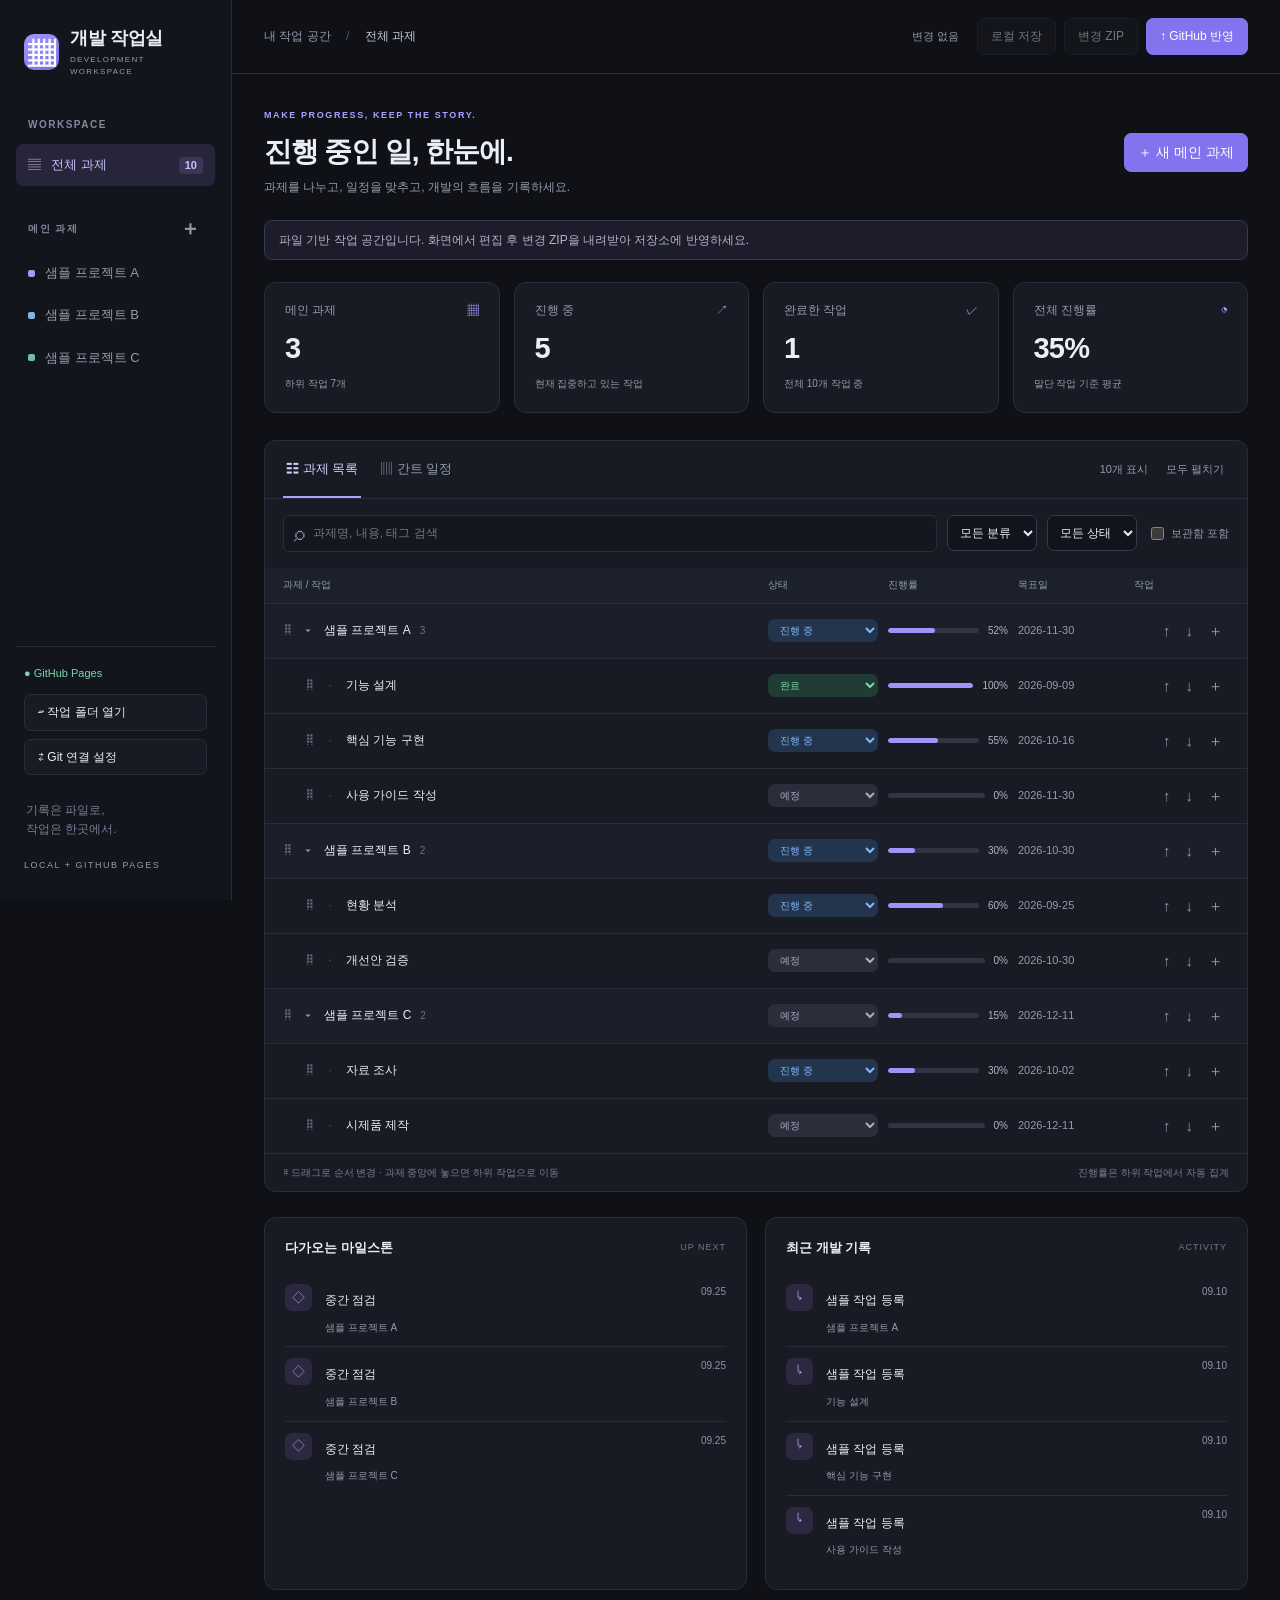
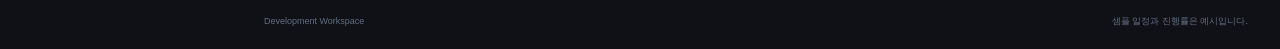
==== index.html @ 24ea954c "feat: publish standalone task dashboard with generic demo data" ====
<!doctype html>
<html lang="ko">
<head>
  <meta charset="utf-8">
  <meta name="viewport" content="width=device-width, initial-scale=1">
  <meta name="color-scheme" content="dark">
  <meta name="referrer" content="no-referrer">
  <link rel="icon" href="data:image/svg+xml,%3Csvg xmlns='http://www.w3.org/2000/svg' viewBox='0 0 40 40'%3E%3Crect width='40' height='40' rx='10' fill='%237c8cff'/%3E%3Cpath d='M10 12h8v8h-8zm12 0h8v8h-8zM10 24h8v5h-8zm12 0h8v5h-8z' fill='white'/%3E%3C/svg%3E">
  <title>개발 작업실 · Development Workspace</title>
  <style>:root {
  color-scheme: dark; --bg:#101116; --sidebar:#13151c; --panel:#181b23; --panel-hover:#20242f;
  --text:#ebeef7; --muted:#929bae; --line:#2a2e3c; --accent:#a7a1ff; --purple:#8273ee;
  --green:#7cd5b1; --blue:#84b7fc; --orange:#e9b980; --red:#ee929b; --radius:12px;
  font-family:"Segoe UI","Malgun Gothic",sans-serif; font-size:14px;
}
* { box-sizing:border-box; }
body { margin:0; background:var(--bg); color:var(--text); line-height:1.55; }
button,input,select,textarea { font:inherit; color:inherit; }
button { cursor:pointer; border:1px solid var(--line); background:var(--panel); padding:8px 13px; border-radius:7px; white-space:nowrap; }
button:hover:not(:disabled) { background:var(--panel-hover); border-color:#60627c; }
button:disabled { opacity:.45; cursor:default; }
button.primary { background:var(--purple); border-color:var(--purple); color:white; }
button.primary:hover:not(:disabled) { background:#9487fc; }
button.subtle { border-color:transparent; background:transparent; color:var(--muted); }
input,select,textarea { background:#11141d; border:1px solid #363c4e; border-radius:7px; padding:9px 11px; min-width:0; }
textarea { resize:vertical; line-height:1.7; }
input[type=checkbox] { accent-color:var(--purple); }
input[type=range] { accent-color:var(--purple); padding:0; }
button:focus-visible,input:focus-visible,select:focus-visible,textarea:focus-visible,[tabindex]:focus-visible { outline:2px solid var(--accent); outline-offset:3px; }
h1,h2,h3,p { margin:0; } h2 { font-size:18px; } h3 { font-size:15px; }
small,.muted { color:var(--muted); } .spacer { flex:1; }
[hidden] { display:none!important; }
.skip { position:fixed; top:-60px; z-index:100; padding:12px; background:var(--purple); color:white; } .skip:focus { top:0; }
.sidebar { position:fixed; inset:0 auto 0 0; width:232px; background:var(--sidebar); border-right:1px solid var(--line); padding:25px 16px; display:flex; flex-direction:column; z-index:3; }
.brand { display:flex; align-items:center; gap:11px; font-weight:650; font-size:18px; margin:0 8px 38px; letter-spacing:-.3px; }
.brand-icon { display:grid; place-items:center; width:36px; height:36px; border-radius:10px; background:linear-gradient(145deg,#a599fd,#776ce2); color:white; font-size:27px; }
.brand small { display:block; font-size:8px; letter-spacing:1.3px; font-weight:500; margin-top:1px; }
.workspace-label { color:#828b9f; font-size:10px; font-weight:600; letter-spacing:1.5px; padding:0 12px; margin-bottom:12px; }
.nav { width:100%; display:flex; align-items:center; gap:10px; border:0; background:transparent; text-align:left; color:var(--muted); padding:11px 12px; font-size:13px; }
.nav span { overflow:hidden; text-overflow:ellipsis; white-space:nowrap; }
.nav.active { background:#272539; color:#c8c1ff; }
.nav b { margin-left:auto; font-size:11px; background:#3b3657; padding:0 6px; border-radius:4px; }
.project-label { display:flex; align-items:center; justify-content:space-between; margin-top:27px; margin-bottom:8px; }
.project-label button { padding:0 3px; border:0; background:none; font-size:20px; color:var(--muted); }
.project-dot { width:7px; height:7px; flex:none; border-radius:2px; background:var(--accent); }
.sidebar-bottom { margin-top:auto; padding:18px 8px 0; border-top:1px solid var(--line); }
.sidebar-bottom>button { display:block; width:100%; margin-top:8px; text-align:left; font-size:12px; }
.sidebar-bottom p { font-size:12px; color:#747e94; margin:26px 2px 15px; }
.sidebar-bottom>small { font-size:9px; letter-spacing:1.5px; }
.source-badge { font-size:11px; color:var(--green); margin-bottom:12px; }
main { margin-left:232px; min-width:0; }
.topbar { min-height:72px; display:flex; align-items:center; justify-content:space-between; gap:12px; padding:18px 32px; border-bottom:1px solid var(--line); }
.breadcrumb { font-size:12px; color:var(--muted); white-space:nowrap; } .breadcrumb span { margin:0 12px; color:#51596c; } .breadcrumb strong { font-weight:500; color:#c6ccdb; }
.header-actions { display:flex; align-items:center; gap:8px; } .header-actions button { font-size:12px; }
#saveState { font-size:11px; margin-right:10px; color:var(--muted); } #saveState.dirty { color:var(--orange); }
.content { max-width:1580px; padding:35px 32px 20px; margin:auto; }
.page-heading { display:flex; justify-content:space-between; align-items:center; gap:20px; margin-bottom:23px; }
.eyebrow { font-size:9px; letter-spacing:1.6px; color:var(--accent); font-weight:600; }
h1 { font-size:28px; font-weight:650; letter-spacing:-1.1px; margin:7px 0 5px; }
.page-heading p { font-size:12px; color:var(--muted); }
.notice { border:1px solid #383751; border-radius:8px; background:#1c1c2a; padding:10px 14px; margin:0 0 22px; font-size:12px; color:#b5b3ce; }
.notice.error { border-color:#6f3e47; color:#ffb8c2; background:#2e1d25; }
.kpis { display:grid; grid-template-columns:repeat(4,minmax(0,1fr)); gap:14px; margin-bottom:27px; }
.kpi { border:1px solid var(--line); border-radius:var(--radius); background:var(--panel); padding:18px 20px; }
.kpi-top { display:flex; justify-content:space-between; color:var(--muted); font-size:12px; }
.kpi-icon { color:var(--accent); } .kpi strong { display:block; font-size:29px; font-weight:600; line-height:1.3; margin:10px 0 5px; letter-spacing:-.8px; } .kpi small { font-size:10px; }
.work-panel,.small-panel { background:var(--panel); border:1px solid var(--line); border-radius:var(--radius); overflow:hidden; }
.viewbar { padding:0 18px; min-height:57px; display:flex; justify-content:space-between; align-items:center; border-bottom:1px solid var(--line); gap:10px; }
.views { display:flex; height:57px; gap:16px; } .views button { border:0; border-bottom:2px solid transparent; background:none; border-radius:0; color:var(--muted); padding:0 3px; font-size:13px; }
.views button.active { color:#d4ceff; border-bottom-color:var(--accent); }
.viewbar-right { display:flex; align-items:center; gap:13px; font-size:11px; color:var(--muted); }
.viewbar-right button { font-size:11px; padding:4px; }
.filterbar { display:flex; gap:10px; padding:16px 18px; align-items:center; flex-wrap:wrap; }
.search { display:flex; align-items:center; gap:8px; background:#141720; border:1px solid var(--line); border-radius:6px; padding-left:10px; flex:1; min-width:170px; }
.search span { font-size:21px; color:var(--muted); } .search input { border:0; background:transparent; padding:8px 0; width:100%; font-size:12px; }
.filterbar select { font-size:12px; padding:9px 8px; } .archive-toggle { display:flex; align-items:center; gap:4px; font-size:11px; color:var(--muted); }
.tree { overflow-x:auto; }
.task-row { display:grid; grid-template-columns:minmax(280px,1fr) 110px 120px 106px 95px; align-items:center; gap:10px; min-height:55px; padding:0 18px; border-top:1px solid #292d3a; font-size:12px; min-width:755px; }
.task-row.header { min-height:35px; background:#1c202a; color:var(--muted); border-top:0; font-size:10px; }
.task-row.root-row { background:#1c1f2a; }
.task-row:hover:not(.header) { background:#242734; }
.task-row.drop-before { box-shadow:inset 0 2px 0 var(--accent); }
.task-row.drop-after { box-shadow:inset 0 -2px 0 var(--accent); }
.task-row.drop-inside { background:#302b49; box-shadow:inset 3px 0 0 var(--accent); }
.task-row.archived { opacity:.5; }
.task-name { display:flex; align-items:center; min-width:0; gap:6px; padding-left:calc(var(--depth,0)*22px); }
.drag-handle { color:#656d83; cursor:grab; font-size:17px; user-select:none; }
.fold { padding:2px; min-width:20px; border:0; background:none; color:var(--muted); }
.task-open { padding:7px 0; border:0; background:none; text-align:left; white-space:normal; overflow-wrap:anywhere; font-size:12px; font-weight:500; }
.task-open:hover { background:none!important; color:#d2caff; }
.child-count { color:#69738a; font-size:10px; margin-left:3px; }
.row-status { width:100%; border:0; padding:5px 8px; font-size:10px; }
.status-in_progress { color:var(--blue); background:#22354c; } .status-completed { color:var(--green); background:#213b35; }
.status-planned { color:#a9afc1; background:#2b2e3a; } .status-blocked { color:var(--red); background:#482b33; } .status-on_hold { color:var(--orange); background:#45382c; } .status-cancelled { color:#8d91a0; background:#272933; }
.row-progress { display:flex; gap:9px; align-items:center; font-size:10px; color:#afb6c7; }
.progress-track { flex:1; height:5px; background:#303544; border-radius:10px; overflow:hidden; }
.progress-fill { background:#9e94f9; height:100%; border-radius:10px; }
.row-date { font-size:11px; color:var(--muted); }
.row-actions { display:flex; justify-content:flex-end; gap:3px; }
.row-actions button { padding:2px 5px; border-color:transparent; background:none; color:#9099b0; font-size:15px; }
.panel-footer { display:flex; justify-content:space-between; gap:12px; border-top:1px solid var(--line); padding:11px 18px; color:#758098; font-size:10px; }
.empty { padding:45px 20px; text-align:center; color:var(--muted); font-size:13px; }
.gantt { overflow-x:auto; }
.gantt-table { min-width:900px; }
.gantt-row { display:grid; grid-template-columns:260px minmax(640px,1fr); min-height:48px; border-top:1px solid var(--line); }
.gantt-label { padding:13px 14px 10px calc(14px + var(--depth,0)*18px); font-size:11px; border-right:1px solid var(--line); white-space:nowrap; text-overflow:ellipsis; overflow:hidden; }
.gantt-scale { position:relative; min-height:35px; background:#202430; }
.gantt-month { position:absolute; font-size:10px; padding:10px 8px; border-left:1px solid var(--line); }
.gantt-lane { position:relative; min-height:48px; }
.gantt-grid { position:absolute; top:0; bottom:0; border-left:1px solid #303544; pointer-events:none; }
.gantt-bar { position:absolute; top:15px; height:17px; border-radius:4px; background:#484263; overflow:hidden; }
.gantt-bar .progress-fill { opacity:.8; } .gantt-bar.root { height:9px; top:19px; background:#665c96; }
.gantt-marker { position:absolute; transform:translateX(-50%); top:1px; font-size:13px; color:var(--green); }
.gantt-marker.release { color:var(--orange); top:28px; }
.today-line { position:absolute; top:0; bottom:0; width:1px; background:#ee9790; opacity:.7; }
.no-end { position:absolute; top:15px; left:10px; color:var(--muted); font-size:11px; }
.bottom-grid { display:grid; grid-template-columns:1fr 1fr; gap:18px; margin-top:25px; }
.small-panel { padding:20px; }
.section-title { display:flex; justify-content:space-between; align-items:center; margin-bottom:15px; }.section-title h2 { font-size:13px; font-weight:600; }.section-title span { color:#6e7890; font-size:9px; letter-spacing:1px; }
.activity-item { display:flex; align-items:flex-start; gap:13px; padding:11px 0; border-top:1px solid #282d39; font-size:12px; }
.activity-item:first-child { border-top:0; }.activity-icon { width:27px; height:27px; display:grid; place-items:center; border-radius:7px; background:#2b2840; color:var(--accent); font-size:13px; }
.activity-item small { display:block; font-size:10px; margin-top:3px; }.activity-item time { margin-left:auto; flex:none; font-size:10px; color:#8c96ab; }
.page-footer { display:flex; justify-content:space-between; color:#636d82; font-size:9px; padding:25px 0 0; }
.errors-panel { background:#301f27; border:1px solid #764654; border-radius:8px; margin-top:20px; padding:15px; font-size:12px; }
dialog { color:var(--text); background:#191d27; border:1px solid #3b4154; padding:0; border-radius:13px; width:min(910px,95vw); max-height:93vh; box-shadow:0 30px 100px #0009; }
dialog::backdrop { background:#050710b8; backdrop-filter:blur(3px); }
.dialog-head { display:flex; align-items:center; justify-content:space-between; gap:15px; padding:22px 25px 14px; }
.dialog-head h2 { margin-top:4px; }.dialog-head .eyebrow { font-size:8px; overflow-wrap:anywhere; }
.icon-button { padding:0 8px; font-size:25px; background:transparent; border:0; }
.tabs { display:flex; gap:6px; padding:0 24px; border-bottom:1px solid var(--line); overflow-x:auto; }
.tabs button { border:0; border-bottom:2px solid transparent; border-radius:0; background:none; padding:12px 6px; font-size:12px; color:var(--muted); }
.tabs button[aria-selected=true] { border-bottom-color:var(--accent); color:#c9c0ff; }
.dialog-body { padding:22px 25px; min-height:200px; }
.form-grid { display:grid; grid-template-columns:1fr 1fr; gap:15px 18px; }.form-field { display:flex; flex-direction:column; gap:6px; font-size:11px; color:var(--muted); }
.form-field input,.form-field textarea,.form-field select { width:100%; color:var(--text); font-size:13px; }.form-field.wide { grid-column:1/-1; }
.form-field small { font-size:10px; }.form-error { color:var(--red); padding:0 25px; font-size:12px; }
.dialog-footer { display:flex; justify-content:flex-end; align-items:center; flex-wrap:wrap; gap:9px; border-top:1px solid var(--line); padding:15px 25px; }
.dialog-footer button { font-size:12px; }.dialog-footer .muted { font-size:10px; }
.body-editor textarea { min-height:130px; }.body-editor { display:grid; gap:16px; }
.body-toolbar { display:flex; justify-content:space-between; gap:12px; align-items:center; }.body-toolbar p { font-size:11px; color:var(--muted); }
.checklist-item { display:flex; gap:8px; align-items:center; margin-top:8px; }.checklist-item input[type=text] { flex:1; }.checklist-item button { padding:3px 8px; }
.image-drop { border:1px dashed #4c536c; border-radius:8px; padding:18px; text-align:center; color:var(--muted); font-size:12px; }
.image-drop.dragging { border-color:var(--accent); background:#29253c; }.image-drop button { margin:8px; }
.image-grid { display:grid; grid-template-columns:repeat(3,1fr); gap:12px; }.image-card img { width:100%; height:120px; object-fit:contain; background:#10141d; border-radius:6px; }.image-card input { width:100%; font-size:11px; padding:5px; }.image-card button { font-size:10px; padding:3px 6px; }
.preview { line-height:1.8; overflow-wrap:anywhere; }.preview p { white-space:pre-wrap; margin:10px 0; }.preview img { max-width:100%; max-height:400px; object-fit:contain; }.preview pre { white-space:pre-wrap; background:#10141d; padding:14px; border-radius:7px; }
.preview h3 { margin:18px 0 8px; }.preview figure { margin:15px 0; }.preview figcaption { font-size:12px; color:var(--muted); }
.collection-head { display:flex; justify-content:space-between; align-items:center; margin-bottom:12px; }.collection-head p { font-size:12px; color:var(--muted); }
.record { border:1px solid var(--line); border-radius:9px; padding:16px; margin-bottom:12px; }.record summary { display:flex; gap:12px; align-items:center; cursor:pointer; }.record summary span { flex:1; }.record summary small { font-size:10px; }.record .form-grid { margin-top:17px; }.record>button { margin-top:12px; font-size:11px; color:var(--red); }
.history-item { display:grid; grid-template-columns:145px 1fr; gap:15px; font-size:12px; border-bottom:1px solid var(--line); padding:12px 0; }.history-item time { color:var(--muted); font-size:10px; }
.connection-form { padding:0 0 10px; }.connection-form>p,.connection-form>label { margin:15px 25px; }.connection-form>p { font-size:12px; }.connection-form>label { display:flex; flex-direction:column; gap:6px; font-size:12px; }
#connectionDialog { width:min(520px,95vw); } .file-list { font-size:11px; color:var(--muted); padding-left:18px; max-height:200px; overflow:auto; } #gitTarget { font-size:12px; margin-bottom:16px; overflow-wrap:anywhere; } #gitDiff { white-space:pre-wrap; font-size:10px; max-height:280px; overflow:auto; background:#10141d; padding:12px; } #publishResult { margin-top:15px; font-size:12px; color:var(--green); }
.mobile-tools { display:none; }
@media(max-width:850px) { .mobile-tools { display:flex; gap:8px; margin-bottom:12px; }.mobile-tools button { font-size:11px; } }
@media(min-width:1600px) { .content { padding-top:42px; }.task-row { min-height:62px; } }
@media(max-width:1200px) { .sidebar { width:205px; } main { margin-left:205px; }.topbar,.content { padding-left:22px; padding-right:22px; }.breadcrumb { display:none; }.topbar { justify-content:flex-end; }.kpi { padding:15px; }.brand { margin-left:0; font-size:16px; } }
@media(max-width:850px) { .sidebar { width:65px; padding:18px 9px; }.brand { margin:0 3px 25px; }.brand>div,.workspace-label,.sidebar-bottom,.nav span,.nav b,#projectNav { display:none; }.brand-icon { width:35px; height:35px; flex:none; }.nav { justify-content:center; } main { margin-left:65px; }.kpis { grid-template-columns:repeat(2,1fr); }.bottom-grid { grid-template-columns:1fr; }.page-heading { align-items:flex-start; }.page-heading h1 { font-size:24px; }.header-actions { flex-wrap:wrap; justify-content:flex-end; } }
@media(max-width:600px) { .sidebar { display:none; } main { margin-left:0; }.topbar { padding:12px 14px; }.content { padding:22px 14px; }.page-heading { flex-direction:column; gap:13px; }.page-heading button { font-size:12px; }.kpis { gap:9px; margin-bottom:18px; }.kpi { padding:13px; }.kpi strong { font-size:25px; }.header-actions { gap:5px; } .header-actions button { font-size:10px; padding:7px 8px; } #saveState { width:100%; text-align:right; }.filterbar { padding:12px; gap:7px; }.search { flex-basis:100%; }.filterbar select { font-size:11px; flex:1; }.archive-toggle { font-size:10px; }.viewbar { padding:0 12px; }.viewbar-right { gap:5px; }.views { gap:10px; }.views button { font-size:12px; }.panel-footer { flex-direction:column; gap:4px; }.form-grid { grid-template-columns:1fr; }.form-field.wide { grid-column:auto; }.dialog-body,.dialog-head { padding:17px; }.tabs { padding:0 15px; }.dialog-footer { padding:12px 16px; }.image-grid { grid-template-columns:1fr 1fr; }.page-footer { flex-direction:column; gap:5px; } }
</style>
</head>
<body>
  <a class="skip" href="#main">본문으로 이동</a>
  <aside class="sidebar">
    <div class="brand"><span class="brand-icon">▦</span><div>개발 작업실<small>DEVELOPMENT WORKSPACE</small></div></div>
    <div class="workspace-label">WORKSPACE</div>
    <button class="nav active" id="allTasks">▤ <span>전체 과제</span><b id="sidebarCount">0</b></button>
    <div class="workspace-label project-label">메인 과제 <button id="sidebarAdd" title="메인 과제 추가" aria-label="메인 과제 추가">＋</button></div>
    <nav id="projectNav" aria-label="메인 과제"></nav>
    <div class="sidebar-bottom"><div id="sourceBadge" class="source-badge">○ 불러오는 중</div><button id="folderButton">▱ 작업 폴더 열기</button><button id="helperButton">⇄ Git 연결 설정</button><p>기록은 파일로,<br>작업은 한곳에서.</p><small>LOCAL + GITHUB PAGES</small></div>
  </aside>
  <main id="main">
    <header class="topbar"><div class="breadcrumb">내 작업 공간 <span>/</span> <strong id="scopeTitle">전체 과제</strong></div><div class="header-actions"><span id="saveState">불러오는 중</span><button id="saveButton">로컬 저장</button><button id="exportButton">변경 ZIP</button><button id="publishButton" class="primary">↑ GitHub 반영</button></div></header>
    <div class="content">
      <div class="page-heading"><div><div class="eyebrow">MAKE PROGRESS, KEEP THE STORY.</div><h1 id="pageTitle">진행 중인 일, 한눈에.</h1><p>과제를 나누고, 일정을 맞추고, 개발의 흐름을 기록하세요.</p></div><button id="newTaskButton" class="primary">＋ 새 메인 과제</button></div>
      <div class="mobile-tools"><button id="mobileAllTasks">전체 과제</button><button id="mobileFolderButton">작업 폴더 열기</button></div>
      <div id="notice" class="notice" role="status" aria-live="polite"></div>
      <section id="kpis" class="kpis" aria-label="작업 요약"></section>
      <section class="work-panel">
        <div class="viewbar"><div class="views"><button id="treeView" aria-pressed="true" class="active">☷ 과제 목록</button><button id="ganttView" aria-pressed="false">▥ 간트 일정</button></div><div class="viewbar-right"><span id="resultCount"></span><button id="expandButton" class="subtle">모두 펼치기</button></div></div>
        <div class="filterbar"><label class="search"><span>⌕</span><input id="search" type="search" placeholder="과제명, 내용, 태그 검색" aria-label="과제 검색"></label><select id="category" aria-label="분류 필터"><option value="all">모든 분류</option><option value="assigned">수명 업무</option><option value="personal">개인 개발</option><option value="project">프로젝트</option></select><select id="status" aria-label="상태 필터"><option value="all">모든 상태</option><option value="planned">예정</option><option value="in_progress">진행 중</option><option value="blocked">차단됨</option><option value="on_hold">보류</option><option value="completed">완료</option><option value="cancelled">취소</option></select><label class="archive-toggle"><input type="checkbox" id="showArchived"> 보관함 포함</label></div>
        <div id="tree" class="tree" aria-label="계층별 과제 목록"></div>
        <div id="gantt" class="gantt" aria-label="간트 일정" hidden></div>
        <div class="panel-footer"><span id="treeHint">⠿ 드래그로 순서 변경 · 과제 중앙에 놓으면 하위 작업으로 이동</span><span>진행률은 하위 작업에서 자동 집계</span></div>
      </section>
      <section class="bottom-grid"><div class="small-panel"><div class="section-title"><h2>다가오는 마일스톤</h2><span>UP NEXT</span></div><div id="upcoming"></div></div><div class="small-panel"><div class="section-title"><h2>최근 개발 기록</h2><span>ACTIVITY</span></div><div id="activity"></div></div></section>
      <details id="errorsPanel" class="errors-panel" hidden><summary>불러오기 오류 · 정상 과제는 계속 조회할 수 있습니다</summary><ul id="errors"></ul></details>
      <footer class="page-footer"><span>Development Workspace</span><span>샘플 일정과 진행률은 예시입니다.</span></footer>
    </div>
  </main>
  <dialog id="taskDialog" aria-labelledby="taskTitle"><form id="taskForm">
    <div class="dialog-head"><div><span class="eyebrow" id="taskId"></span><h2 id="taskTitle">과제 편집</h2></div><button type="button" class="icon-button" id="closeTask" aria-label="과제 편집 닫기">×</button></div>
    <div id="taskTabs" class="tabs" role="tablist" aria-label="과제 편집 영역"><button type="button" data-tab="overview" role="tab" aria-selected="true">기본 정보</button><button type="button" data-tab="body" role="tab" aria-selected="false">상세 내용</button><button type="button" data-tab="logs" role="tab" aria-selected="false">개발 로그</button><button type="button" data-tab="decisions" role="tab" aria-selected="false">의사결정</button><button type="button" data-tab="milestones" role="tab" aria-selected="false">마일스톤</button><button type="button" data-tab="releases" role="tab" aria-selected="false">릴리즈</button><button type="button" data-tab="history" role="tab" aria-selected="false">변경 이력</button></div>
    <div id="taskFields" class="dialog-body"></div><p id="taskError" class="form-error" role="alert"></p>
    <div class="dialog-footer"><button type="button" id="addChild">＋ 하위 작업</button><button type="button" id="archiveTask" class="subtle">보관하기</button><span class="spacer"></span><span id="draftState" class="muted"></span><button type="submit" class="primary" id="applyTask">변경 적용</button></div>
  </form></dialog>
  <dialog id="connectionDialog" aria-labelledby="connectionTitle"><form id="connectionForm" class="connection-form"><div class="dialog-head"><h2 id="connectionTitle">로컬 Git 연결</h2><button type="button" class="icon-button" data-close="connectionDialog" aria-label="연결 설정 닫기">×</button></div><p>저장소의 <strong>Start-GitHub-Sync.cmd</strong>를 한 번 실행한 뒤, 표시된 연결 코드를 입력하세요. Git 인증은 PC의 기존 설정을 사용합니다.</p><label>포트<input id="helperPort" type="number" value="8765" min="1024" max="65535" required></label><label>이번 실행의 연결 코드<input id="helperToken" type="password" autocomplete="off" required></label><p class="muted">연결 코드는 현재 탭에서만 사용합니다. 연결 시 해당 저장소의 최신 파일을 불러옵니다.</p><p id="connectionError" class="form-error" role="alert"></p><div class="dialog-footer"><button type="submit" class="primary">연결하고 데이터 열기</button></div></form></dialog>
  <dialog id="publishDialog" aria-labelledby="publishTitle"><form id="publishForm"><div class="dialog-head"><div><span class="eyebrow">SAVE → COMMIT → PUSH</span><h2 id="publishTitle">GitHub에 변경 반영</h2></div><button type="button" class="icon-button" data-close="publishDialog" aria-label="GitHub 반영 닫기">×</button></div><div class="dialog-body"><p id="gitTarget"></p><label class="form-field">커밋 메시지<input id="commitMessage" minlength="3" maxlength="120" required value="docs: update development tasks"></label><ul id="publishFiles" class="file-list"></ul><details open><summary>변경 내용 확인</summary><pre id="gitDiff"></pre></details><p id="publishResult" role="status"></p></div><div class="dialog-footer"><button id="confirmPublish" type="submit" class="primary">저장 · 커밋 · 푸시</button></div></form></dialog>
  <script id="bootstrap" type="application/json">{"index.json": "{\n  \"schemaVersion\": 1,\n  \"generatedAt\": \"2026-09-10T00:00:00Z\",\n  \"demo\": true,\n  \"tasks\": [\n    {\n      \"id\": \"TASK-DEMO-A\",\n      \"file\": \"tasks/TASK-DEMO-A.json\",\n      \"title\": \"샘플 프로젝트 A\",\n      \"category\": \"project\",\n      \"status\": \"in_progress\",\n      \"progress\": 50,\n      \"parentId\": null,\n      \"order\": 0,\n      \"startDate\": \"2026-09-01\",\n      \"targetEndDate\": \"2026-11-30\",\n      \"actualEndDate\": null\n    },\n    {\n      \"id\": \"TASK-DEMO-A1\",\n      \"file\": \"tasks/TASK-DEMO-A1.json\",\n      \"title\": \"기능 설계\",\n      \"category\": \"project\",\n      \"status\": \"completed\",\n      \"progress\": 100,\n      \"parentId\": \"TASK-DEMO-A\",\n      \"order\": 0,\n      \"startDate\": \"2026-09-01\",\n      \"targetEndDate\": \"2026-09-09\",\n      \"actualEndDate\": \"2026-09-09\"\n    },\n    {\n      \"id\": \"TASK-DEMO-A2\",\n      \"file\": \"tasks/TASK-DEMO-A2.json\",\n      \"title\": \"핵심 기능 구현\",\n      \"category\": \"project\",\n      \"status\": \"in_progress\",\n      \"progress\": 55,\n      \"parentId\": \"TASK-DEMO-A\",\n      \"order\": 1,\n      \"startDate\": \"2026-09-07\",\n      \"targetEndDate\": \"2026-10-16\",\n      \"actualEndDate\": null\n    },\n    {\n      \"id\": \"TASK-DEMO-A3\",\n      \"file\": \"tasks/TASK-DEMO-A3.json\",\n      \"title\": \"사용 가이드 작성\",\n      \"category\": \"project\",\n      \"status\": \"planned\",\n      \"progress\": 0,\n      \"parentId\": \"TASK-DEMO-A\",\n      \"order\": 2,\n      \"startDate\": \"2026-10-19\",\n      \"targetEndDate\": \"2026-11-30\",\n      \"actualEndDate\": null\n    },\n    {\n      \"id\": \"TASK-DEMO-B\",\n      \"file\": \"tasks/TASK-DEMO-B.json\",\n      \"title\": \"샘플 프로젝트 B\",\n      \"category\": \"assigned\",\n      \"status\": \"in_progress\",\n      \"progress\": 30,\n      \"parentId\": null,\n      \"order\": 1,\n      \"startDate\": \"2026-09-03\",\n      \"targetEndDate\": \"2026-10-30\",\n      \"actualEndDate\": null\n    },\n    {\n      \"id\": \"TASK-DEMO-B1\",\n      \"file\": \"tasks/TASK-DEMO-B1.json\",\n      \"title\": \"현황 분석\",\n      \"category\": \"assigned\",\n      \"status\": \"in_progress\",\n      \"progress\": 60,\n      \"parentId\": \"TASK-DEMO-B\",\n      \"order\": 0,\n      \"startDate\": \"2026-09-03\",\n      \"targetEndDate\": \"2026-09-25\",\n      \"actualEndDate\": null\n    },\n    {\n      \"id\": \"TASK-DEMO-B2\",\n      \"file\": \"tasks/TASK-DEMO-B2.json\",\n      \"title\": \"개선안 검증\",\n      \"category\": \"assigned\",\n      \"status\": \"planned\",\n      \"progress\": 0,\n      \"parentId\": \"TASK-DEMO-B\",\n      \"order\": 1,\n      \"startDate\": \"2026-09-28\",\n      \"targetEndDate\": \"2026-10-30\",\n      \"actualEndDate\": null\n    },\n    {\n      \"id\": \"TASK-DEMO-C\",\n      \"file\": \"tasks/TASK-DEMO-C.json\",\n      \"title\": \"샘플 프로젝트 C\",\n      \"category\": \"personal\",\n      \"status\": \"planned\",\n      \"progress\": 15,\n      \"parentId\": null,\n      \"order\": 2,\n      \"startDate\": \"2026-09-10\",\n      \"targetEndDate\": \"2026-12-11\",\n      \"actualEndDate\": null\n    },\n    {\n      \"id\": \"TASK-DEMO-C1\",\n      \"file\": \"tasks/TASK-DEMO-C1.json\",\n      \"title\": \"자료 조사\",\n      \"category\": \"personal\",\n      \"status\": \"in_progress\",\n      \"progress\": 30,\n      \"parentId\": \"TASK-DEMO-C\",\n      \"order\": 0,\n      \"startDate\": \"2026-09-10\",\n      \"targetEndDate\": \"2026-10-02\",\n      \"actualEndDate\": null\n    },\n    {\n      \"id\": \"TASK-DEMO-C2\",\n      \"file\": \"tasks/TASK-DEMO-C2.json\",\n      \"title\": \"시제품 제작\",\n      \"category\": \"personal\",\n      \"status\": \"planned\",\n      \"progress\": 0,\n      \"parentId\": \"TASK-DEMO-C\",\n      \"order\": 1,\n      \"startDate\": \"2026-10-05\",\n      \"targetEndDate\": \"2026-12-11\",\n      \"actualEndDate\": null\n    }\n  ]\n}\n", "tasks/TASK-DEMO-A.json": "{\n  \"schemaVersion\": 1,\n  \"id\": \"TASK-DEMO-A\",\n  \"parentId\": null,\n  \"order\": 0,\n  \"title\": \"샘플 프로젝트 A\",\n  \"category\": \"project\",\n  \"status\": \"in_progress\",\n  \"progress\": 50,\n  \"startDate\": \"2026-09-01\",\n  \"targetEndDate\": \"2026-11-30\",\n  \"actualEndDate\": null,\n  \"summary\": \"기능 체험용 가상 프로젝트입니다. 실제 업무와 무관합니다.\",\n  \"tags\": [\n    \"샘플\"\n  ],\n  \"owners\": [\n    \"나\"\n  ],\n  \"links\": [],\n  \"bodyFile\": \"notes/TASK-DEMO-A.md\",\n  \"images\": [],\n  \"milestones\": [\n    {\n      \"id\": \"MS-TASK-DEMO-A\",\n      \"title\": \"중간 점검\",\n      \"date\": \"2026-09-25\",\n      \"status\": \"planned\",\n      \"description\": \"일정 및 완료 기준을 함께 확인합니다.\"\n    }\n  ],\n  \"logs\": [\n    {\n      \"id\": \"LOG-TASK-DEMO-A\",\n      \"at\": \"2026-09-10T09:00:00+09:00\",\n      \"type\": \"development\",\n      \"title\": \"샘플 작업 등록\",\n      \"content\": \"실제 업무명과 내부 자료가 없는 공개 데모입니다.\",\n      \"tags\": []\n    }\n  ],\n  \"decisions\": [\n    {\n      \"id\": \"DEC-TASK-DEMO-A\",\n      \"date\": \"2026-09-10\",\n      \"title\": \"작업 분할\",\n      \"decision\": \"작은 작업 단위로 나누어 관리합니다.\",\n      \"reason\": \"진행 상황을 쉽게 확인하기 위해서입니다.\",\n      \"alternatives\": [],\n      \"impact\": \"하위 작업 진행률을 상위 과제에 집계합니다.\"\n    }\n  ],\n  \"releases\": [\n    {\n      \"id\": \"REL-TASK-DEMO-A\",\n      \"title\": \"첫 번째 검토본\",\n      \"version\": \"0.1.0\",\n      \"releaseDate\": \"2026-11-30\",\n      \"status\": \"planned\",\n      \"summary\": \"샘플 릴리즈 계획\",\n      \"notes\": [\n        \"기능 검토\",\n        \"가이드 확인\"\n      ]\n    }\n  ],\n  \"history\": [],\n  \"archived\": false,\n  \"createdAt\": \"2026-09-10T00:00:00Z\",\n  \"updatedAt\": \"2026-09-10T00:00:00Z\"\n}\n", "notes/TASK-DEMO-A.md": "# 샘플 프로젝트 A\n\n\u003c!-- dhd:description -->\n이 문서는 대시보드 사용 방법을 보여 주는 가상 샘플입니다.\n\n목표와 작업 내용을 입력하고, 완료 기준을 체크해 보세요.\n\u003c!-- /dhd:description -->\n\n\u003c!-- dhd:checklist -->\n- [x] 샘플 데이터 확인\n- [ ] 작업 내용 작성\n- [ ] 결과 검토\n\u003c!-- /dhd:checklist -->\n", "tasks/TASK-DEMO-A1.json": "{\n  \"schemaVersion\": 1,\n  \"id\": \"TASK-DEMO-A1\",\n  \"parentId\": \"TASK-DEMO-A\",\n  \"order\": 0,\n  \"title\": \"기능 설계\",\n  \"category\": \"project\",\n  \"status\": \"completed\",\n  \"progress\": 100,\n  \"startDate\": \"2026-09-01\",\n  \"targetEndDate\": \"2026-09-09\",\n  \"actualEndDate\": \"2026-09-09\",\n  \"summary\": \"웹 폼에서 자유롭게 수정할 수 있는 예시 작업입니다.\",\n  \"tags\": [\n    \"샘플\"\n  ],\n  \"owners\": [\n    \"나\"\n  ],\n  \"links\": [],\n  \"bodyFile\": \"notes/TASK-DEMO-A1.md\",\n  \"images\": [],\n  \"milestones\": [],\n  \"logs\": [\n    {\n      \"id\": \"LOG-TASK-DEMO-A1\",\n      \"at\": \"2026-09-10T09:00:00+09:00\",\n      \"type\": \"development\",\n      \"title\": \"샘플 작업 등록\",\n      \"content\": \"실제 업무명과 내부 자료가 없는 공개 데모입니다.\",\n      \"tags\": []\n    }\n  ],\n  \"decisions\": [],\n  \"releases\": [],\n  \"history\": [],\n  \"archived\": false,\n  \"createdAt\": \"2026-09-10T00:00:00Z\",\n  \"updatedAt\": \"2026-09-10T00:00:00Z\"\n}\n", "notes/TASK-DEMO-A1.md": "# 기능 설계\n\n\u003c!-- dhd:description -->\n이 문서는 대시보드 사용 방법을 보여 주는 가상 샘플입니다.\n\n목표와 작업 내용을 입력하고, 완료 기준을 체크해 보세요.\n\u003c!-- /dhd:description -->\n\n\u003c!-- dhd:checklist -->\n- [x] 샘플 데이터 확인\n- [ ] 작업 내용 작성\n- [ ] 결과 검토\n\u003c!-- /dhd:checklist -->\n", "tasks/TASK-DEMO-A2.json": "{\n  \"schemaVersion\": 1,\n  \"id\": \"TASK-DEMO-A2\",\n  \"parentId\": \"TASK-DEMO-A\",\n  \"order\": 1,\n  \"title\": \"핵심 기능 구현\",\n  \"category\": \"project\",\n  \"status\": \"in_progress\",\n  \"progress\": 55,\n  \"startDate\": \"2026-09-07\",\n  \"targetEndDate\": \"2026-10-16\",\n  \"actualEndDate\": null,\n  \"summary\": \"웹 폼에서 자유롭게 수정할 수 있는 예시 작업입니다.\",\n  \"tags\": [\n    \"샘플\"\n  ],\n  \"owners\": [\n    \"나\"\n  ],\n  \"links\": [],\n  \"bodyFile\": \"notes/TASK-DEMO-A2.md\",\n  \"images\": [],\n  \"milestones\": [],\n  \"logs\": [\n    {\n      \"id\": \"LOG-TASK-DEMO-A2\",\n      \"at\": \"2026-09-10T09:00:00+09:00\",\n      \"type\": \"development\",\n      \"title\": \"샘플 작업 등록\",\n      \"content\": \"실제 업무명과 내부 자료가 없는 공개 데모입니다.\",\n      \"tags\": []\n    }\n  ],\n  \"decisions\": [],\n  \"releases\": [],\n  \"history\": [],\n  \"archived\": false,\n  \"createdAt\": \"2026-09-10T00:00:00Z\",\n  \"updatedAt\": \"2026-09-10T00:00:00Z\"\n}\n", "notes/TASK-DEMO-A2.md": "# 핵심 기능 구현\n\n\u003c!-- dhd:description -->\n이 문서는 대시보드 사용 방법을 보여 주는 가상 샘플입니다.\n\n목표와 작업 내용을 입력하고, 완료 기준을 체크해 보세요.\n\u003c!-- /dhd:description -->\n\n\u003c!-- dhd:checklist -->\n- [x] 샘플 데이터 확인\n- [ ] 작업 내용 작성\n- [ ] 결과 검토\n\u003c!-- /dhd:checklist -->\n", "tasks/TASK-DEMO-A3.json": "{\n  \"schemaVersion\": 1,\n  \"id\": \"TASK-DEMO-A3\",\n  \"parentId\": \"TASK-DEMO-A\",\n  \"order\": 2,\n  \"title\": \"사용 가이드 작성\",\n  \"category\": \"project\",\n  \"status\": \"planned\",\n  \"progress\": 0,\n  \"startDate\": \"2026-10-19\",\n  \"targetEndDate\": \"2026-11-30\",\n  \"actualEndDate\": null,\n  \"summary\": \"웹 폼에서 자유롭게 수정할 수 있는 예시 작업입니다.\",\n  \"tags\": [\n    \"샘플\"\n  ],\n  \"owners\": [\n    \"나\"\n  ],\n  \"links\": [],\n  \"bodyFile\": \"notes/TASK-DEMO-A3.md\",\n  \"images\": [],\n  \"milestones\": [],\n  \"logs\": [\n    {\n      \"id\": \"LOG-TASK-DEMO-A3\",\n      \"at\": \"2026-09-10T09:00:00+09:00\",\n      \"type\": \"development\",\n      \"title\": \"샘플 작업 등록\",\n      \"content\": \"실제 업무명과 내부 자료가 없는 공개 데모입니다.\",\n      \"tags\": []\n    }\n  ],\n  \"decisions\": [],\n  \"releases\": [],\n  \"history\": [],\n  \"archived\": false,\n  \"createdAt\": \"2026-09-10T00:00:00Z\",\n  \"updatedAt\": \"2026-09-10T00:00:00Z\"\n}\n", "notes/TASK-DEMO-A3.md": "# 사용 가이드 작성\n\n\u003c!-- dhd:description -->\n이 문서는 대시보드 사용 방법을 보여 주는 가상 샘플입니다.\n\n목표와 작업 내용을 입력하고, 완료 기준을 체크해 보세요.\n\u003c!-- /dhd:description -->\n\n\u003c!-- dhd:checklist -->\n- [x] 샘플 데이터 확인\n- [ ] 작업 내용 작성\n- [ ] 결과 검토\n\u003c!-- /dhd:checklist -->\n", "tasks/TASK-DEMO-B.json": "{\n  \"schemaVersion\": 1,\n  \"id\": \"TASK-DEMO-B\",\n  \"parentId\": null,\n  \"order\": 1,\n  \"title\": \"샘플 프로젝트 B\",\n  \"category\": \"assigned\",\n  \"status\": \"in_progress\",\n  \"progress\": 30,\n  \"startDate\": \"2026-09-03\",\n  \"targetEndDate\": \"2026-10-30\",\n  \"actualEndDate\": null,\n  \"summary\": \"기능 체험용 가상 프로젝트입니다. 실제 업무와 무관합니다.\",\n  \"tags\": [\n    \"샘플\"\n  ],\n  \"owners\": [\n    \"나\"\n  ],\n  \"links\": [],\n  \"bodyFile\": \"notes/TASK-DEMO-B.md\",\n  \"images\": [],\n  \"milestones\": [\n    {\n      \"id\": \"MS-TASK-DEMO-B\",\n      \"title\": \"중간 점검\",\n      \"date\": \"2026-09-25\",\n      \"status\": \"planned\",\n      \"description\": \"일정 및 완료 기준을 함께 확인합니다.\"\n    }\n  ],\n  \"logs\": [\n    {\n      \"id\": \"LOG-TASK-DEMO-B\",\n      \"at\": \"2026-09-10T09:00:00+09:00\",\n      \"type\": \"development\",\n      \"title\": \"샘플 작업 등록\",\n      \"content\": \"실제 업무명과 내부 자료가 없는 공개 데모입니다.\",\n      \"tags\": []\n    }\n  ],\n  \"decisions\": [\n    {\n      \"id\": \"DEC-TASK-DEMO-B\",\n      \"date\": \"2026-09-10\",\n      \"title\": \"작업 분할\",\n      \"decision\": \"작은 작업 단위로 나누어 관리합니다.\",\n      \"reason\": \"진행 상황을 쉽게 확인하기 위해서입니다.\",\n      \"alternatives\": [],\n      \"impact\": \"하위 작업 진행률을 상위 과제에 집계합니다.\"\n    }\n  ],\n  \"releases\": [\n    {\n      \"id\": \"REL-TASK-DEMO-B\",\n      \"title\": \"첫 번째 검토본\",\n      \"version\": \"0.1.0\",\n      \"releaseDate\": \"2026-10-30\",\n      \"status\": \"planned\",\n      \"summary\": \"샘플 릴리즈 계획\",\n      \"notes\": [\n        \"기능 검토\",\n        \"가이드 확인\"\n      ]\n    }\n  ],\n  \"history\": [],\n  \"archived\": false,\n  \"createdAt\": \"2026-09-10T00:00:00Z\",\n  \"updatedAt\": \"2026-09-10T00:00:00Z\"\n}\n", "notes/TASK-DEMO-B.md": "# 샘플 프로젝트 B\n\n\u003c!-- dhd:description -->\n이 문서는 대시보드 사용 방법을 보여 주는 가상 샘플입니다.\n\n목표와 작업 내용을 입력하고, 완료 기준을 체크해 보세요.\n\u003c!-- /dhd:description -->\n\n\u003c!-- dhd:checklist -->\n- [x] 샘플 데이터 확인\n- [ ] 작업 내용 작성\n- [ ] 결과 검토\n\u003c!-- /dhd:checklist -->\n", "tasks/TASK-DEMO-B1.json": "{\n  \"schemaVersion\": 1,\n  \"id\": \"TASK-DEMO-B1\",\n  \"parentId\": \"TASK-DEMO-B\",\n  \"order\": 0,\n  \"title\": \"현황 분석\",\n  \"category\": \"assigned\",\n  \"status\": \"in_progress\",\n  \"progress\": 60,\n  \"startDate\": \"2026-09-03\",\n  \"targetEndDate\": \"2026-09-25\",\n  \"actualEndDate\": null,\n  \"summary\": \"웹 폼에서 자유롭게 수정할 수 있는 예시 작업입니다.\",\n  \"tags\": [\n    \"샘플\"\n  ],\n  \"owners\": [\n    \"나\"\n  ],\n  \"links\": [],\n  \"bodyFile\": \"notes/TASK-DEMO-B1.md\",\n  \"images\": [],\n  \"milestones\": [],\n  \"logs\": [\n    {\n      \"id\": \"LOG-TASK-DEMO-B1\",\n      \"at\": \"2026-09-10T09:00:00+09:00\",\n      \"type\": \"development\",\n      \"title\": \"샘플 작업 등록\",\n      \"content\": \"실제 업무명과 내부 자료가 없는 공개 데모입니다.\",\n      \"tags\": []\n    }\n  ],\n  \"decisions\": [],\n  \"releases\": [],\n  \"history\": [],\n  \"archived\": false,\n  \"createdAt\": \"2026-09-10T00:00:00Z\",\n  \"updatedAt\": \"2026-09-10T00:00:00Z\"\n}\n", "notes/TASK-DEMO-B1.md": "# 현황 분석\n\n\u003c!-- dhd:description -->\n이 문서는 대시보드 사용 방법을 보여 주는 가상 샘플입니다.\n\n목표와 작업 내용을 입력하고, 완료 기준을 체크해 보세요.\n\u003c!-- /dhd:description -->\n\n\u003c!-- dhd:checklist -->\n- [x] 샘플 데이터 확인\n- [ ] 작업 내용 작성\n- [ ] 결과 검토\n\u003c!-- /dhd:checklist -->\n", "tasks/TASK-DEMO-B2.json": "{\n  \"schemaVersion\": 1,\n  \"id\": \"TASK-DEMO-B2\",\n  \"parentId\": \"TASK-DEMO-B\",\n  \"order\": 1,\n  \"title\": \"개선안 검증\",\n  \"category\": \"assigned\",\n  \"status\": \"planned\",\n  \"progress\": 0,\n  \"startDate\": \"2026-09-28\",\n  \"targetEndDate\": \"2026-10-30\",\n  \"actualEndDate\": null,\n  \"summary\": \"웹 폼에서 자유롭게 수정할 수 있는 예시 작업입니다.\",\n  \"tags\": [\n    \"샘플\"\n  ],\n  \"owners\": [\n    \"나\"\n  ],\n  \"links\": [],\n  \"bodyFile\": \"notes/TASK-DEMO-B2.md\",\n  \"images\": [],\n  \"milestones\": [],\n  \"logs\": [\n    {\n      \"id\": \"LOG-TASK-DEMO-B2\",\n      \"at\": \"2026-09-10T09:00:00+09:00\",\n      \"type\": \"development\",\n      \"title\": \"샘플 작업 등록\",\n      \"content\": \"실제 업무명과 내부 자료가 없는 공개 데모입니다.\",\n      \"tags\": []\n    }\n  ],\n  \"decisions\": [],\n  \"releases\": [],\n  \"history\": [],\n  \"archived\": false,\n  \"createdAt\": \"2026-09-10T00:00:00Z\",\n  \"updatedAt\": \"2026-09-10T00:00:00Z\"\n}\n", "notes/TASK-DEMO-B2.md": "# 개선안 검증\n\n\u003c!-- dhd:description -->\n이 문서는 대시보드 사용 방법을 보여 주는 가상 샘플입니다.\n\n목표와 작업 내용을 입력하고, 완료 기준을 체크해 보세요.\n\u003c!-- /dhd:description -->\n\n\u003c!-- dhd:checklist -->\n- [x] 샘플 데이터 확인\n- [ ] 작업 내용 작성\n- [ ] 결과 검토\n\u003c!-- /dhd:checklist -->\n", "tasks/TASK-DEMO-C.json": "{\n  \"schemaVersion\": 1,\n  \"id\": \"TASK-DEMO-C\",\n  \"parentId\": null,\n  \"order\": 2,\n  \"title\": \"샘플 프로젝트 C\",\n  \"category\": \"personal\",\n  \"status\": \"planned\",\n  \"progress\": 15,\n  \"startDate\": \"2026-09-10\",\n  \"targetEndDate\": \"2026-12-11\",\n  \"actualEndDate\": null,\n  \"summary\": \"기능 체험용 가상 프로젝트입니다. 실제 업무와 무관합니다.\",\n  \"tags\": [\n    \"샘플\"\n  ],\n  \"owners\": [\n    \"나\"\n  ],\n  \"links\": [],\n  \"bodyFile\": \"notes/TASK-DEMO-C.md\",\n  \"images\": [],\n  \"milestones\": [\n    {\n      \"id\": \"MS-TASK-DEMO-C\",\n      \"title\": \"중간 점검\",\n      \"date\": \"2026-09-25\",\n      \"status\": \"planned\",\n      \"description\": \"일정 및 완료 기준을 함께 확인합니다.\"\n    }\n  ],\n  \"logs\": [\n    {\n      \"id\": \"LOG-TASK-DEMO-C\",\n      \"at\": \"2026-09-10T09:00:00+09:00\",\n      \"type\": \"development\",\n      \"title\": \"샘플 작업 등록\",\n      \"content\": \"실제 업무명과 내부 자료가 없는 공개 데모입니다.\",\n      \"tags\": []\n    }\n  ],\n  \"decisions\": [\n    {\n      \"id\": \"DEC-TASK-DEMO-C\",\n      \"date\": \"2026-09-10\",\n      \"title\": \"작업 분할\",\n      \"decision\": \"작은 작업 단위로 나누어 관리합니다.\",\n      \"reason\": \"진행 상황을 쉽게 확인하기 위해서입니다.\",\n      \"alternatives\": [],\n      \"impact\": \"하위 작업 진행률을 상위 과제에 집계합니다.\"\n    }\n  ],\n  \"releases\": [\n    {\n      \"id\": \"REL-TASK-DEMO-C\",\n      \"title\": \"첫 번째 검토본\",\n      \"version\": \"0.1.0\",\n      \"releaseDate\": \"2026-12-11\",\n      \"status\": \"planned\",\n      \"summary\": \"샘플 릴리즈 계획\",\n      \"notes\": [\n        \"기능 검토\",\n        \"가이드 확인\"\n      ]\n    }\n  ],\n  \"history\": [],\n  \"archived\": false,\n  \"createdAt\": \"2026-09-10T00:00:00Z\",\n  \"updatedAt\": \"2026-09-10T00:00:00Z\"\n}\n", "notes/TASK-DEMO-C.md": "# 샘플 프로젝트 C\n\n\u003c!-- dhd:description -->\n이 문서는 대시보드 사용 방법을 보여 주는 가상 샘플입니다.\n\n목표와 작업 내용을 입력하고, 완료 기준을 체크해 보세요.\n\u003c!-- /dhd:description -->\n\n\u003c!-- dhd:checklist -->\n- [x] 샘플 데이터 확인\n- [ ] 작업 내용 작성\n- [ ] 결과 검토\n\u003c!-- /dhd:checklist -->\n", "tasks/TASK-DEMO-C1.json": "{\n  \"schemaVersion\": 1,\n  \"id\": \"TASK-DEMO-C1\",\n  \"parentId\": \"TASK-DEMO-C\",\n  \"order\": 0,\n  \"title\": \"자료 조사\",\n  \"category\": \"personal\",\n  \"status\": \"in_progress\",\n  \"progress\": 30,\n  \"startDate\": \"2026-09-10\",\n  \"targetEndDate\": \"2026-10-02\",\n  \"actualEndDate\": null,\n  \"summary\": \"웹 폼에서 자유롭게 수정할 수 있는 예시 작업입니다.\",\n  \"tags\": [\n    \"샘플\"\n  ],\n  \"owners\": [\n    \"나\"\n  ],\n  \"links\": [],\n  \"bodyFile\": \"notes/TASK-DEMO-C1.md\",\n  \"images\": [],\n  \"milestones\": [],\n  \"logs\": [\n    {\n      \"id\": \"LOG-TASK-DEMO-C1\",\n      \"at\": \"2026-09-10T09:00:00+09:00\",\n      \"type\": \"development\",\n      \"title\": \"샘플 작업 등록\",\n      \"content\": \"실제 업무명과 내부 자료가 없는 공개 데모입니다.\",\n      \"tags\": []\n    }\n  ],\n  \"decisions\": [],\n  \"releases\": [],\n  \"history\": [],\n  \"archived\": false,\n  \"createdAt\": \"2026-09-10T00:00:00Z\",\n  \"updatedAt\": \"2026-09-10T00:00:00Z\"\n}\n", "notes/TASK-DEMO-C1.md": "# 자료 조사\n\n\u003c!-- dhd:description -->\n이 문서는 대시보드 사용 방법을 보여 주는 가상 샘플입니다.\n\n목표와 작업 내용을 입력하고, 완료 기준을 체크해 보세요.\n\u003c!-- /dhd:description -->\n\n\u003c!-- dhd:checklist -->\n- [x] 샘플 데이터 확인\n- [ ] 작업 내용 작성\n- [ ] 결과 검토\n\u003c!-- /dhd:checklist -->\n", "tasks/TASK-DEMO-C2.json": "{\n  \"schemaVersion\": 1,\n  \"id\": \"TASK-DEMO-C2\",\n  \"parentId\": \"TASK-DEMO-C\",\n  \"order\": 1,\n  \"title\": \"시제품 제작\",\n  \"category\": \"personal\",\n  \"status\": \"planned\",\n  \"progress\": 0,\n  \"startDate\": \"2026-10-05\",\n  \"targetEndDate\": \"2026-12-11\",\n  \"actualEndDate\": null,\n  \"summary\": \"웹 폼에서 자유롭게 수정할 수 있는 예시 작업입니다.\",\n  \"tags\": [\n    \"샘플\"\n  ],\n  \"owners\": [\n    \"나\"\n  ],\n  \"links\": [],\n  \"bodyFile\": \"notes/TASK-DEMO-C2.md\",\n  \"images\": [],\n  \"milestones\": [],\n  \"logs\": [\n    {\n      \"id\": \"LOG-TASK-DEMO-C2\",\n      \"at\": \"2026-09-10T09:00:00+09:00\",\n      \"type\": \"development\",\n      \"title\": \"샘플 작업 등록\",\n      \"content\": \"실제 업무명과 내부 자료가 없는 공개 데모입니다.\",\n      \"tags\": []\n    }\n  ],\n  \"decisions\": [],\n  \"releases\": [],\n  \"history\": [],\n  \"archived\": false,\n  \"createdAt\": \"2026-09-10T00:00:00Z\",\n  \"updatedAt\": \"2026-09-10T00:00:00Z\"\n}\n", "notes/TASK-DEMO-C2.md": "# 시제품 제작\n\n\u003c!-- dhd:description -->\n이 문서는 대시보드 사용 방법을 보여 주는 가상 샘플입니다.\n\n목표와 작업 내용을 입력하고, 완료 기준을 체크해 보세요.\n\u003c!-- /dhd:description -->\n\n\u003c!-- dhd:checklist -->\n- [x] 샘플 데이터 확인\n- [ ] 작업 내용 작성\n- [ ] 결과 검토\n\u003c!-- /dhd:checklist -->\n"}</script>
  <script>window.DHD_CONFIG = {"dataBase": "./web/data/"};</script>
  <script>/* Domain and portable storage rules. No DOM or Git-provider dependency. */
(function (scope) {
  'use strict';
  const categories = { assigned: '수명 업무', personal: '개인 개발', project: '프로젝트' };
  const statuses = { planned: '예정', in_progress: '진행 중', blocked: '차단됨', on_hold: '보류', completed: '완료', cancelled: '취소' };
  const DAY = 86400000;
  const clone = value => JSON.parse(JSON.stringify(value));
  const json = value => JSON.stringify(value, null, 2) + '\n';
  const bytes = text => new TextEncoder().encode(text);
  const text = value => new TextDecoder('utf-8', { fatal: true }).decode(value);
  const plain = value => value && typeof value === 'object' && !Array.isArray(value);
  function day(value) {
    if (typeof value !== 'string' || !/^\d{4}-\d{2}-\d{2}$/.test(value)) return null;
    const [y, m, d] = value.split('-').map(Number);
    if (y < 100 || y > 9999) return null;
    const n = Date.UTC(y, m - 1, d), test = new Date(n);
    return test.getUTCFullYear() === y && test.getUTCMonth() === m - 1 && test.getUTCDate() === d ? n / DAY : null;
  }
  function today() { const d = new Date(); return `${d.getFullYear()}-${String(d.getMonth() + 1).padStart(2, '0')}-${String(d.getDate()).padStart(2, '0')}`; }
  function iso(n) { return new Date(n * DAY).toISOString().slice(0, 10); }
  function safePath(path) {
    if (typeof path !== 'string' || path.length > 220 || !/^[A-Za-z0-9_./-]+$/.test(path) || path.startsWith('/') || path.split('/').some(p => !p || p === '.' || p === '..')) throw Error('허용되지 않는 파일 경로입니다.');
    if (!(path === 'index.json' || /^tasks\/TASK-[A-Z0-9_-]+\.json$/.test(path) || /^notes\/TASK-[A-Z0-9_-]+\.md$/.test(path) || /^images\/TASK-[A-Z0-9_-]+\/[A-Za-z0-9_-]+\.(png|jpg|jpeg|webp|gif)$/.test(path))) throw Error('대시보드 데이터 파일만 사용할 수 있습니다.');
    return path;
  }
  function validateTask(t) {
    if (!plain(t)) throw Error('과제 문서는 객체여야 합니다.');
    if (t.schemaVersion !== 1) throw Error('지원하지 않는 schemaVersion입니다.');
    if (typeof t.id !== 'string' || !/^TASK-[A-Z0-9_-]+$/.test(t.id)) throw Error('과제 ID가 올바르지 않습니다.');
    if (typeof t.title !== 'string' || !t.title.trim() || t.title.length > 300) throw Error('과제명은 1~300자여야 합니다.');
    if (!Object.hasOwn(categories, t.category) || !Object.hasOwn(statuses, t.status)) throw Error('분류 또는 상태가 올바르지 않습니다.');
    if (!Number.isInteger(t.progress) || t.progress < 0 || t.progress > 100) throw Error('진행률은 0~100 정수여야 합니다.');
    if (day(t.startDate) === null) throw Error('시작일이 올바르지 않습니다.');
    for (const key of ['targetEndDate', 'actualEndDate']) {
      if (!Object.hasOwn(t, key)) throw Error(`${key} 필드가 필요합니다.`);
      if (t[key] !== null && day(t[key]) === null) throw Error('종료일이 올바르지 않습니다.');
      if (t[key] && day(t[key]) < day(t.startDate)) throw Error('종료일은 시작일보다 빠를 수 없습니다.');
    }
    if (t.parentId != null && (typeof t.parentId !== 'string' || !/^TASK-[A-Z0-9_-]+$/.test(t.parentId) || t.parentId === t.id)) throw Error('상위 과제가 올바르지 않습니다.');
    if (t.order != null && (!Number.isFinite(t.order) || t.order < 0)) throw Error('과제 순서가 올바르지 않습니다.');
    for (const key of ['milestones', 'logs', 'decisions', 'releases']) {
      if (!Array.isArray(t[key]) || t[key].some(item => !plain(item))) throw Error(`${key} 항목이 올바르지 않습니다.`);
    }
    for (const key of ['tags', 'owners']) if (t[key] != null && (!Array.isArray(t[key]) || t[key].some(v => typeof v !== 'string'))) throw Error(`${key}는 문자열 목록이어야 합니다.`);
    for (const [key, dateKey] of [['milestones', 'date'], ['decisions', 'date'], ['releases', 'releaseDate']]) for (const item of t[key]) {
      if (item[dateKey] != null && day(item[dateKey]) === null) throw Error(`${key}의 날짜가 올바르지 않습니다.`);
    }
    if (t.bodyFile != null && t.bodyFile !== `notes/${t.id}.md`) throw Error('본문 파일은 과제별 notes 경로여야 합니다.');
    if (t.images != null && (!Array.isArray(t.images) || t.images.some(v => !plain(v)))) throw Error('이미지 목록이 올바르지 않습니다.');
    for (const img of t.images || []) if (!safePath(img.file).startsWith(`images/${t.id}/`)) throw Error('이미지 경로가 과제와 일치하지 않습니다.');
    return t;
  }
  function normalize(raw) {
    validateTask(raw);
    const t = clone(raw);
    for (const key of ['tags', 'owners', 'links', 'images', 'history']) if (!Array.isArray(t[key])) t[key] = [];
    t.parentId ??= null; t.order ??= 0; t.summary ??= ''; t.archived ??= false;
    return t;
  }
  function validateTree(tasks) {
    const map = new Map();
    for (const t of tasks) { validateTask(t); if (map.has(t.id)) throw Error(`중복 ID: ${t.id}`); map.set(t.id, t); }
    for (const t of tasks) {
      const seen = new Set([t.id]); let cursor = t;
      while (cursor.parentId) {
        if (!map.has(cursor.parentId)) throw Error(`${t.title}: 상위 과제가 없습니다.`);
        if (seen.has(cursor.parentId)) throw Error('과제 계층이 순환합니다.');
        seen.add(cursor.parentId); cursor = map.get(cursor.parentId);
      }
    }
    return true;
  }
  function children(tasks, parentId = null) { return tasks.filter(t => (t.parentId || null) === parentId).sort((a, b) => (a.order || 0) - (b.order || 0) || a.id.localeCompare(b.id)); }
  function descendants(tasks, id) { const result = new Set(); const queue = [id]; while (queue.length) for (const t of children(tasks, queue.shift())) { if (!result.has(t.id)) { result.add(t.id); queue.push(t.id); } } return result; }
  function progress(tasks, task) {
    const childrenByParent = new Map();
    for (const t of tasks) { const list = childrenByParent.get(t.parentId) || []; list.push(t); childrenByParent.set(t.parentId, list); }
    const active = new Set();
    function leaves(t) {
      if (active.has(t.id)) return [t.progress];
      active.add(t.id);
      const list = (childrenByParent.get(t.id) || []).filter(x => !x.archived && x.status !== 'cancelled');
      const result = list.length ? list.flatMap(leaves) : [t.progress]; active.delete(t.id); return result;
    }
    const values = leaves(task); return Math.round(values.reduce((a, b) => a + b, 0) / values.length);
  }
  function move(tasks, id, parentId, beforeId = null) {
    const t = tasks.find(x => x.id === id); if (!t) throw Error('과제를 찾을 수 없습니다.');
    if (parentId && (!tasks.some(x => x.id === parentId) || parentId === id || descendants(tasks, id).has(parentId))) throw Error('자신이나 하위 작업 안으로 이동할 수 없습니다.');
    const old = children(tasks, t.parentId).filter(x => x.id !== id); old.forEach((x, i) => x.order = i);
    const list = children(tasks, parentId).filter(x => x.id !== id); const index = beforeId ? list.findIndex(x => x.id === beforeId) : -1;
    t.parentId = parentId; list.splice(index < 0 ? list.length : index, 0, t); list.forEach((x, i) => x.order = i); validateTree(tasks);
  }
  function endDate(task) { return task.status === 'completed' && task.actualEndDate ? task.actualEndDate : task.targetEndDate; }
  function timeline(tasks) {
    const dates = tasks.flatMap(t => [t.startDate, endDate(t), ...t.milestones.map(m => m.date), ...t.releases.map(r => r.releaseDate)]).map(day).filter(v => v !== null);
    const first = new Date((dates.length ? Math.min(...dates) : day(today())) * DAY);
    const last = new Date((dates.length ? Math.max(...dates) : day(today())) * DAY);
    const start = Date.UTC(first.getUTCFullYear(), first.getUTCMonth(), 1) / DAY;
    const end = Date.UTC(last.getUTCFullYear(), last.getUTCMonth() + 1, 1) / DAY;
    const months = [];
    for (let n = start; n < end;) { const d = new Date(n * DAY); const next = Date.UTC(d.getUTCFullYear(), d.getUTCMonth() + 1, 1) / DAY; months.push({ start: n, days: next - n, label: `${d.getUTCFullYear()}.${String(d.getUTCMonth() + 1).padStart(2, '0')}` }); n = next; }
    return { start, end, days: end - start, months };
  }
  function indexDocument(original, tasks) {
    const entries = new Map((original.tasks || []).map(e => [e.id, e]));
    return { ...clone(original), schemaVersion: 1, generatedAt: new Date().toISOString(), tasks: tasks.map(t => ({ ...entries.get(t.id), id: t.id, file: `tasks/${t.id}.json`, title: t.title, category: t.category, status: t.status, progress: t.progress, parentId: t.parentId || null, order: t.order || 0, startDate: t.startDate, targetEndDate: t.targetEndDate, actualEndDate: t.actualEndDate })) };
  }
  function parseBody(markdown = '') {
    const read = key => new RegExp(`<!-- dhd:${key} -->\\r?\\n([\\s\\S]*?)\\r?\\n<!-- /dhd:${key} -->`).exec(markdown)?.[1];
    return { description: read('description') ?? markdown, checklist: read('checklist') ?? '', extra: markdown };
  }
  function writeBody(original, description, checklist) {
    let result = original || '';
    for (const [key, value] of [['description', description], ['checklist', checklist]]) {
      const block = `<!-- dhd:${key} -->\n${value}\n<!-- /dhd:${key} -->`;
      const regex = new RegExp(`<!-- dhd:${key} -->\\r?\\n[\\s\\S]*?\\r?\\n<!-- /dhd:${key} -->`);
      if (regex.test(result)) result = result.replace(regex, () => block);
      else if (key === 'description' && !result.includes('<!-- dhd:')) result = block;
      else result += '\n\n' + block;
    }
    return result.trimEnd() + '\n';
  }
  function crc32(data) { let crc = -1; for (const b of data) { crc ^= b; for (let i = 0; i < 8; i++) crc = (crc >>> 1) ^ ((crc & 1) ? 0xedb88320 : 0); } return (crc ^ -1) >>> 0; }
  function zip(files) {
    // ZIP STORE: portable, dependency-free, UTF-8 names and CRC32, no compression.
    const chunks = [], directory = []; let offset = 0;
    const record = (size) => { const data = new Uint8Array(size); return [data, new DataView(data.buffer)]; };
    for (const [path, value] of files) {
      const name = bytes(path), data = typeof value === 'string' ? bytes(value) : value; const crc = crc32(data);
      const [header, v] = record(30); v.setUint32(0, 0x04034b50, true); v.setUint16(4, 20, true); v.setUint16(6, 0x800, true); v.setUint32(14, crc, true); v.setUint32(18, data.length, true); v.setUint32(22, data.length, true); v.setUint16(26, name.length, true);
      chunks.push(header, name, data);
      const [central, c] = record(46); c.setUint32(0, 0x02014b50, true); c.setUint16(4, 20, true); c.setUint16(6, 20, true); c.setUint16(8, 0x800, true); c.setUint32(16, crc, true); c.setUint32(20, data.length, true); c.setUint32(24, data.length, true); c.setUint16(28, name.length, true); c.setUint32(42, offset, true); directory.push(central, name); offset += header.length + name.length + data.length;
    }
    const size = directory.reduce((n, x) => n + x.length, 0); const [end, e] = record(22); e.setUint32(0, 0x06054b50, true); e.setUint16(8, files.size, true); e.setUint16(10, files.size, true); e.setUint32(12, size, true); e.setUint32(16, offset, true);
    return new Blob([...chunks, ...directory, end], { type: 'application/zip' });
  }
  function equal(a, b) { return a === null || b === null ? a === b : a.length === b.length && a.every((v, i) => v === b[i]); }
  scope.DHD = Object.freeze({ categories, statuses, DAY, clone, json, bytes, text, plain, day, today, iso, safePath, validateTask, normalize, validateTree, children, descendants, progress, move, endDate, timeline, indexDocument, parseBody, writeBody, crc32, zip, equal });
})(globalThis);
</script><script>(function (scope) {
  'use strict';
  const C = scope.DHD;
  const b64 = data => { let s = ''; for (let i = 0; i < data.length; i += 16384) s += String.fromCharCode(...data.subarray(i, i + 16384)); return btoa(s); };
  const unb64 = value => Uint8Array.from(atob(value), c => c.charCodeAt(0));
  class Workspace {
    constructor() { this.tasks = []; this.index = {}; this.files = new Map(); this.baseline = new Map(); this.errors = []; this.source = 'sample'; this.directory = null; this.helper = null; }
    async load(reader, source) {
      const rawIndex = await reader('index.json'); const index = JSON.parse(C.text(rawIndex));
      if (!C.plain(index) || index.schemaVersion !== 1 || !Array.isArray(index.tasks)) throw Error('유효한 대시보드 데이터 폴더가 아닙니다.');
      const files = new Map([['index.json', rawIndex]]), tasks = [], errors = [];
      const read = async path => { C.safePath(path); const data = await reader(path); files.set(path, data); return data; };
      // Limit concurrent reads; a broken document never prevents other rows loading.
      for (let i = 0; i < index.tasks.length; i += 12) {
        const results = await Promise.all(index.tasks.slice(i, i + 12).map(async entry => {
          try {
            if (!C.plain(entry) || !entry.id || entry.file !== `tasks/${entry.id}.json`) throw Error('index 파일 경로와 ID가 일치하지 않습니다.');
            const t = C.normalize(JSON.parse(C.text(await read(entry.file))));
            if (t.id !== entry.id) throw Error('문서 ID와 목록 ID가 일치하지 않습니다.');
            if (t.bodyFile) await read(t.bodyFile);
            for (const img of t.images) await read(img.file);
            return { task: t };
          } catch (e) { return { error: `${entry?.id || '알 수 없는 과제'}: ${e.message}` }; }
        }));
        results.forEach(r => r.error ? errors.push(r.error) : tasks.push(r.task));
      }
      try { C.validateTree(tasks); } catch (e) { errors.push(e.message); }
      this.index = index; this.tasks = tasks; this.files = files; this.baseline = new Map(files); this.errors = errors; this.source = source;
      return this;
    }
    body(t) { return t.bodyFile && this.files.has(t.bodyFile) ? C.text(this.files.get(t.bodyFile)) : ''; }
    changed() { return new Map([...this.files].filter(([path, data]) => !C.equal(this.baseline.get(path) ?? null, data))); }
    assertWritable() { if (this.errors.length) throw Error('불러오기 오류가 있는 데이터는 저장할 수 없습니다. 원본 파일을 복구한 뒤 다시 열어주세요.'); }
    record(id, changes, bodyValues = null) {
      this.assertWritable(); const old = this.tasks.find(t => t.id === id); if (!old) throw Error('과제를 찾을 수 없습니다.');
      const edited = C.normalize({ ...C.clone(old), ...changes, id: old.id, schemaVersion: 1 });
      const next = this.tasks.map(t => t.id === id ? edited : t); C.validateTree(next);
      if (bodyValues) {
        edited.bodyFile ||= `notes/${edited.id}.md`;
        this.files.set(edited.bodyFile, C.bytes(C.writeBody(this.body(old), bodyValues.description, bodyValues.checklist)));
      }
      edited.updatedAt = new Date().toISOString(); edited.history = [...(old.history || []), { id: 'H-' + crypto.randomUUID(), at: edited.updatedAt, action: 'updated', title: '과제 내용 수정' }].slice(-300);
      this.tasks = next; this.files.set(`tasks/${id}.json`, C.bytes(C.json(edited))); this.updateIndex(); return edited;
    }
    add(parentId = null) {
      this.assertWritable(); const parent = this.tasks.find(t => t.id === parentId); const now = new Date().toISOString();
      const t = C.normalize({ schemaVersion: 1, id: 'TASK-' + crypto.randomUUID().toUpperCase(), parentId, order: C.children(this.tasks, parentId).length, title: parent ? '새 하위 작업' : '새 메인 과제', category: parent?.category || 'personal', status: 'planned', progress: 0, startDate: C.today(), targetEndDate: null, actualEndDate: null, summary: '', owners: parent?.owners || ['나'], tags: [], links: [], milestones: [], logs: [], decisions: [], releases: [], createdAt: now, updatedAt: now });
      t.bodyFile = `notes/${t.id}.md`; this.tasks.push(t); C.validateTree(this.tasks);
      this.files.set(t.bodyFile, C.bytes(C.writeBody('', '', ''))); this.files.set(`tasks/${t.id}.json`, C.bytes(C.json(t))); this.updateIndex(); return t;
    }
    relocate(id, parentId, beforeId) {
      this.assertWritable(); const copy = C.clone(this.tasks); C.move(copy, id, parentId, beforeId);
      for (const t of copy) {
        const old = this.tasks.find(x => x.id === t.id);
        if (old.order !== t.order || old.parentId !== t.parentId) { t.updatedAt = new Date().toISOString(); this.files.set(`tasks/${t.id}.json`, C.bytes(C.json(t))); }
      }
      this.tasks = copy; this.updateIndex();
    }
    updateIndex() { this.index = C.indexDocument(this.index, this.tasks); this.files.set('index.json', C.bytes(C.json(this.index))); }
    async image(task, file) {
      this.assertWritable();
      if (file.size > 8 * 1024 * 1024) throw Error('이미지는 한 장당 8MB까지 추가할 수 있습니다.');
      const data = new Uint8Array(await file.arrayBuffer());
      let ext = null; const ascii = part => String.fromCharCode(...part);
      if (data[0] === 0x89 && ascii(data.slice(1, 8)) === 'PNG\r\n\x1a\n') ext = 'png';
      else if (data[0] === 0xff && data[1] === 0xd8 && data[2] === 0xff) ext = 'jpg';
      else if (['GIF87a', 'GIF89a'].includes(ascii(data.slice(0, 6)))) ext = 'gif';
      else if (ascii(data.slice(0, 4)) === 'RIFF' && ascii(data.slice(8, 12)) === 'WEBP') ext = 'webp';
      if (!ext) throw Error('PNG, JPEG, GIF, WebP 이미지 파일만 지원합니다.');
      const path = `images/${task.id}/${crypto.randomUUID()}.${ext}`;
      this.files.set(path, data); return { file: path, caption: file.name || '붙여넣은 이미지' };
    }
    async payload() {
      this.assertWritable();
      const changes = [];
      for (const [path, data] of this.changed()) {
        const old = this.baseline.get(path);
        changes.push({ path, content: b64(data), baseHash: old ? await sha(old) : null });
      }
      return { changes };
    }
    saved() { this.baseline = new Map(this.files); }
  }
  async function sha(data) { return [...new Uint8Array(await crypto.subtle.digest('SHA-256', data))].map(b => b.toString(16).padStart(2, '0')).join(''); }
  async function fileHandle(root, path, create = false) {
    C.safePath(path); const parts = path.split('/'); let directory = root;
    for (const name of parts.slice(0, -1)) directory = await directory.getDirectoryHandle(name, { create });
    return directory.getFileHandle(parts.at(-1), { create });
  }
  async function readDirectory(root, path) { const handle = await fileHandle(root, path); return new Uint8Array(await (await handle.getFile()).arrayBuffer()); }
  async function resolveDataDirectory(selected) {
    const candidates = [async () => selected, async () => (await selected.getDirectoryHandle('web')).getDirectoryHandle('data'), async () => selected.getDirectoryHandle('data')];
    for (const candidate of candidates) {
      try { const root = await candidate(); const idx = JSON.parse(C.text(await readDirectory(root, 'index.json'))); if (idx.schemaVersion === 1 && Array.isArray(idx.tasks)) return root; } catch (_) { /* Try next known workspace shape. */ }
    }
    throw Error('선택한 폴더에서 data/index.json을 찾을 수 없습니다. 저장소 루트 또는 web/data 폴더를 선택하세요.');
  }
  async function saveDirectory(ws) {
    ws.assertWritable(); const changes = ws.changed(); if (!ws.directory) throw Error('먼저 작업 폴더를 열어주세요.');
    // Preflight all files before any write, and recheck each file immediately before writing.
    async function verify(path) { let current = null; try { current = await readDirectory(ws.directory, path); } catch (e) { if (e.name !== 'NotFoundError') throw e; } if (!C.equal(current, ws.baseline.get(path) ?? null) && !C.equal(current, ws.files.get(path))) throw Error(`${path}: 외부에서 변경된 파일입니다. 다시 열어 변경을 확인하세요.`); }
    for (const [path] of changes) await verify(path);
    for (const [path, data] of [...changes].sort(([a], [b]) => (a === 'index.json') - (b === 'index.json'))) {
      await verify(path); const handle = await fileHandle(ws.directory, path, true); const writer = await handle.createWritable();
      try { await writer.write(data); await writer.close(); ws.baseline.set(path, data); } catch (e) { try { await writer.abort(); } catch (_) {} throw e; }
    }
  }
  class Helper {
    constructor(port, token) {
      const number = Number(port); if (!Number.isInteger(number) || number < 1024 || number > 65535) throw Error('포트 번호가 올바르지 않습니다.');
      this.base = `http://127.0.0.1:${number}`; this.token = token;
    }
    async request(path, body = null) {
      const controller = new AbortController(); const timer = setTimeout(() => controller.abort(), path === '/api/publish' ? 150000 : 30000);
      try {
        const response = await fetch(this.base + path, { method: body === null ? 'GET' : 'POST', headers: { 'X-Dashboard-Token': this.token, ...(body !== null ? { 'Content-Type': 'application/json' } : {}) }, ...(body !== null ? { body: JSON.stringify(body) } : {}), signal: controller.signal });
        const value = await response.json(); if (!response.ok) throw Error(value.error || '로컬 도구 요청 실패'); return value;
      } finally { clearTimeout(timer); }
    }
  }
  scope.DHDStorage = { Workspace, sha, readDirectory, resolveDataDirectory, saveDirectory, Helper, b64, unb64 };
})(globalThis);
</script><script>(async function () {
  'use strict';
  const C = window.DHD, S = window.DHDStorage, config = window.DHD_CONFIG;
  let ws = new S.Workspace();
  const ui = { scope: null, query: '', category: 'all', status: 'all', archived: false, collapsed: new Set(), view: 'tree', selected: null, draft: null, draftDirty: false, tab: 'overview', preview: false, busy: false, imageUrls: [], addedImages: new Set(), review: null, lastExport: null };
  const $ = selector => document.querySelector(selector);
  function el(tag, attrs = {}, ...children) {
    const node = document.createElement(tag);
    for (const [key, value] of Object.entries(attrs)) {
      if (key === 'class') node.className = value;
      else if (key === 'text') node.textContent = value ?? '';
      else if (key.startsWith('on') && typeof value === 'function') node.addEventListener(key.slice(2), value);
      else if (value !== false && value != null) node.setAttribute(key, value === true ? '' : String(value));
    }
    for (const child of children.flat()) if (child != null) node.append(child.nodeType ? child : document.createTextNode(String(child)));
    return node;
  }
  function message(text, error = false) { $('#notice').textContent = text; $('#notice').classList.toggle('error', error); }
  async function guard(fn) { try { return await fn(); } catch (e) { message(e.message, true); } }
  function draftChanged() { ui.draftDirty = true; $('#draftState').textContent = '적용 전 변경 있음'; $('#taskError').textContent = ''; }
  function archivedIds() { const hidden = new Set(); for (const t of ws.tasks) if (t.archived) { hidden.add(t.id); for (const id of C.descendants(ws.tasks, t.id)) hidden.add(id); } return hidden; }
  function orderedRows() {
    const scopeIds = ui.scope ? new Set([ui.scope, ...C.descendants(ws.tasks, ui.scope)]) : new Set(ws.tasks.map(t => t.id));
    const hidden = archivedIds();
    const direct = ws.tasks.filter(t => scopeIds.has(t.id) && (ui.archived || !hidden.has(t.id)) && (ui.category === 'all' || t.category === ui.category) && (ui.status === 'all' || t.status === ui.status) && (!ui.query || `${t.title} ${t.summary} ${(t.tags || []).join(' ')}`.toLowerCase().includes(ui.query)));
    const matches = new Set(direct.map(t => t.id)), included = new Set(matches), map = new Map(ws.tasks.map(t => [t.id, t]));
    for (const t of direct) { let p = t.parentId; const seen = new Set(); while (p && map.has(p) && !seen.has(p)) { seen.add(p); included.add(p); p = map.get(p).parentId; } }
    const rows = [], visited = new Set(), filtering = ui.query || ui.status !== 'all' || ui.category !== 'all';
    function visit(t, depth) { if (visited.has(t.id) || !included.has(t.id)) return; visited.add(t.id); rows.push({ t, depth, match: matches.has(t.id) }); if (!ui.collapsed.has(t.id) || filtering) for (const ch of C.children(ws.tasks, t.id)) visit(ch, depth + 1); }
    if (ui.scope && map.has(ui.scope)) visit(map.get(ui.scope), 0); else for (const t of C.children(ws.tasks)) visit(t, 0);
    for (const t of direct) if (!visited.has(t.id) && (!t.parentId || !map.has(t.parentId))) visit(t, 0);
    return rows;
  }
  function renderNav() {
    const hidden = archivedIds(); $('#sidebarCount').textContent = ws.tasks.filter(t => !hidden.has(t.id)).length;
    $('#allTasks').classList.toggle('active', !ui.scope);
    $('#projectNav').replaceChildren(...C.children(ws.tasks).filter(t => !t.archived).map((t, i) => {
      const button = el('button', { class: 'nav' + (ui.scope === t.id ? ' active' : ''), onclick: () => { ui.scope = t.id; render(); } }, el('i', { class: 'project-dot' }), el('span', { text: t.title }));
      button.firstChild.style.background = ['#a899ed', '#85b4e8', '#76bcac'][i % 3]; return button;
    }));
    const title = ws.tasks.find(t => t.id === ui.scope)?.title;
    $('#scopeTitle').textContent = title || '전체 과제'; $('#pageTitle').textContent = title || '진행 중인 일, 한눈에.';
    $('#sourceBadge').textContent = { sample: '○ 로컬 샘플 · 폴더를 열어주세요', pages: '● GitHub Pages', directory: '● 로컬 파일 연결됨', helper: '● Git 저장소 연결됨' }[ws.source];
  }
  function renderKpis() {
    const hidden = archivedIds(), scopeIds = ui.scope ? new Set([ui.scope, ...C.descendants(ws.tasks, ui.scope)]) : null;
    const active = ws.tasks.filter(t => !hidden.has(t.id) && (!scopeIds || scopeIds.has(t.id)));
    const roots = active.filter(t => !t.parentId), leaves = active.filter(t => !active.some(x => x.parentId === t.id));
    const total = leaves.length ? Math.round(leaves.reduce((sum, t) => sum + t.progress, 0) / leaves.length) : 0;
    const stats = [['메인 과제', roots.length, `하위 작업 ${active.length - roots.length}개`, '▦'], ['진행 중', active.filter(t => t.status === 'in_progress').length, '현재 집중하고 있는 작업', '↗'], ['완료한 작업', active.filter(t => t.status === 'completed').length, `전체 ${active.length}개 작업 중`, '✓'], ['전체 진행률', `${total}%`, '말단 작업 기준 평균', '◔']];
    $('#kpis').replaceChildren(...stats.map(([label, value, detail, icon]) => el('article', { class: 'kpi' }, el('div', { class: 'kpi-top' }, label, el('span', { class: 'kpi-icon', text: icon })), el('strong', { text: value }), el('small', { text: detail }))));
  }
  function renderTree(rows) {
    const header = el('div', { class: 'task-row header' }, el('span', { text: '과제 / 작업' }), el('span', { text: '상태' }), el('span', { text: '진행률' }), el('span', { text: '목표일' }), el('span', { text: '작업' }));
    const nodes = rows.map(({ t, depth }) => {
      const kids = C.children(ws.tasks, t.id), pct = C.progress(ws.tasks, t);
      const select = el('select', { class: `row-status status-${t.status}`, 'aria-label': `${t.title} 상태`, onchange: e => guard(() => { const changes = { status: e.target.value }; if (changes.status === 'completed') { changes.progress = 100; changes.actualEndDate = C.today() < t.startDate ? t.startDate : C.today(); } else if (t.status === 'completed') changes.actualEndDate = null; ws.record(t.id, changes); render(); }) }, ...Object.entries(C.statuses).map(([v, label]) => el('option', { value: v, selected: v === t.status, text: label })));
      const progress = el('div', { class: 'row-progress' }, el('div', { class: 'progress-track', role: 'progressbar', 'aria-label': `${t.title} 진행률`, 'aria-valuenow': pct, 'aria-valuemin': 0, 'aria-valuemax': 100 }, el('div', { class: 'progress-fill' })), el('span', { text: `${pct}%` })); progress.querySelector('.progress-fill').style.width = pct + '%';
      const row = el('div', { class: 'task-row' + (!depth ? ' root-row' : '') + (t.archived ? ' archived' : ''), 'data-id': t.id },
        el('div', { class: 'task-name' }, el('span', { class: 'drag-handle', draggable: 'true', title: '드래그하여 이동', 'aria-hidden': 'true' }, '⠿'), el('button', { class: 'fold', 'aria-label': `${t.title} ${ui.collapsed.has(t.id) ? '펼치기' : '접기'}`, 'aria-expanded': !ui.collapsed.has(t.id), disabled: !kids.length, onclick: () => { ui.collapsed.has(t.id) ? ui.collapsed.delete(t.id) : ui.collapsed.add(t.id); renderTree(orderedRows()); } }, kids.length ? (ui.collapsed.has(t.id) ? '▸' : '▾') : '·'), el('button', { class: 'task-open', onclick: () => openTask(t.id) }, t.title), kids.length ? el('span', { class: 'child-count', text: kids.length }) : null), select, progress, el('time', { class: 'row-date', text: t.targetEndDate || '미정' }), el('div', { class: 'row-actions' }, el('button', { title: '위로 이동', 'aria-label': `${t.title} 위로 이동`, onclick: () => stepMove(t.id, -1) }, '↑'), el('button', { title: '아래로 이동', 'aria-label': `${t.title} 아래로 이동`, onclick: () => stepMove(t.id, 1) }, '↓'), el('button', { title: '하위 작업 추가', 'aria-label': `${t.title} 하위 작업 추가`, onclick: () => addTask(t.id) }, '＋')));
      row.style.setProperty('--depth', Math.min(depth, 12));
      row.querySelector('.drag-handle').addEventListener('dragstart', e => { e.dataTransfer.setData('text/plain', t.id); e.dataTransfer.effectAllowed = 'move'; });
      row.addEventListener('dragover', e => { if (ui.query || ui.category !== 'all' || ui.status !== 'all') return; e.preventDefault(); const y = (e.clientY - row.getBoundingClientRect().top) / row.getBoundingClientRect().height; row.classList.remove('drop-before', 'drop-after', 'drop-inside'); row.dataset.drop = y < .25 ? 'before' : y > .75 ? 'after' : 'inside'; row.classList.add('drop-' + row.dataset.drop); });
      row.addEventListener('dragleave', () => row.classList.remove('drop-before', 'drop-after', 'drop-inside'));
      row.addEventListener('drop', e => { e.preventDefault(); const id = e.dataTransfer.getData('text/plain'); if (!ws.tasks.some(x => x.id === id) || id === t.id) return; guard(() => { const siblings = C.children(ws.tasks, t.parentId); const before = row.dataset.drop === 'before' ? t.id : siblings[siblings.findIndex(x => x.id === t.id) + 1]?.id; ws.relocate(id, row.dataset.drop === 'inside' ? t.id : t.parentId, row.dataset.drop === 'inside' ? null : before); ui.collapsed.delete(t.id); render(); }); });
      return row;
    });
    $('#tree').replaceChildren(header, ...(nodes.length ? nodes : [el('div', { class: 'empty', text: '조건에 맞는 과제가 없습니다.' })]));
    $('#resultCount').textContent = `${rows.length}개 표시`;
  }
  function stepMove(id, delta) { guard(() => { const t = ws.tasks.find(t => t.id === id), siblings = C.children(ws.tasks, t.parentId); const idx = siblings.findIndex(t => t.id === id); if (idx + delta < 0 || idx + delta >= siblings.length) return; const before = delta < 0 ? siblings[idx - 1]?.id : siblings[idx + 2]?.id; ws.relocate(id, t.parentId, before); render(); }); }
  function renderGantt(rows) {
    if (!rows.length) return $('#gantt').replaceChildren(el('div', { class: 'empty', text: '표시할 일정이 없습니다.' }));
    const range = C.timeline(rows.map(r => r.t));
    const pos = date => (C.day(date) - range.start) / range.days * 100;
    const scale = el('div', { class: 'gantt-scale' });
    for (const m of range.months) { const label = el('span', { class: 'gantt-month', text: m.label }); label.style.left = `${(m.start - range.start) / range.days * 100}%`; label.style.width = `${m.days / range.days * 100}%`; scale.append(label); }
    const table = el('div', { class: 'gantt-table' }, el('div', { class: 'gantt-row' }, el('div', { class: 'gantt-label', text: '과제 · ● 마일스톤  ◆ 릴리즈' }), scale));
    for (const { t, depth } of rows) {
      const lane = el('div', { class: 'gantt-lane' });
      for (const m of range.months) { const line = el('span', { class: 'gantt-grid' }); line.style.left = (m.start - range.start) / range.days * 100 + '%'; lane.append(line); }
      const end = C.endDate(t);
      if (end) { const bar = el('div', { class: 'gantt-bar' + (!depth ? ' root' : ''), title: `${t.title}: ${t.startDate} ~ ${end}` }, el('div', { class: 'progress-fill' })); bar.style.left = pos(t.startDate) + '%'; bar.style.width = Math.max(.3, (C.day(end) - C.day(t.startDate) + 1) / range.days * 100) + '%'; bar.firstChild.style.width = C.progress(ws.tasks, t) + '%'; lane.append(bar); } else lane.append(el('span', { class: 'no-end', text: '종료일 미정' }));
      for (const item of [...t.milestones.map(m => ({ date: m.date, title: m.title, type: '', symbol: '●' })), ...t.releases.map(r => ({ date: r.releaseDate, title: `v${r.version} ${r.title || ''}`, type: ' release', symbol: '◆' }))]) { if (C.day(item.date) === null) continue; const marker = el('span', { class: 'gantt-marker' + item.type, title: `${item.date} ${item.title}`, text: item.symbol }); marker.style.left = pos(item.date) + '%'; lane.append(marker); }
      const now = pos(C.today()); if (now >= 0 && now <= 100) { const line = el('span', { class: 'today-line', title: '오늘' }); line.style.left = now + '%'; lane.append(line); }
      const label = el('button', { class: 'gantt-label task-open', text: t.title, onclick: () => openTask(t.id) }); label.style.setProperty('--depth', depth); table.append(el('div', { class: 'gantt-row' }, label, lane));
    }
    $('#gantt').replaceChildren(table);
  }
  function renderBottom() {
    const hidden = archivedIds(); const active = ws.tasks.filter(t => !hidden.has(t.id));
    const upcoming = active.flatMap(t => t.milestones.map(m => ({ ...m, task: t.title, taskId: t.id }))).filter(m => m.status !== 'completed').sort((a, b) => (a.date || '').localeCompare(b.date || '')).slice(0, 4);
    const logs = active.flatMap(t => t.logs.map(l => ({ ...l, task: t.title, taskId: t.id }))).sort((a, b) => (b.at || '').localeCompare(a.at || '')).slice(0, 4);
    const renderItems = (root, list, icon) => $(root).replaceChildren(...(list.length ? list.map(item => el('div', { class: 'activity-item' }, el('span', { class: 'activity-icon', text: icon }), el('div', {}, el('button', { class: 'task-open', text: item.title || '개발 기록', onclick: () => openTask(item.taskId) }), el('small', { text: item.task })), el('time', { text: (item.date || item.at || '').slice(5, 10).replace('-', '.') }))) : [el('div', { class: 'empty', text: '아직 기록이 없습니다.' })]));
    renderItems('#upcoming', upcoming, '◇'); renderItems('#activity', logs, '↳');
  }
  function updateSaveState() {
    $('main').inert = ui.busy; $('.sidebar').inert = ui.busy;
    const n = ws.changed().size; $('#saveState').textContent = ui.busy ? '처리 중…' : n ? `저장할 파일 ${n}개` : '변경 없음'; $('#saveState').classList.toggle('dirty', n > 0);
    $('#saveButton').disabled = ui.busy || !n || !(ws.directory || ws.helper) || ws.errors.length > 0;
    $('#exportButton').disabled = ui.busy || !n || ws.errors.length > 0;
    $('#publishButton').disabled = ui.busy || ws.errors.length > 0;
    $('#errorsPanel').hidden = !ws.errors.length; $('#errors').replaceChildren(...ws.errors.map(error => el('li', { text: error })));
  }
  function render() { renderNav(); renderKpis(); const rows = orderedRows(); renderTree(rows); renderGantt(rows); renderBottom(); updateSaveState(); }
  function field(label, name, value, type = 'text', options = null, target = ui.draft.task) {
    const input = options ? el('select', { name }, ...options.map(([v, text]) => el('option', { value: v, selected: String(v) === String(value ?? ''), text }))) : type === 'textarea' ? el('textarea', { name, rows: 4 }) : el('input', { name, type });
    input.value = value ?? '';
    input.addEventListener('input', () => { target[name] = type === 'number' ? Number(input.value) : ['targetEndDate', 'actualEndDate', 'parentId'].includes(name) && !input.value ? null : input.value; draftChanged(); });
    return el('label', { class: 'form-field' }, el('span', { text: label }), input);
  }
  function openTask(id) {
    const task = ws.tasks.find(t => t.id === id); if (!task) return;
    if ($('#taskDialog').open && !closeDraft()) return;
    ui.selected = id; ui.draft = { task: C.clone(task), ...C.parseBody(ws.body(task)) }; ui.draftDirty = false; ui.tab = 'overview'; ui.preview = false; ui.addedImages.clear();
    $('#taskTitle').textContent = task.title; $('#taskId').textContent = task.id; $('#draftState').textContent = ''; $('#taskError').textContent = ''; renderDetail(); $('#taskDialog').showModal();
  }
  function closeDraft() {
    if (ui.draftDirty && !confirm('아직 적용하지 않은 입력 내용이 있습니다. 편집 창을 닫을까요?')) return false;
    for (const path of ui.addedImages) ws.files.delete(path);
    ui.addedImages.clear(); ui.draftDirty = false; ui.draft = null; revokeImages(); $('#taskDialog').close(); updateSaveState(); return true;
  }
  function applyDraft() {
    if (!ui.draft) return true;
    try {
      const { task, description, checklist } = ui.draft;
      if (task.status === 'completed') { task.progress = 100; task.actualEndDate ||= C.today() < task.startDate ? task.startDate : C.today(); }
      C.validateTask(task);
      for (const group of ['logs', 'decisions', 'milestones', 'releases']) for (const item of task[group]) {
        if (typeof item.title !== 'string' || !item.title.trim()) throw Error('기록의 제목을 입력해 주세요.');
        if (group === 'releases' && !item.version?.trim()) throw Error('릴리즈 버전을 입력해 주세요.');
      }
      // Persist image references in MD, while preserving unrecognized sections.
      let body = C.writeBody(ws.body(task), description, checklist);
      const images = `<!-- dhd:images -->\n${task.images.map(i => `![${(i.caption || '이미지').replace(/[\[\]\n\r]/g, '')}](../${i.file})`).join('\n\n')}\n<!-- /dhd:images -->`;
      const regex = /<!-- dhd:images -->\r?\n[\s\S]*?\r?\n<!-- \/dhd:images -->/;
      body = regex.test(body) ? body.replace(regex, () => images) : body.trimEnd() + '\n\n' + images + '\n';
      task.bodyFile ||= `notes/${task.id}.md`;
      ws.record(task.id, task, { description, checklist }); ws.files.set(task.bodyFile, C.bytes(body));
      ui.draft.task = C.clone(ws.tasks.find(t => t.id === task.id)); ui.draftDirty = false; ui.addedImages.clear(); $('#draftState').textContent = '적용됨 · 파일 저장 필요'; $('#taskError').textContent = ''; $('#taskTitle').textContent = task.title; render(); return true;
    } catch (e) { $('#taskError').textContent = e.message; return false; }
  }
  function renderOverview() {
    const task = ui.draft.task, excluded = new Set([task.id, ...C.descendants(ws.tasks, task.id)]);
    const parentOptions = [['', '메인 과제 (상위 없음)'], ...ws.tasks.filter(t => !excluded.has(t.id) && !t.archived).map(t => [t.id, t.title])];
    const title = field('과제명', 'title', task.title); title.classList.add('wide'); title.querySelector('input').maxLength = 300; title.querySelector('input').required = true;
    const progress = field(C.children(ws.tasks, task.id).length ? '직접 입력 진행률 (화면에서는 하위 작업 평균 표시)' : '진행률 (%)', 'progress', task.progress, 'number'); progress.querySelector('input').min = 0; progress.querySelector('input').max = 100;
    const summary = field('한 줄 요약', 'summary', task.summary, 'textarea'); summary.classList.add('wide');
    const owners = field('담당자 (쉼표로 구분)', 'ownerInput', task.owners.join(', '), 'text', null, {}); owners.querySelector('input').addEventListener('input', e => task.owners = e.target.value.split(',').map(v => v.trim()).filter(Boolean));
    const tags = field('태그 (쉼표로 구분)', 'tagInput', task.tags.join(', '), 'text', null, {}); tags.querySelector('input').addEventListener('input', e => task.tags = e.target.value.split(',').map(v => v.trim()).filter(Boolean));
    return el('div', { class: 'form-grid' }, title, field('상위 과제', 'parentId', task.parentId, 'text', parentOptions), field('분류', 'category', task.category, 'text', Object.entries(C.categories)), field('상태', 'status', task.status, 'text', Object.entries(C.statuses)), progress, field('시작일', 'startDate', task.startDate, 'date'), field('목표 종료일 (선택)', 'targetEndDate', task.targetEndDate, 'date'), field('실제 종료일 (선택)', 'actualEndDate', task.actualEndDate, 'date'), owners, tags, summary);
  }
  function revokeImages() { ui.imageUrls.forEach(url => URL.revokeObjectURL(url)); ui.imageUrls = []; }
  function imageUrl(img) { const data = ws.files.get(img.file); if (!data) return ''; const ext = img.file.split('.').at(-1); const url = URL.createObjectURL(new Blob([data], { type: ext === 'jpg' || ext === 'jpeg' ? 'image/jpeg' : `image/${ext}` })); ui.imageUrls.push(url); return url; }
  function previewBody() {
    const { task, description, checklist } = ui.draft;
    const node = el('article', { class: 'preview' }, el('h2', { text: task.title }), el('p', { text: task.summary }), el('h3', { text: '상세 내용' }), el('p', { text: description }));
    if (checklist) { node.append(el('h3', { text: '완료 기준' })); for (const line of checklist.split('\n').filter(Boolean)) node.append(el('p', { text: line.replace(/^- \[x\] /i, '☑ ').replace(/^- \[ \] /, '☐ ') })); }
    for (const img of task.images) node.append(el('figure', {}, el('img', { src: imageUrl(img), alt: img.caption || '과제 이미지' }), el('figcaption', { text: img.caption })));
    return node;
  }
  function renderBody() {
    revokeImages();
    const wrapper = el('div', { class: 'body-editor' }, el('div', { class: 'body-toolbar' }, el('p', { text: '폼에 내용을 입력하세요. 문서 파일은 자동으로 만들어집니다.' }), el('button', { type: 'button', onclick: () => { ui.preview = !ui.preview; renderDetail(); } }, ui.preview ? '입력 폼으로' : '문서 미리보기')));
    if (ui.preview) { wrapper.append(previewBody()); return wrapper; }
    wrapper.append(field('상세 설명 / 작업 내용', 'description', ui.draft.description, 'textarea', null, ui.draft));
    const list = el('div');
    function drawChecklist() {
      const items = ui.draft.checklist ? ui.draft.checklist.split('\n').filter(Boolean).map(line => ({ checked: /^- \[x\]/i.test(line), text: line.replace(/^- \[[ xX]\]\s?/, '') })) : [];
      const sync = () => { ui.draft.checklist = items.map(i => `- [${i.checked ? 'x' : ' '}] ${i.text}`).join('\n'); draftChanged(); };
      list.replaceChildren(el('div', { class: 'collection-head' }, el('h3', { text: '완료 기준 / 체크리스트' }), el('button', { type: 'button', text: '＋ 항목', onclick: () => { items.push({ checked: false, text: '새 확인 항목' }); sync(); drawChecklist(); } })));
      items.forEach((item, i) => list.append(el('div', { class: 'checklist-item' }, el('input', { type: 'checkbox', checked: item.checked, 'aria-label': `${item.text} 완료`, onchange: e => { item.checked = e.target.checked; sync(); } }), el('input', { type: 'text', value: item.text, 'aria-label': '확인 항목 내용', oninput: e => { item.text = e.target.value; sync(); } }), el('button', { type: 'button', 'aria-label': '확인 항목 제거', onclick: () => { items.splice(i, 1); sync(); drawChecklist(); } }, '×'))));
    }
    drawChecklist(); wrapper.append(list);
    const input = el('input', { type: 'file', accept: 'image/png,image/jpeg,image/webp,image/gif', multiple: true, hidden: true });
    const drop = el('div', { class: 'image-drop', tabindex: 0, 'aria-label': '이미지 붙여넣기 또는 파일 놓기' }, '이미지를 끌어 놓거나 Ctrl+V로 붙여넣으세요.', el('br'), el('button', { type: 'button', text: '이미지 선택', onclick: () => input.click() }), el('small', { text: 'PNG · JPG · WebP · GIF / 장당 8MB' }), input);
    async function addImages(files) { try { for (const file of files) { const img = await ws.image(ui.draft.task, file); ui.addedImages.add(img.file); ui.draft.task.images.push(img); draftChanged(); } renderDetail(); } catch (e) { $('#taskError').textContent = e.message; } }
    input.addEventListener('change', () => addImages([...input.files]));
    drop.addEventListener('dragover', e => { e.preventDefault(); drop.classList.add('dragging'); }); drop.addEventListener('dragleave', () => drop.classList.remove('dragging'));
    drop.addEventListener('drop', e => { e.preventDefault(); addImages([...e.dataTransfer.files]); });
    wrapper.append(drop, el('div', { class: 'image-grid' }, ...ui.draft.task.images.map((img, i) => {
      const caption = el('input', { value: img.caption || '', 'aria-label': '이미지 설명', oninput: e => { img.caption = e.target.value; draftChanged(); } });
      return el('div', { class: 'image-card' }, el('img', { src: imageUrl(img), alt: img.caption || '이미지' }), caption, el('button', { type: 'button', text: '문서에서 제거', onclick: () => { ui.draft.task.images.splice(i, 1); if (ui.addedImages.has(img.file)) { ws.files.delete(img.file); ui.addedImages.delete(img.file); } draftChanged(); renderDetail(); } }));
    })));
    wrapper.addEventListener('paste', e => { const files = [...(e.clipboardData?.files || [])].filter(f => f.type.startsWith('image/')); if (files.length) { e.preventDefault(); addImages(files); } });
    return wrapper;
  }
  const recordFields = {
    logs: [['title', '제목'], ['at', '기록 일시 (시간대 포함)'], ['content', '작업 내용', 'textarea'], ['relatedRelease', '관련 릴리즈'], ['relatedMilestone', '관련 마일스톤']],
    decisions: [['title', '제목'], ['date', '결정일', 'date'], ['decision', '결정 내용', 'textarea'], ['reason', '선택 이유', 'textarea'], ['impact', '영향 범위', 'textarea'], ['alternatives', '검토한 대안 (줄마다 하나)', 'array']],
    milestones: [['title', '제목'], ['date', '목표일', 'date'], ['status', '상태', 'milestoneStatus'], ['description', '설명', 'textarea']],
    releases: [['title', '제목'], ['version', '버전'], ['releaseDate', '릴리즈 날짜', 'date'], ['status', '상태', 'releaseStatus'], ['summary', '요약', 'textarea'], ['notes', '릴리즈 노트 (줄마다 하나)', 'array']]
  };
  function renderCollection(name) {
    const items = ui.draft.task[name], group = el('div', {}, el('div', { class: 'collection-head' }, el('p', { text: `${items.length}개 기록` }), el('button', { type: 'button', text: '＋ 기록 추가', onclick: () => { const item = { id: name.toUpperCase() + '-' + crypto.randomUUID(), title: '새 기록' }; if (name === 'logs') { item.at = new Date().toISOString(); item.type = 'development'; item.tags = []; } else if (name === 'releases') { item.releaseDate = C.today(); item.status = 'planned'; item.version = '0.1.0'; item.notes = []; } else { item.date = C.today(); if (name === 'milestones') item.status = 'planned'; else item.alternatives = []; } items.push(item); draftChanged(); renderDetail(); } })));
    for (const [index, item] of items.entries()) {
      const fields = recordFields[name].map(([key, label, type = 'text']) => {
        if (type === 'array') { const control = field(label, key, (item[key] || []).join('\n'), 'textarea', null, {}); control.querySelector('textarea').addEventListener('input', e => { item[key] = e.target.value.split('\n'); draftChanged(); }); return control; }
        return field(label, key, item[key] || '', type === 'releaseStatus' || type === 'milestoneStatus' ? 'text' : type, type === 'releaseStatus' ? [['planned', '예정'], ['released', '배포 완료'], ['cancelled', '취소']] : type === 'milestoneStatus' ? [['planned', '예정'], ['in_progress', '진행 중'], ['completed', '완료']] : null, item);
      });
      group.append(el('details', { class: 'record', open: true }, el('summary', {}, el('span', { text: item.title || '새 기록' }), el('small', { text: item.date || item.releaseDate || (item.at || '').slice(0, 10) })), el('div', { class: 'form-grid' }, fields), el('button', { type: 'button', text: '기록 제거', onclick: () => { items.splice(index, 1); draftChanged(); renderDetail(); } })));
    }
    return group;
  }
  function renderHistory() {
    const t = ui.draft.task;
    const entries = [...(t.history || []), ...t.logs.map(l => ({ at: l.at, title: '개발 · ' + l.title })), ...t.decisions.map(d => ({ at: d.date, title: '결정 · ' + d.title })), ...t.milestones.map(m => ({ at: m.date, title: '마일스톤 · ' + m.title })), ...t.releases.map(r => ({ at: r.releaseDate, title: '릴리즈 · v' + r.version }))].sort((a, b) => (b.at || '').localeCompare(a.at || ''));
    return el('div', {}, ...(entries.length ? entries.map(item => el('div', { class: 'history-item' }, el('time', { text: (item.at || '').replace('T', ' ').slice(0, 19) }), el('span', { text: item.title || item.action }))) : [el('div', { class: 'empty', text: '아직 변경 이력이 없습니다.' })]));
  }
  function renderDetail() {
    $('#taskTabs').querySelectorAll('[data-tab]').forEach(button => button.setAttribute('aria-selected', button.dataset.tab === ui.tab));
    $('#archiveTask').textContent = ui.draft.task.archived ? '보관 해제' : '보관하기';
    $('#taskFields').replaceChildren(ui.tab === 'overview' ? renderOverview() : ui.tab === 'body' ? renderBody() : ui.tab === 'history' ? renderHistory() : renderCollection(ui.tab));
  }
  function addTask(parentId = null) { guard(() => { const t = ws.add(parentId); if (parentId) ui.collapsed.delete(parentId); ui.query = ''; $('#search').value = ''; render(); openTask(t.id); }); }
  async function chooseFolder() {
    if (!window.showDirectoryPicker) throw Error('이 브라우저에서는 폴더 직접 저장을 사용할 수 없습니다. Edge/Chrome 또는 Git 연결을 사용하세요.');
    if ((ws.changed().size || ui.draftDirty) && !confirm('저장하지 않은 변경이 있습니다. 선택한 폴더의 데이터로 다시 열까요?')) return;
    const selected = await window.showDirectoryPicker({ mode: 'readwrite' }); const directory = await S.resolveDataDirectory(selected);
    const next = await new S.Workspace().load(path => S.readDirectory(directory, path), 'directory'); next.directory = directory; ws = next; ui.scope = null; render(); message(`작업 폴더를 열었습니다. ${ws.tasks.length}개 과제 · 저장 버튼으로 파일에 반영됩니다.`);
  }
  async function save() {
    ui.busy = true; updateSaveState();
    try { if (ws.helper) { await ws.helper.request('/api/save', await ws.payload()); ws.saved(); } else await S.saveDirectory(ws); message('로컬 파일에 저장했습니다. GitHub 반영은 아직 진행하지 않았습니다.'); }
    finally { ui.busy = false; updateSaveState(); }
  }
  function exportZip() {
    ws.assertWritable(); const files = new Map([...ws.changed()].map(([path, data]) => ['web/data/' + path, data]));
    if (!files.size) return;
    const blob = C.zip(files), url = URL.createObjectURL(blob), link = el('a', { href: url, download: `dashboard-changes-${C.today()}.zip` }); document.body.append(link); link.click(); link.remove(); setTimeout(() => URL.revokeObjectURL(url), 30000);
    ui.lastExport = new Date(); message('변경 ZIP 다운로드를 요청했습니다. 압축을 저장소 루트에 풀고 push하세요. 파일 저장이 확인될 때까지 변경 표시는 유지됩니다.');
  }
  async function connect(e) {
    e.preventDefault(); $('#connectionError').textContent = '';
    try {
      if (location.protocol !== 'file:' && !['localhost', '127.0.0.1'].includes(location.hostname)) throw Error('Git 자동 반영은 PC에서 HTML을 직접 열어 사용해 주세요.');
      if (ws.changed().size && !confirm('저장되지 않은 변경이 있습니다. Git 저장소의 파일로 다시 열까요?')) return;
      const helper = new S.Helper($('#helperPort').value, $('#helperToken').value.trim()); const snapshot = await helper.request('/api/snapshot');
      const next = await new S.Workspace().load(async path => { if (!(path in snapshot.files)) throw Error('파일이 없습니다: ' + path); return S.unb64(snapshot.files[path]); }, 'helper');
      next.helper = helper; ws = next; ui.scope = null; $('#helperToken').value = ''; $('#connectionDialog').close(); render(); message(`${snapshot.repository} 저장소에 연결했습니다. 이제 GitHub 반영 버튼을 사용할 수 있습니다.`);
    } catch (e) { $('#connectionError').textContent = e.message; }
  }
  async function publishReview() {
    if (!ws.helper) {
      if (location.protocol === 'file:' || ['localhost', '127.0.0.1'].includes(location.hostname)) { $('#connectionDialog').showModal(); return; }
      message('Pages에서 편집한 내용은 변경 ZIP으로 다운로드할 수 있습니다. GitHub 자동 반영은 로컬 HTML과 Git 연결 도구에서 지원합니다.'); return;
    }
    ui.busy = true; updateSaveState();
    try {
      const payload = await ws.payload(); const review = await ws.helper.request('/api/review', payload); ui.review = { ...review, payload };
      $('#gitTarget').textContent = `${review.repository} · ${review.branch} → ${review.remote || '원격 미설정'}`;
      $('#publishFiles').replaceChildren(...review.paths.map(path => el('li', { text: path }))); $('#gitDiff').textContent = review.diff || '새 파일 또는 변경 파일이 없습니다. 이전에 실패한 push를 재시도할 수 있습니다.';
      $('#publishResult').textContent = review.warning || ''; $('#confirmPublish').disabled = !review.canPublish; $('#publishDialog').showModal();
    } finally { ui.busy = false; updateSaveState(); }
  }
  async function publish(e) {
    e.preventDefault(); if (!ui.review) return;
    $('#confirmPublish').disabled = true; $('#publishResult').textContent = '파일 저장 → 커밋 → 푸시 중…'; ui.busy = true; updateSaveState();
    try {
      const result = await ws.helper.request('/api/publish', { ...ui.review.payload, reviewId: ui.review.reviewId, message: $('#commitMessage').value, confirm: true });
      if (result.saved) ws.saved();
      const text = result.pushed ? `GitHub 반영 완료${result.commit ? ' · ' + result.commit.slice(0, 7) : ''}. Pages 게시가 끝나면 새로고침하세요.` : `파일 저장${result.committed ? '·커밋' : ''} 완료. ${result.error || 'push를 완료하지 못했습니다.'}`;
      $('#publishResult').textContent = text; message(text, !result.pushed); ui.review = null;
    } catch (e) { $('#publishResult').textContent = '반영 실패: ' + e.message + ' · 창을 닫고 변경 확인부터 다시 시도해 주세요.'; }
    finally { ui.busy = false; updateSaveState(); }
  }
  $('#allTasks').addEventListener('click', () => { ui.scope = null; render(); });
  $('#sidebarAdd').addEventListener('click', () => addTask()); $('#newTaskButton').addEventListener('click', () => addTask());
  $('#search').addEventListener('input', e => { ui.query = e.target.value.toLowerCase().trim(); const rows = orderedRows(); renderTree(rows); renderGantt(rows); });
  for (const [id, key] of [['category', 'category'], ['status', 'status']]) $('#' + id).addEventListener('change', e => { ui[key] = e.target.value; render(); });
  $('#showArchived').addEventListener('change', e => { ui.archived = e.target.checked; render(); });
  $('#expandButton').addEventListener('click', () => { ui.collapsed.clear(); render(); });
  for (const view of ['tree', 'gantt']) $('#' + view + 'View').addEventListener('click', () => { ui.view = view; $('#tree').hidden = view !== 'tree'; $('#gantt').hidden = view !== 'gantt'; for (const name of ['tree', 'gantt']) { $('#' + name + 'View').classList.toggle('active', name === view); $('#' + name + 'View').setAttribute('aria-pressed', name === view); } });
  $('#taskTabs').addEventListener('click', e => { const tab = e.target.closest('[data-tab]'); if (tab) { ui.tab = tab.dataset.tab; renderDetail(); } });
  $('#taskForm').addEventListener('submit', e => { e.preventDefault(); applyDraft(); });
  $('#closeTask').addEventListener('click', closeDraft); $('#taskDialog').addEventListener('cancel', e => { e.preventDefault(); closeDraft(); });
  $('#addChild').addEventListener('click', () => { if (!applyDraft()) return; const parentId = ui.selected; $('#taskDialog').close(); ui.draft = null; addTask(parentId); });
  $('#archiveTask').addEventListener('click', () => { ui.draft.task.archived = !ui.draft.task.archived; draftChanged(); renderDetail(); });
  $('#folderButton').addEventListener('click', () => guard(chooseFolder)); $('#saveButton').addEventListener('click', () => guard(save)); $('#exportButton').addEventListener('click', () => guard(exportZip));
  $('#mobileFolderButton').addEventListener('click', () => guard(chooseFolder));
  $('#mobileAllTasks').addEventListener('click', () => { ui.scope = null; render(); });
  $('#helperButton').addEventListener('click', () => $('#connectionDialog').showModal()); $('#connectionForm').addEventListener('submit', connect);
  $('#publishButton').addEventListener('click', () => guard(publishReview)); $('#publishForm').addEventListener('submit', publish);
  document.querySelectorAll('[data-close]').forEach(button => button.addEventListener('click', () => { if (!ui.busy) $('#' + button.dataset.close).close(); }));
  $('#publishDialog').addEventListener('cancel', e => { if (ui.busy) e.preventDefault(); });
  window.addEventListener('beforeunload', e => { if (ui.draftDirty || ws.changed().size || ui.busy) { e.preventDefault(); e.returnValue = ''; } });
  try {
    if (location.protocol === 'file:') {
      const bootstrap = JSON.parse($('#bootstrap').textContent); await ws.load(async path => C.bytes(bootstrap[path]), 'sample');
      message('로컬 HTML로 실행 중입니다. 샘플을 둘러보거나 작업 폴더를 열어 실제 파일을 수정하세요. Git 자동 반영은 ‘Git 연결 설정’을 이용하세요.');
    } else {
      const base = new URL(config.dataBase, document.baseURI);
      await ws.load(async path => { C.safePath(path); const response = await fetch(new URL(path, base), { cache: 'no-store' }); if (!response.ok) throw Error(`${path}: HTTP ${response.status}`); return new Uint8Array(await response.arrayBuffer()); }, 'pages');
      message('파일 기반 작업 공간입니다. 화면에서 편집 후 변경 ZIP을 내려받아 저장소에 반영하세요.');
    }
  } catch (e) { ws.errors.push(e.message); message('데이터를 열지 못했습니다: ' + e.message, true); }
  render();
  // Diagnostics expose no credentials or mutating application state.
  window.DHD_DIAGNOSTICS = () => ({ taskCount: ws.tasks.length, errorCount: ws.errors.length, changedFiles: ws.changed().size, source: ws.source, roots: C.children(ws.tasks).length });
})();
</script>
</body>
</html>
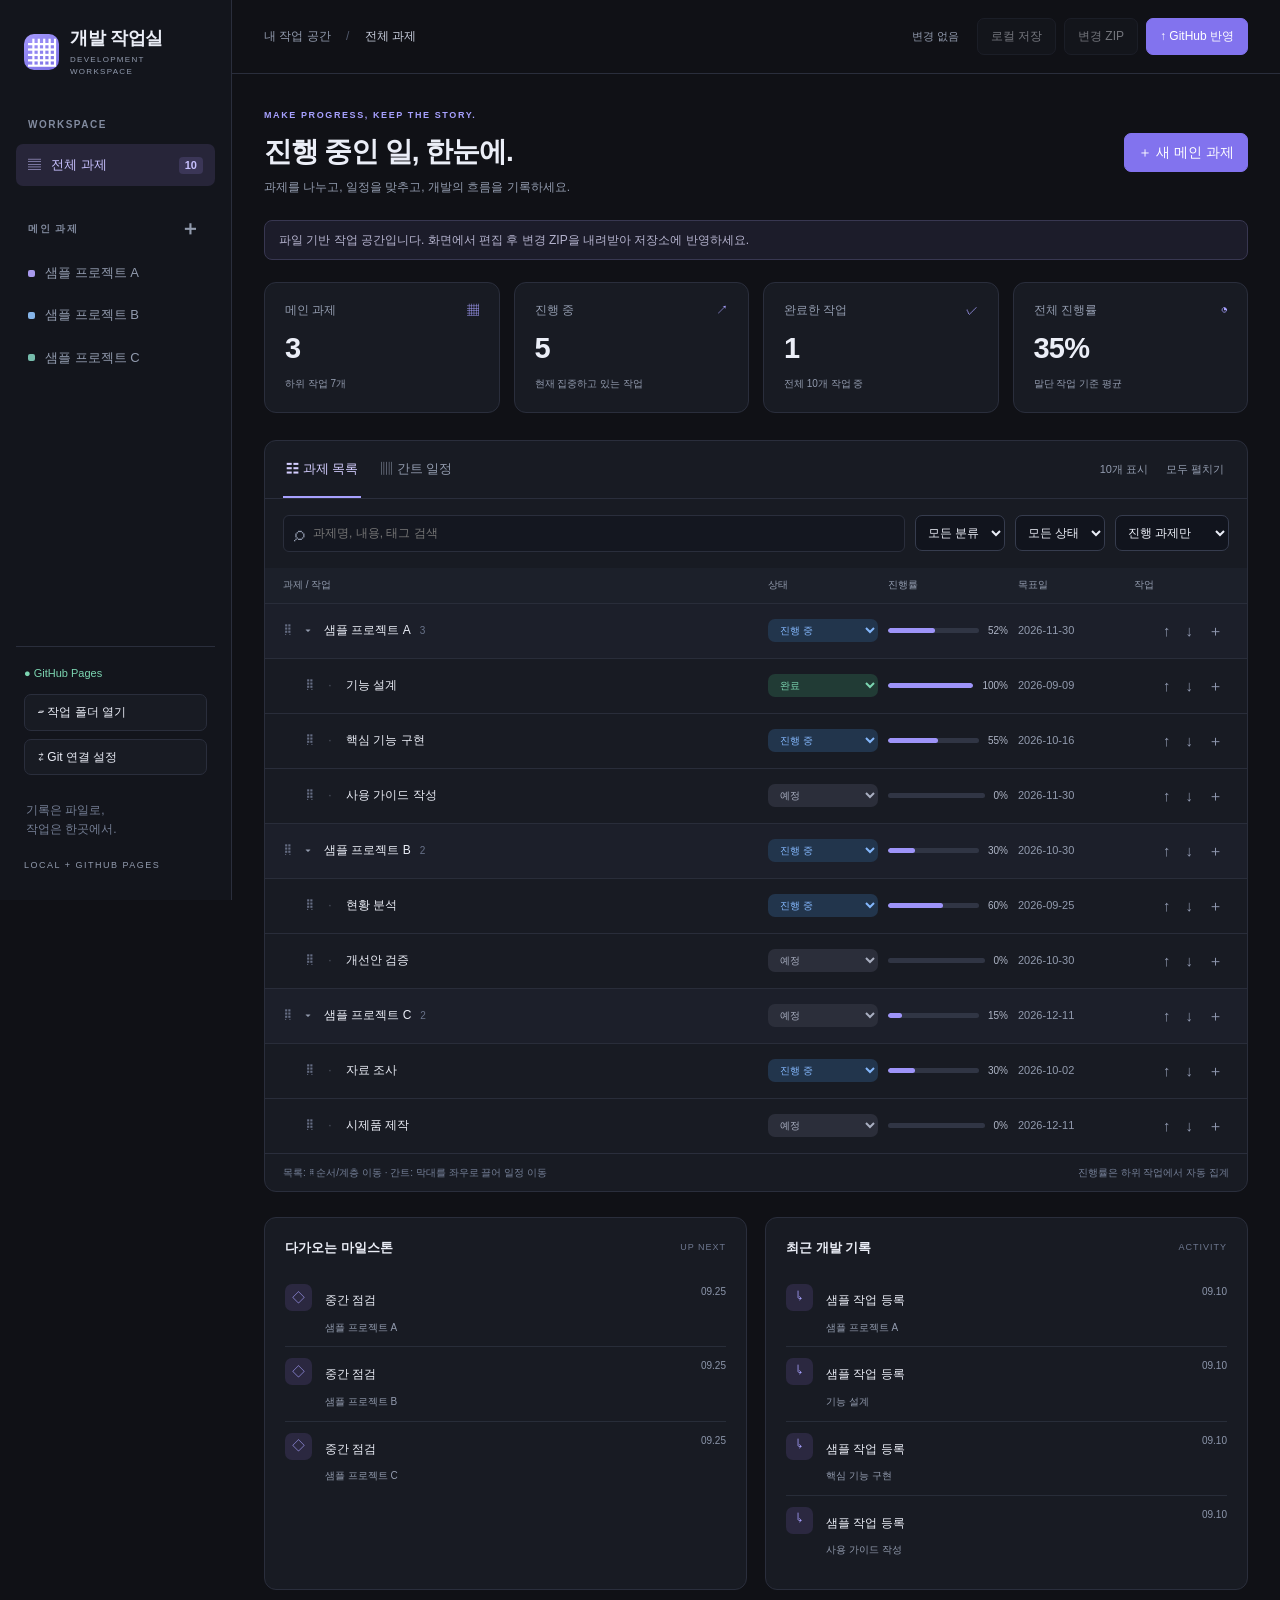
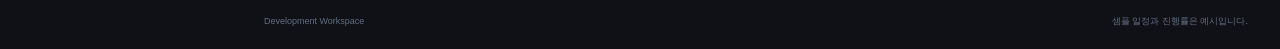
==== commit bd13c13d: "feat: improve task and Gantt interactions" ====
--- a/index.html
+++ b/index.html
@@ -73,7 +73,7 @@
 .filterbar { display:flex; gap:10px; padding:16px 18px; align-items:center; flex-wrap:wrap; }
 .search { display:flex; align-items:center; gap:8px; background:#141720; border:1px solid var(--line); border-radius:6px; padding-left:10px; flex:1; min-width:170px; }
 .search span { font-size:21px; color:var(--muted); } .search input { border:0; background:transparent; padding:8px 0; width:100%; font-size:12px; }
-.filterbar select { font-size:12px; padding:9px 8px; } .archive-toggle { display:flex; align-items:center; gap:4px; font-size:11px; color:var(--muted); }
+.filterbar select { font-size:12px; padding:9px 8px; }
 .tree { overflow-x:auto; }
 .task-row { display:grid; grid-template-columns:minmax(280px,1fr) 110px 120px 106px 95px; align-items:center; gap:10px; min-height:55px; padding:0 18px; border-top:1px solid #292d3a; font-size:12px; min-width:755px; }
 .task-row.header { min-height:35px; background:#1c202a; color:var(--muted); border-top:0; font-size:10px; }
@@ -104,12 +104,16 @@
 .gantt-table { min-width:900px; }
 .gantt-row { display:grid; grid-template-columns:260px minmax(640px,1fr); min-height:48px; border-top:1px solid var(--line); }
 .gantt-label { padding:13px 14px 10px calc(14px + var(--depth,0)*18px); font-size:11px; border-right:1px solid var(--line); white-space:nowrap; text-overflow:ellipsis; overflow:hidden; }
+.gantt-task-label { display:flex; align-items:center; gap:7px; }.gantt-task-label .task-open { min-width:0; overflow:hidden; text-overflow:ellipsis; }
+.gantt-row.drop-before { box-shadow:inset 0 2px 0 var(--accent); }.gantt-row.drop-after { box-shadow:inset 0 -2px 0 var(--accent); }
 .gantt-scale { position:relative; min-height:35px; background:#202430; }
 .gantt-month { position:absolute; font-size:10px; padding:10px 8px; border-left:1px solid var(--line); }
 .gantt-lane { position:relative; min-height:48px; }
 .gantt-grid { position:absolute; top:0; bottom:0; border-left:1px solid #303544; pointer-events:none; }
-.gantt-bar { position:absolute; top:15px; height:17px; border-radius:4px; background:#484263; overflow:hidden; }
+.gantt-bar { position:absolute; top:15px; height:17px; border-radius:4px; background:#484263; overflow:hidden; cursor:grab; touch-action:none; }
+.gantt-bar:active { cursor:grabbing; }.gantt-bar.dragging { outline:2px solid #c7bfff; z-index:5; }
 .gantt-bar .progress-fill { opacity:.8; } .gantt-bar.root { height:9px; top:19px; background:#665c96; }
+.gantt-tooltip { position:absolute; z-index:20; bottom:38px; width:min(310px,75%); padding:9px 11px; border:1px solid #515a74; border-radius:7px; background:#10131b; box-shadow:0 8px 24px #0009; color:var(--text); font-size:11px; line-height:1.45; pointer-events:none; white-space:pre-wrap; }
 .gantt-marker { position:absolute; transform:translateX(-50%); top:1px; font-size:13px; color:var(--green); }
 .gantt-marker.release { color:var(--orange); top:28px; }
 .today-line { position:absolute; top:0; bottom:0; width:1px; background:#ee9790; opacity:.7; }
@@ -136,6 +140,7 @@
 .form-field small { font-size:10px; }.form-error { color:var(--red); padding:0 25px; font-size:12px; }
 .dialog-footer { display:flex; justify-content:flex-end; align-items:center; flex-wrap:wrap; gap:9px; border-top:1px solid var(--line); padding:15px 25px; }
 .dialog-footer button { font-size:12px; }.dialog-footer .muted { font-size:10px; }
+.danger { color:#ffaaaa; border-color:#754854; background:#302027; }.danger:hover { background:#472932; }
 .body-editor textarea { min-height:130px; }.body-editor { display:grid; gap:16px; }
 .body-toolbar { display:flex; justify-content:space-between; gap:12px; align-items:center; }.body-toolbar p { font-size:11px; color:var(--muted); }
 .checklist-item { display:flex; gap:8px; align-items:center; margin-top:8px; }.checklist-item input[type=text] { flex:1; }.checklist-item button { padding:3px 8px; }
@@ -154,7 +159,7 @@
 @media(min-width:1600px) { .content { padding-top:42px; }.task-row { min-height:62px; } }
 @media(max-width:1200px) { .sidebar { width:205px; } main { margin-left:205px; }.topbar,.content { padding-left:22px; padding-right:22px; }.breadcrumb { display:none; }.topbar { justify-content:flex-end; }.kpi { padding:15px; }.brand { margin-left:0; font-size:16px; } }
 @media(max-width:850px) { .sidebar { width:65px; padding:18px 9px; }.brand { margin:0 3px 25px; }.brand>div,.workspace-label,.sidebar-bottom,.nav span,.nav b,#projectNav { display:none; }.brand-icon { width:35px; height:35px; flex:none; }.nav { justify-content:center; } main { margin-left:65px; }.kpis { grid-template-columns:repeat(2,1fr); }.bottom-grid { grid-template-columns:1fr; }.page-heading { align-items:flex-start; }.page-heading h1 { font-size:24px; }.header-actions { flex-wrap:wrap; justify-content:flex-end; } }
-@media(max-width:600px) { .sidebar { display:none; } main { margin-left:0; }.topbar { padding:12px 14px; }.content { padding:22px 14px; }.page-heading { flex-direction:column; gap:13px; }.page-heading button { font-size:12px; }.kpis { gap:9px; margin-bottom:18px; }.kpi { padding:13px; }.kpi strong { font-size:25px; }.header-actions { gap:5px; } .header-actions button { font-size:10px; padding:7px 8px; } #saveState { width:100%; text-align:right; }.filterbar { padding:12px; gap:7px; }.search { flex-basis:100%; }.filterbar select { font-size:11px; flex:1; }.archive-toggle { font-size:10px; }.viewbar { padding:0 12px; }.viewbar-right { gap:5px; }.views { gap:10px; }.views button { font-size:12px; }.panel-footer { flex-direction:column; gap:4px; }.form-grid { grid-template-columns:1fr; }.form-field.wide { grid-column:auto; }.dialog-body,.dialog-head { padding:17px; }.tabs { padding:0 15px; }.dialog-footer { padding:12px 16px; }.image-grid { grid-template-columns:1fr 1fr; }.page-footer { flex-direction:column; gap:5px; } }
+@media(max-width:600px) { .sidebar { display:none; } main { margin-left:0; }.topbar { padding:12px 14px; }.content { padding:22px 14px; }.page-heading { flex-direction:column; gap:13px; }.page-heading button { font-size:12px; }.kpis { gap:9px; margin-bottom:18px; }.kpi { padding:13px; }.kpi strong { font-size:25px; }.header-actions { gap:5px; } .header-actions button { font-size:10px; padding:7px 8px; } #saveState { width:100%; text-align:right; }.filterbar { padding:12px; gap:7px; }.search { flex-basis:100%; }.filterbar select { font-size:11px; flex:1; }.viewbar { padding:0 12px; }.viewbar-right { gap:5px; }.views { gap:10px; }.views button { font-size:12px; }.panel-footer { flex-direction:column; gap:4px; }.form-grid { grid-template-columns:1fr; }.form-field.wide { grid-column:auto; }.dialog-body,.dialog-head { padding:17px; }.tabs { padding:0 15px; }.dialog-footer { padding:12px 16px; }.image-grid { grid-template-columns:1fr 1fr; }.page-footer { flex-direction:column; gap:5px; } }
 </style>
 </head>
 <body>
@@ -176,10 +181,10 @@
       <section id="kpis" class="kpis" aria-label="작업 요약"></section>
       <section class="work-panel">
         <div class="viewbar"><div class="views"><button id="treeView" aria-pressed="true" class="active">☷ 과제 목록</button><button id="ganttView" aria-pressed="false">▥ 간트 일정</button></div><div class="viewbar-right"><span id="resultCount"></span><button id="expandButton" class="subtle">모두 펼치기</button></div></div>
-        <div class="filterbar"><label class="search"><span>⌕</span><input id="search" type="search" placeholder="과제명, 내용, 태그 검색" aria-label="과제 검색"></label><select id="category" aria-label="분류 필터"><option value="all">모든 분류</option><option value="assigned">수명 업무</option><option value="personal">개인 개발</option><option value="project">프로젝트</option></select><select id="status" aria-label="상태 필터"><option value="all">모든 상태</option><option value="planned">예정</option><option value="in_progress">진행 중</option><option value="blocked">차단됨</option><option value="on_hold">보류</option><option value="completed">완료</option><option value="cancelled">취소</option></select><label class="archive-toggle"><input type="checkbox" id="showArchived"> 보관함 포함</label></div>
+        <div class="filterbar"><label class="search"><span>⌕</span><input id="search" type="search" placeholder="과제명, 내용, 태그 검색" aria-label="과제 검색"></label><select id="category" aria-label="분류 필터"><option value="all">모든 분류</option><option value="assigned">수명 업무</option><option value="personal">개인 개발</option><option value="project">프로젝트</option></select><select id="status" aria-label="상태 필터"><option value="all">모든 상태</option><option value="planned">예정</option><option value="in_progress">진행 중</option><option value="blocked">차단됨</option><option value="on_hold">보류</option><option value="completed">완료</option><option value="cancelled">취소</option></select><select id="archiveMode" aria-label="보관 과제 필터"><option value="active">진행 과제만</option><option value="archived">보관된 과제만</option><option value="all">전체 과제</option></select></div>
         <div id="tree" class="tree" aria-label="계층별 과제 목록"></div>
         <div id="gantt" class="gantt" aria-label="간트 일정" hidden></div>
-        <div class="panel-footer"><span id="treeHint">⠿ 드래그로 순서 변경 · 과제 중앙에 놓으면 하위 작업으로 이동</span><span>진행률은 하위 작업에서 자동 집계</span></div>
+        <div class="panel-footer"><span id="treeHint">목록: ⠿ 순서/계층 이동 · 간트: 막대를 좌우로 끌어 일정 이동</span><span>진행률은 하위 작업에서 자동 집계</span></div>
       </section>
       <section class="bottom-grid"><div class="small-panel"><div class="section-title"><h2>다가오는 마일스톤</h2><span>UP NEXT</span></div><div id="upcoming"></div></div><div class="small-panel"><div class="section-title"><h2>최근 개발 기록</h2><span>ACTIVITY</span></div><div id="activity"></div></div></section>
       <details id="errorsPanel" class="errors-panel" hidden><summary>불러오기 오류 · 정상 과제는 계속 조회할 수 있습니다</summary><ul id="errors"></ul></details>
@@ -190,7 +195,7 @@
     <div class="dialog-head"><div><span class="eyebrow" id="taskId"></span><h2 id="taskTitle">과제 편집</h2></div><button type="button" class="icon-button" id="closeTask" aria-label="과제 편집 닫기">×</button></div>
     <div id="taskTabs" class="tabs" role="tablist" aria-label="과제 편집 영역"><button type="button" data-tab="overview" role="tab" aria-selected="true">기본 정보</button><button type="button" data-tab="body" role="tab" aria-selected="false">상세 내용</button><button type="button" data-tab="logs" role="tab" aria-selected="false">개발 로그</button><button type="button" data-tab="decisions" role="tab" aria-selected="false">의사결정</button><button type="button" data-tab="milestones" role="tab" aria-selected="false">마일스톤</button><button type="button" data-tab="releases" role="tab" aria-selected="false">릴리즈</button><button type="button" data-tab="history" role="tab" aria-selected="false">변경 이력</button></div>
     <div id="taskFields" class="dialog-body"></div><p id="taskError" class="form-error" role="alert"></p>
-    <div class="dialog-footer"><button type="button" id="addChild">＋ 하위 작업</button><button type="button" id="archiveTask" class="subtle">보관하기</button><span class="spacer"></span><span id="draftState" class="muted"></span><button type="submit" class="primary" id="applyTask">변경 적용</button></div>
+    <div class="dialog-footer"><button type="button" id="addChild">＋ 하위 작업</button><button type="button" id="archiveTask" class="subtle">보관하기</button><button type="button" id="deleteTask" class="danger">삭제</button><span class="spacer"></span><span id="draftState" class="muted"></span><button type="submit" class="primary" id="applyTask">변경 적용</button></div>
   </form></dialog>
   <dialog id="connectionDialog" aria-labelledby="connectionTitle"><form id="connectionForm" class="connection-form"><div class="dialog-head"><h2 id="connectionTitle">로컬 Git 연결</h2><button type="button" class="icon-button" data-close="connectionDialog" aria-label="연결 설정 닫기">×</button></div><p>저장소의 <strong>Start-GitHub-Sync.cmd</strong>를 한 번 실행한 뒤, 표시된 연결 코드를 입력하세요. Git 인증은 PC의 기존 설정을 사용합니다.</p><label>포트<input id="helperPort" type="number" value="8765" min="1024" max="65535" required></label><label>이번 실행의 연결 코드<input id="helperToken" type="password" autocomplete="off" required></label><p class="muted">연결 코드는 현재 탭에서만 사용합니다. 연결 시 해당 저장소의 최신 파일을 불러옵니다.</p><p id="connectionError" class="form-error" role="alert"></p><div class="dialog-footer"><button type="submit" class="primary">연결하고 데이터 열기</button></div></form></dialog>
   <dialog id="publishDialog" aria-labelledby="publishTitle"><form id="publishForm"><div class="dialog-head"><div><span class="eyebrow">SAVE → COMMIT → PUSH</span><h2 id="publishTitle">GitHub에 변경 반영</h2></div><button type="button" class="icon-button" data-close="publishDialog" aria-label="GitHub 반영 닫기">×</button></div><div class="dialog-body"><p id="gitTarget"></p><label class="form-field">커밋 메시지<input id="commitMessage" minlength="3" maxlength="120" required value="docs: update development tasks"></label><ul id="publishFiles" class="file-list"></ul><details open><summary>변경 내용 확인</summary><pre id="gitDiff"></pre></details><p id="publishResult" role="status"></p></div><div class="dialog-footer"><button id="confirmPublish" type="submit" class="primary">저장 · 커밋 · 푸시</button></div></form></dialog>
@@ -290,6 +295,12 @@
     t.parentId = parentId; list.splice(index < 0 ? list.length : index, 0, t); list.forEach((x, i) => x.order = i); validateTree(tasks);
   }
   function endDate(task) { return task.status === 'completed' && task.actualEndDate ? task.actualEndDate : task.targetEndDate; }
+  function shiftSchedule(task, days) {
+    if (!Number.isInteger(days)) throw Error('이동 일수는 정수여야 합니다.');
+    const shifted = clone(task);
+    for (const key of ['startDate', 'targetEndDate', 'actualEndDate']) if (shifted[key]) shifted[key] = iso(day(shifted[key]) + days);
+    validateTask(shifted); return shifted;
+  }
   function timeline(tasks) {
     const dates = tasks.flatMap(t => [t.startDate, endDate(t), ...t.milestones.map(m => m.date), ...t.releases.map(r => r.releaseDate)]).map(day).filter(v => v !== null);
     const first = new Date((dates.length ? Math.min(...dates) : day(today())) * DAY);
@@ -334,7 +345,7 @@
     return new Blob([...chunks, ...directory, end], { type: 'application/zip' });
   }
   function equal(a, b) { return a === null || b === null ? a === b : a.length === b.length && a.every((v, i) => v === b[i]); }
-  scope.DHD = Object.freeze({ categories, statuses, DAY, clone, json, bytes, text, plain, day, today, iso, safePath, validateTask, normalize, validateTree, children, descendants, progress, move, endDate, timeline, indexDocument, parseBody, writeBody, crc32, zip, equal });
+  scope.DHD = Object.freeze({ categories, statuses, DAY, clone, json, bytes, text, plain, day, today, iso, safePath, validateTask, normalize, validateTree, children, descendants, progress, move, endDate, shiftSchedule, timeline, indexDocument, parseBody, writeBody, crc32, zip, equal });
 })(globalThis);
 </script><script>(function (scope) {
   'use strict';
@@ -394,6 +405,20 @@
       }
       this.tasks = copy; this.updateIndex();
     }
+    remove(id) {
+      this.assertWritable(); const task = this.tasks.find(t => t.id === id); if (!task) throw Error('삭제할 과제를 찾을 수 없습니다.');
+      const removedIds = new Set([id, ...C.descendants(this.tasks, id)]);
+      const removed = this.tasks.filter(t => removedIds.has(t.id));
+      const parentId = task.parentId; this.tasks = this.tasks.filter(t => !removedIds.has(t.id));
+      C.children(this.tasks, parentId).forEach((sibling, order) => {
+        if (sibling.order !== order) { sibling.order = order; sibling.updatedAt = new Date().toISOString(); this.files.set(`tasks/${sibling.id}.json`, C.bytes(C.json(sibling))); }
+      });
+      // Existing content remains as an unindexed Git-recoverable orphan. Only never-saved files are discarded.
+      for (const item of removed) for (const path of [`tasks/${item.id}.json`, item.bodyFile, ...(item.images || []).map(image => image.file)].filter(Boolean)) {
+        if (this.baseline.has(path)) this.files.set(path, this.baseline.get(path)); else this.files.delete(path);
+      }
+      this.updateIndex(); return removed;
+    }
     updateIndex() { this.index = C.indexDocument(this.index, this.tasks); this.files.set('index.json', C.bytes(C.json(this.index))); }
     async image(task, file) {
       this.assertWritable();
@@ -462,7 +487,7 @@
   'use strict';
   const C = window.DHD, S = window.DHDStorage, config = window.DHD_CONFIG;
   let ws = new S.Workspace();
-  const ui = { scope: null, query: '', category: 'all', status: 'all', archived: false, collapsed: new Set(), view: 'tree', selected: null, draft: null, draftDirty: false, tab: 'overview', preview: false, busy: false, imageUrls: [], addedImages: new Set(), review: null, lastExport: null };
+  const ui = { scope: null, query: '', category: 'all', status: 'all', archiveMode: 'active', collapsed: new Set(), view: 'tree', selected: null, draft: null, draftDirty: false, tab: 'overview', preview: false, busy: false, imageUrls: [], addedImages: new Set(), review: null, lastExport: null, dragTask: null };
   const $ = selector => document.querySelector(selector);
   function el(tag, attrs = {}, ...children) {
     const node = document.createElement(tag);
@@ -482,7 +507,7 @@
   function orderedRows() {
     const scopeIds = ui.scope ? new Set([ui.scope, ...C.descendants(ws.tasks, ui.scope)]) : new Set(ws.tasks.map(t => t.id));
     const hidden = archivedIds();
-    const direct = ws.tasks.filter(t => scopeIds.has(t.id) && (ui.archived || !hidden.has(t.id)) && (ui.category === 'all' || t.category === ui.category) && (ui.status === 'all' || t.status === ui.status) && (!ui.query || `${t.title} ${t.summary} ${(t.tags || []).join(' ')}`.toLowerCase().includes(ui.query)));
+    const direct = ws.tasks.filter(t => scopeIds.has(t.id) && (ui.archiveMode === 'all' || (ui.archiveMode === 'archived' ? hidden.has(t.id) : !hidden.has(t.id))) && (ui.category === 'all' || t.category === ui.category) && (ui.status === 'all' || t.status === ui.status) && (!ui.query || `${t.title} ${t.summary} ${(t.tags || []).join(' ')}`.toLowerCase().includes(ui.query)));
     const matches = new Set(direct.map(t => t.id)), included = new Set(matches), map = new Map(ws.tasks.map(t => [t.id, t]));
     for (const t of direct) { let p = t.parentId; const seen = new Set(); while (p && map.has(p) && !seen.has(p)) { seen.add(p); included.add(p); p = map.get(p).parentId; } }
     const rows = [], visited = new Set(), filtering = ui.query || ui.status !== 'all' || ui.category !== 'all';
@@ -504,22 +529,24 @@
   }
   function renderKpis() {
     const hidden = archivedIds(), scopeIds = ui.scope ? new Set([ui.scope, ...C.descendants(ws.tasks, ui.scope)]) : null;
-    const active = ws.tasks.filter(t => !hidden.has(t.id) && (!scopeIds || scopeIds.has(t.id)));
-    const roots = active.filter(t => !t.parentId), leaves = active.filter(t => !active.some(x => x.parentId === t.id));
+    const active = ws.tasks.filter(t => (ui.archiveMode === 'all' || (ui.archiveMode === 'archived' ? hidden.has(t.id) : !hidden.has(t.id))) && (!scopeIds || scopeIds.has(t.id)));
+    const roots = active.filter(t => !t.parentId || !active.some(parent => parent.id === t.parentId)), leaves = active.filter(t => !active.some(x => x.parentId === t.id));
     const total = leaves.length ? Math.round(leaves.reduce((sum, t) => sum + t.progress, 0) / leaves.length) : 0;
     const stats = [['메인 과제', roots.length, `하위 작업 ${active.length - roots.length}개`, '▦'], ['진행 중', active.filter(t => t.status === 'in_progress').length, '현재 집중하고 있는 작업', '↗'], ['완료한 작업', active.filter(t => t.status === 'completed').length, `전체 ${active.length}개 작업 중`, '✓'], ['전체 진행률', `${total}%`, '말단 작업 기준 평균', '◔']];
     $('#kpis').replaceChildren(...stats.map(([label, value, detail, icon]) => el('article', { class: 'kpi' }, el('div', { class: 'kpi-top' }, label, el('span', { class: 'kpi-icon', text: icon })), el('strong', { text: value }), el('small', { text: detail }))));
   }
   function renderTree(rows) {
+    const archived = archivedIds();
     const header = el('div', { class: 'task-row header' }, el('span', { text: '과제 / 작업' }), el('span', { text: '상태' }), el('span', { text: '진행률' }), el('span', { text: '목표일' }), el('span', { text: '작업' }));
     const nodes = rows.map(({ t, depth }) => {
       const kids = C.children(ws.tasks, t.id), pct = C.progress(ws.tasks, t);
-      const select = el('select', { class: `row-status status-${t.status}`, 'aria-label': `${t.title} 상태`, onchange: e => guard(() => { const changes = { status: e.target.value }; if (changes.status === 'completed') { changes.progress = 100; changes.actualEndDate = C.today() < t.startDate ? t.startDate : C.today(); } else if (t.status === 'completed') changes.actualEndDate = null; ws.record(t.id, changes); render(); }) }, ...Object.entries(C.statuses).map(([v, label]) => el('option', { value: v, selected: v === t.status, text: label })));
+      const select = el('select', { class: `row-status status-${t.status}`, 'aria-label': `${t.title} 상태`, onchange: e => guard(() => { const changes = { status: e.target.value }; if (changes.status === 'completed') changes.progress = 100; ws.record(t.id, changes); render(); }) }, ...Object.entries(C.statuses).map(([v, label]) => el('option', { value: v, selected: v === t.status, text: label })));
       const progress = el('div', { class: 'row-progress' }, el('div', { class: 'progress-track', role: 'progressbar', 'aria-label': `${t.title} 진행률`, 'aria-valuenow': pct, 'aria-valuemin': 0, 'aria-valuemax': 100 }, el('div', { class: 'progress-fill' })), el('span', { text: `${pct}%` })); progress.querySelector('.progress-fill').style.width = pct + '%';
-      const row = el('div', { class: 'task-row' + (!depth ? ' root-row' : '') + (t.archived ? ' archived' : ''), 'data-id': t.id },
+      const row = el('div', { class: 'task-row' + (!depth ? ' root-row' : '') + (archived.has(t.id) ? ' archived' : ''), 'data-id': t.id },
         el('div', { class: 'task-name' }, el('span', { class: 'drag-handle', draggable: 'true', title: '드래그하여 이동', 'aria-hidden': 'true' }, '⠿'), el('button', { class: 'fold', 'aria-label': `${t.title} ${ui.collapsed.has(t.id) ? '펼치기' : '접기'}`, 'aria-expanded': !ui.collapsed.has(t.id), disabled: !kids.length, onclick: () => { ui.collapsed.has(t.id) ? ui.collapsed.delete(t.id) : ui.collapsed.add(t.id); renderTree(orderedRows()); } }, kids.length ? (ui.collapsed.has(t.id) ? '▸' : '▾') : '·'), el('button', { class: 'task-open', onclick: () => openTask(t.id) }, t.title), kids.length ? el('span', { class: 'child-count', text: kids.length }) : null), select, progress, el('time', { class: 'row-date', text: t.targetEndDate || '미정' }), el('div', { class: 'row-actions' }, el('button', { title: '위로 이동', 'aria-label': `${t.title} 위로 이동`, onclick: () => stepMove(t.id, -1) }, '↑'), el('button', { title: '아래로 이동', 'aria-label': `${t.title} 아래로 이동`, onclick: () => stepMove(t.id, 1) }, '↓'), el('button', { title: '하위 작업 추가', 'aria-label': `${t.title} 하위 작업 추가`, onclick: () => addTask(t.id) }, '＋')));
       row.style.setProperty('--depth', Math.min(depth, 12));
-      row.querySelector('.drag-handle').addEventListener('dragstart', e => { e.dataTransfer.setData('text/plain', t.id); e.dataTransfer.effectAllowed = 'move'; });
+      row.querySelector('.drag-handle').addEventListener('dragstart', e => { ui.dragTask = t.id; e.dataTransfer.setData('text/plain', t.id); e.dataTransfer.effectAllowed = 'move'; });
+      row.querySelector('.drag-handle').addEventListener('dragend', () => ui.dragTask = null);
       row.addEventListener('dragover', e => { if (ui.query || ui.category !== 'all' || ui.status !== 'all') return; e.preventDefault(); const y = (e.clientY - row.getBoundingClientRect().top) / row.getBoundingClientRect().height; row.classList.remove('drop-before', 'drop-after', 'drop-inside'); row.dataset.drop = y < .25 ? 'before' : y > .75 ? 'after' : 'inside'; row.classList.add('drop-' + row.dataset.drop); });
       row.addEventListener('dragleave', () => row.classList.remove('drop-before', 'drop-after', 'drop-inside'));
       row.addEventListener('drop', e => { e.preventDefault(); const id = e.dataTransfer.getData('text/plain'); if (!ws.tasks.some(x => x.id === id) || id === t.id) return; guard(() => { const siblings = C.children(ws.tasks, t.parentId); const before = row.dataset.drop === 'before' ? t.id : siblings[siblings.findIndex(x => x.id === t.id) + 1]?.id; ws.relocate(id, row.dataset.drop === 'inside' ? t.id : t.parentId, row.dataset.drop === 'inside' ? null : before); ui.collapsed.delete(t.id); render(); }); });
@@ -529,6 +556,41 @@
     $('#resultCount').textContent = `${rows.length}개 표시`;
   }
   function stepMove(id, delta) { guard(() => { const t = ws.tasks.find(t => t.id === id), siblings = C.children(ws.tasks, t.parentId); const idx = siblings.findIndex(t => t.id === id); if (idx + delta < 0 || idx + delta >= siblings.length) return; const before = delta < 0 ? siblings[idx - 1]?.id : siblings[idx + 2]?.id; ws.relocate(id, t.parentId, before); render(); }); }
+  function canReorder() { return !ui.query && ui.category === 'all' && ui.status === 'all' && ui.archiveMode === 'active'; }
+  function latestStatusSummary(t) {
+    const domainItems = [
+      ...t.logs.map(item => ({ at: item.at, kind: '개발 로그', title: item.title, detail: item.content })),
+      ...t.decisions.map(item => ({ at: item.date, kind: '의사결정', title: item.title, detail: item.decision })),
+      ...t.milestones.map(item => ({ at: item.date, kind: '마일스톤', title: item.title, detail: item.description })),
+      ...t.releases.map(item => ({ at: item.releaseDate, kind: '릴리즈', title: `${item.version || ''} ${item.title || ''}`.trim(), detail: item.summary }))
+    ].filter(item => item.at).sort((a, b) => b.at.localeCompare(a.at));
+    const history = (t.history || []).filter(item => item.at).map(item => ({ at: item.at, kind: '변경 이력', title: item.title || item.action, detail: '' })).sort((a, b) => b.at.localeCompare(a.at));
+    const latest = domainItems[0] || history[0], dates = `${t.startDate} ~ ${C.endDate(t) || '종료일 미정'}`, taskSummary = String(t.summary || '').replace(/\s+/g, ' ').trim();
+    const prefix = `${C.statuses[t.status]} · ${C.progress(ws.tasks, t)}%\n${dates}${taskSummary ? `\n${taskSummary.slice(0, 140)}` : ''}`;
+    if (!latest) return `${prefix}\n최근 기록 없음`;
+    const detail = String(latest.detail || '').replace(/\s+/g, ' ').trim();
+    return `${prefix}\n최근 ${latest.kind} · ${latest.at.slice(0, 10)}\n${latest.title || ''}${detail ? ` — ${detail.slice(0, 140)}` : ''}`;
+  }
+  function installGanttOrder(row, task, handle) {
+    handle.addEventListener('dragstart', event => { if (!canReorder()) { event.preventDefault(); message('검색·필터·보관함 보기 중에는 순서를 이동할 수 없습니다.', true); return; } ui.dragTask = task.id; event.dataTransfer.setData('text/plain', task.id); event.dataTransfer.effectAllowed = 'move'; });
+    handle.addEventListener('dragend', () => ui.dragTask = null);
+    row.addEventListener('dragover', event => { if (!canReorder()) return; const moving = ws.tasks.find(t => t.id === ui.dragTask); if (!moving || moving.parentId !== task.parentId || moving.id === task.id) return; event.preventDefault(); const before = event.clientY < row.getBoundingClientRect().top + row.getBoundingClientRect().height / 2; row.dataset.drop = before ? 'before' : 'after'; row.classList.toggle('drop-before', before); row.classList.toggle('drop-after', !before); });
+    row.addEventListener('dragleave', () => row.classList.remove('drop-before', 'drop-after'));
+    row.addEventListener('drop', event => { event.preventDefault(); const id = ui.dragTask || event.dataTransfer.getData('text/plain'), moving = ws.tasks.find(t => t.id === id), position = row.dataset.drop; row.classList.remove('drop-before', 'drop-after'); ui.dragTask = null; if (!moving || moving.parentId !== task.parentId || moving.id === task.id) { message('간트의 위·아래 이동은 같은 상위 과제 안에서만 가능합니다.', true); return; } const siblings = C.children(ws.tasks, task.parentId); const beforeId = position === 'before' ? task.id : siblings[siblings.findIndex(t => t.id === task.id) + 1]?.id; guard(() => { ws.relocate(id, task.parentId, beforeId); render(); message('간트에서 과제 순서를 변경했습니다. 파일 저장이 필요합니다.'); }); });
+  }
+  function installScheduleDrag(bar, lane, task, range, pos, tooltip) {
+    let startX = 0, delta = 0, pointerId = null;
+    const showTip = event => { if (pointerId !== null) return; const box = lane.getBoundingClientRect(); tooltip.hidden = false; tooltip.style.left = Math.max(4, Math.min(event.clientX - box.left + 10, box.width - Math.min(320, box.width * .75))) + 'px'; };
+    bar.addEventListener('pointerenter', showTip); bar.addEventListener('pointermove', event => {
+      if (pointerId === null) return showTip(event);
+      delta = Math.round((event.clientX - startX) / Math.max(1, lane.clientWidth) * range.days);
+      bar.style.left = pos(C.iso(C.day(task.startDate) + delta)) + '%';
+    });
+    bar.addEventListener('pointerleave', () => { if (pointerId === null) tooltip.hidden = true; });
+    bar.addEventListener('pointerdown', event => { if (event.button !== 0) return; event.preventDefault(); startX = event.clientX; delta = 0; pointerId = event.pointerId; tooltip.hidden = true; bar.classList.add('dragging'); try { bar.setPointerCapture?.(pointerId); } catch (_) {} });
+    const finish = event => { if (pointerId !== event.pointerId) return; try { bar.releasePointerCapture?.(pointerId); } catch (_) {} pointerId = null; bar.classList.remove('dragging'); if (event.type === 'pointerup' && delta) { try { const shifted = C.shiftSchedule(task, delta); ws.record(task.id, { startDate: shifted.startDate, targetEndDate: shifted.targetEndDate, actualEndDate: shifted.actualEndDate }); render(); message(`${task.title} 일정을 ${Math.abs(delta)}일 ${delta > 0 ? '뒤로' : '앞으로'} 이동했습니다. 마일스톤·릴리즈 날짜는 유지했습니다.`); } catch (error) { render(); message(error.message, true); } } else renderGantt(orderedRows()); };
+    bar.addEventListener('pointerup', finish); bar.addEventListener('pointercancel', finish);
+  }
   function renderGantt(rows) {
     if (!rows.length) return $('#gantt').replaceChildren(el('div', { class: 'empty', text: '표시할 일정이 없습니다.' }));
     const range = C.timeline(rows.map(r => r.t));
@@ -539,11 +601,12 @@
     for (const { t, depth } of rows) {
       const lane = el('div', { class: 'gantt-lane' });
       for (const m of range.months) { const line = el('span', { class: 'gantt-grid' }); line.style.left = (m.start - range.start) / range.days * 100 + '%'; lane.append(line); }
-      const end = C.endDate(t);
-      if (end) { const bar = el('div', { class: 'gantt-bar' + (!depth ? ' root' : ''), title: `${t.title}: ${t.startDate} ~ ${end}` }, el('div', { class: 'progress-fill' })); bar.style.left = pos(t.startDate) + '%'; bar.style.width = Math.max(.3, (C.day(end) - C.day(t.startDate) + 1) / range.days * 100) + '%'; bar.firstChild.style.width = C.progress(ws.tasks, t) + '%'; lane.append(bar); } else lane.append(el('span', { class: 'no-end', text: '종료일 미정' }));
+      const end = C.endDate(t), summary = latestStatusSummary(t), tooltip = el('div', { class: 'gantt-tooltip', role: 'tooltip', text: summary, hidden: true });
+      if (end) { const bar = el('div', { class: 'gantt-bar' + (!depth ? ' root' : ''), title: summary, tabindex: 0, 'aria-label': `${t.title}. ${summary.replace(/\n/g, ' ')}` }, el('div', { class: 'progress-fill' })); bar.style.left = pos(t.startDate) + '%'; bar.style.width = Math.max(.3, (C.day(end) - C.day(t.startDate) + 1) / range.days * 100) + '%'; bar.firstChild.style.width = C.progress(ws.tasks, t) + '%'; bar.addEventListener('focus', () => { tooltip.hidden = false; tooltip.style.left = Math.max(4, Math.min(lane.clientWidth * pos(t.startDate) / 100, lane.clientWidth - 320)) + 'px'; }); bar.addEventListener('blur', () => tooltip.hidden = true); lane.append(bar, tooltip); installScheduleDrag(bar, lane, t, range, pos, tooltip); } else lane.append(el('span', { class: 'no-end', text: '종료일 미정', title: summary }));
       for (const item of [...t.milestones.map(m => ({ date: m.date, title: m.title, type: '', symbol: '●' })), ...t.releases.map(r => ({ date: r.releaseDate, title: `v${r.version} ${r.title || ''}`, type: ' release', symbol: '◆' }))]) { if (C.day(item.date) === null) continue; const marker = el('span', { class: 'gantt-marker' + item.type, title: `${item.date} ${item.title}`, text: item.symbol }); marker.style.left = pos(item.date) + '%'; lane.append(marker); }
       const now = pos(C.today()); if (now >= 0 && now <= 100) { const line = el('span', { class: 'today-line', title: '오늘' }); line.style.left = now + '%'; lane.append(line); }
-      const label = el('button', { class: 'gantt-label task-open', text: t.title, onclick: () => openTask(t.id) }); label.style.setProperty('--depth', depth); table.append(el('div', { class: 'gantt-row' }, label, lane));
+      const handle = el('span', { class: 'drag-handle', draggable: true, title: '위·아래로 드래그하여 순서 변경', 'aria-hidden': true }, '⠿');
+      const label = el('div', { class: 'gantt-label gantt-task-label' }, handle, el('button', { class: 'task-open', text: t.title, onclick: () => openTask(t.id) })); label.style.setProperty('--depth', depth); const row = el('div', { class: 'gantt-row', 'data-id': t.id }, label, lane); installGanttOrder(row, t, handle); table.append(row);
     }
     $('#gantt').replaceChildren(table);
   }
@@ -584,7 +647,7 @@
     if (!ui.draft) return true;
     try {
       const { task, description, checklist } = ui.draft;
-      if (task.status === 'completed') { task.progress = 100; task.actualEndDate ||= C.today() < task.startDate ? task.startDate : C.today(); }
+      if (task.status === 'completed') task.progress = 100;
       C.validateTask(task);
       for (const group of ['logs', 'decisions', 'milestones', 'releases']) for (const item of task[group]) {
         if (typeof item.title !== 'string' || !item.title.trim()) throw Error('기록의 제목을 입력해 주세요.');
@@ -597,7 +660,7 @@
       body = regex.test(body) ? body.replace(regex, () => images) : body.trimEnd() + '\n\n' + images + '\n';
       task.bodyFile ||= `notes/${task.id}.md`;
       ws.record(task.id, task, { description, checklist }); ws.files.set(task.bodyFile, C.bytes(body));
-      ui.draft.task = C.clone(ws.tasks.find(t => t.id === task.id)); ui.draftDirty = false; ui.addedImages.clear(); $('#draftState').textContent = '적용됨 · 파일 저장 필요'; $('#taskError').textContent = ''; $('#taskTitle').textContent = task.title; render(); return true;
+      ui.draft.task = C.clone(ws.tasks.find(t => t.id === task.id)); ui.draftDirty = false; ui.addedImages.clear(); $('#draftState').textContent = '적용됨 · 파일 저장 필요'; $('#taskError').textContent = ''; $('#taskTitle').textContent = task.title; render(); renderDetail(); $('#draftState').textContent = '적용됨 · 파일 저장 필요'; return true;
     } catch (e) { $('#taskError').textContent = e.message; return false; }
   }
   function renderOverview() {
@@ -672,6 +735,17 @@
     $('#archiveTask').textContent = ui.draft.task.archived ? '보관 해제' : '보관하기';
     $('#taskFields').replaceChildren(ui.tab === 'overview' ? renderOverview() : ui.tab === 'body' ? renderBody() : ui.tab === 'history' ? renderHistory() : renderCollection(ui.tab));
   }
+  function deleteDraft() {
+    if (!ui.draft) return;
+    const task = ws.tasks.find(t => t.id === ui.selected); if (!task) return;
+    const children = C.descendants(ws.tasks, task.id).size;
+    const scope = children ? `이 과제와 하위 작업 ${children}개` : '이 과제';
+    if (!confirm(`${scope}를 대시보드에서 삭제할까요?\n\n목록과 index.json에서는 제거되며, 기존 MD·JSON·이미지 파일은 Git 복구를 위해 남겨 둡니다.`)) return;
+    const removed = ws.remove(task.id); const removedIds = new Set(removed.map(item => item.id));
+    if (ui.scope && removedIds.has(ui.scope)) ui.scope = null;
+    ui.addedImages.clear(); ui.draftDirty = false; ui.draft = null; ui.selected = null; revokeImages(); $('#taskDialog').close(); render();
+    message(`${removed.length}개 과제를 대시보드에서 삭제했습니다. 변경을 파일에 저장해야 확정됩니다.`);
+  }
   function addTask(parentId = null) { guard(() => { const t = ws.add(parentId); if (parentId) ui.collapsed.delete(parentId); ui.query = ''; $('#search').value = ''; render(); openTask(t.id); }); }
   async function chooseFolder() {
     if (!window.showDirectoryPicker) throw Error('이 브라우저에서는 폴더 직접 저장을 사용할 수 없습니다. Edge/Chrome 또는 Git 연결을 사용하세요.');
@@ -728,7 +802,7 @@
   $('#sidebarAdd').addEventListener('click', () => addTask()); $('#newTaskButton').addEventListener('click', () => addTask());
   $('#search').addEventListener('input', e => { ui.query = e.target.value.toLowerCase().trim(); const rows = orderedRows(); renderTree(rows); renderGantt(rows); });
   for (const [id, key] of [['category', 'category'], ['status', 'status']]) $('#' + id).addEventListener('change', e => { ui[key] = e.target.value; render(); });
-  $('#showArchived').addEventListener('change', e => { ui.archived = e.target.checked; render(); });
+  $('#archiveMode').addEventListener('change', e => { ui.archiveMode = e.target.value; ui.scope = null; render(); });
   $('#expandButton').addEventListener('click', () => { ui.collapsed.clear(); render(); });
   for (const view of ['tree', 'gantt']) $('#' + view + 'View').addEventListener('click', () => { ui.view = view; $('#tree').hidden = view !== 'tree'; $('#gantt').hidden = view !== 'gantt'; for (const name of ['tree', 'gantt']) { $('#' + name + 'View').classList.toggle('active', name === view); $('#' + name + 'View').setAttribute('aria-pressed', name === view); } });
   $('#taskTabs').addEventListener('click', e => { const tab = e.target.closest('[data-tab]'); if (tab) { ui.tab = tab.dataset.tab; renderDetail(); } });
@@ -736,6 +810,7 @@
   $('#closeTask').addEventListener('click', closeDraft); $('#taskDialog').addEventListener('cancel', e => { e.preventDefault(); closeDraft(); });
   $('#addChild').addEventListener('click', () => { if (!applyDraft()) return; const parentId = ui.selected; $('#taskDialog').close(); ui.draft = null; addTask(parentId); });
   $('#archiveTask').addEventListener('click', () => { ui.draft.task.archived = !ui.draft.task.archived; draftChanged(); renderDetail(); });
+  $('#deleteTask').addEventListener('click', deleteDraft);
   $('#folderButton').addEventListener('click', () => guard(chooseFolder)); $('#saveButton').addEventListener('click', () => guard(save)); $('#exportButton').addEventListener('click', () => guard(exportZip));
   $('#mobileFolderButton').addEventListener('click', () => guard(chooseFolder));
   $('#mobileAllTasks').addEventListener('click', () => { ui.scope = null; render(); });
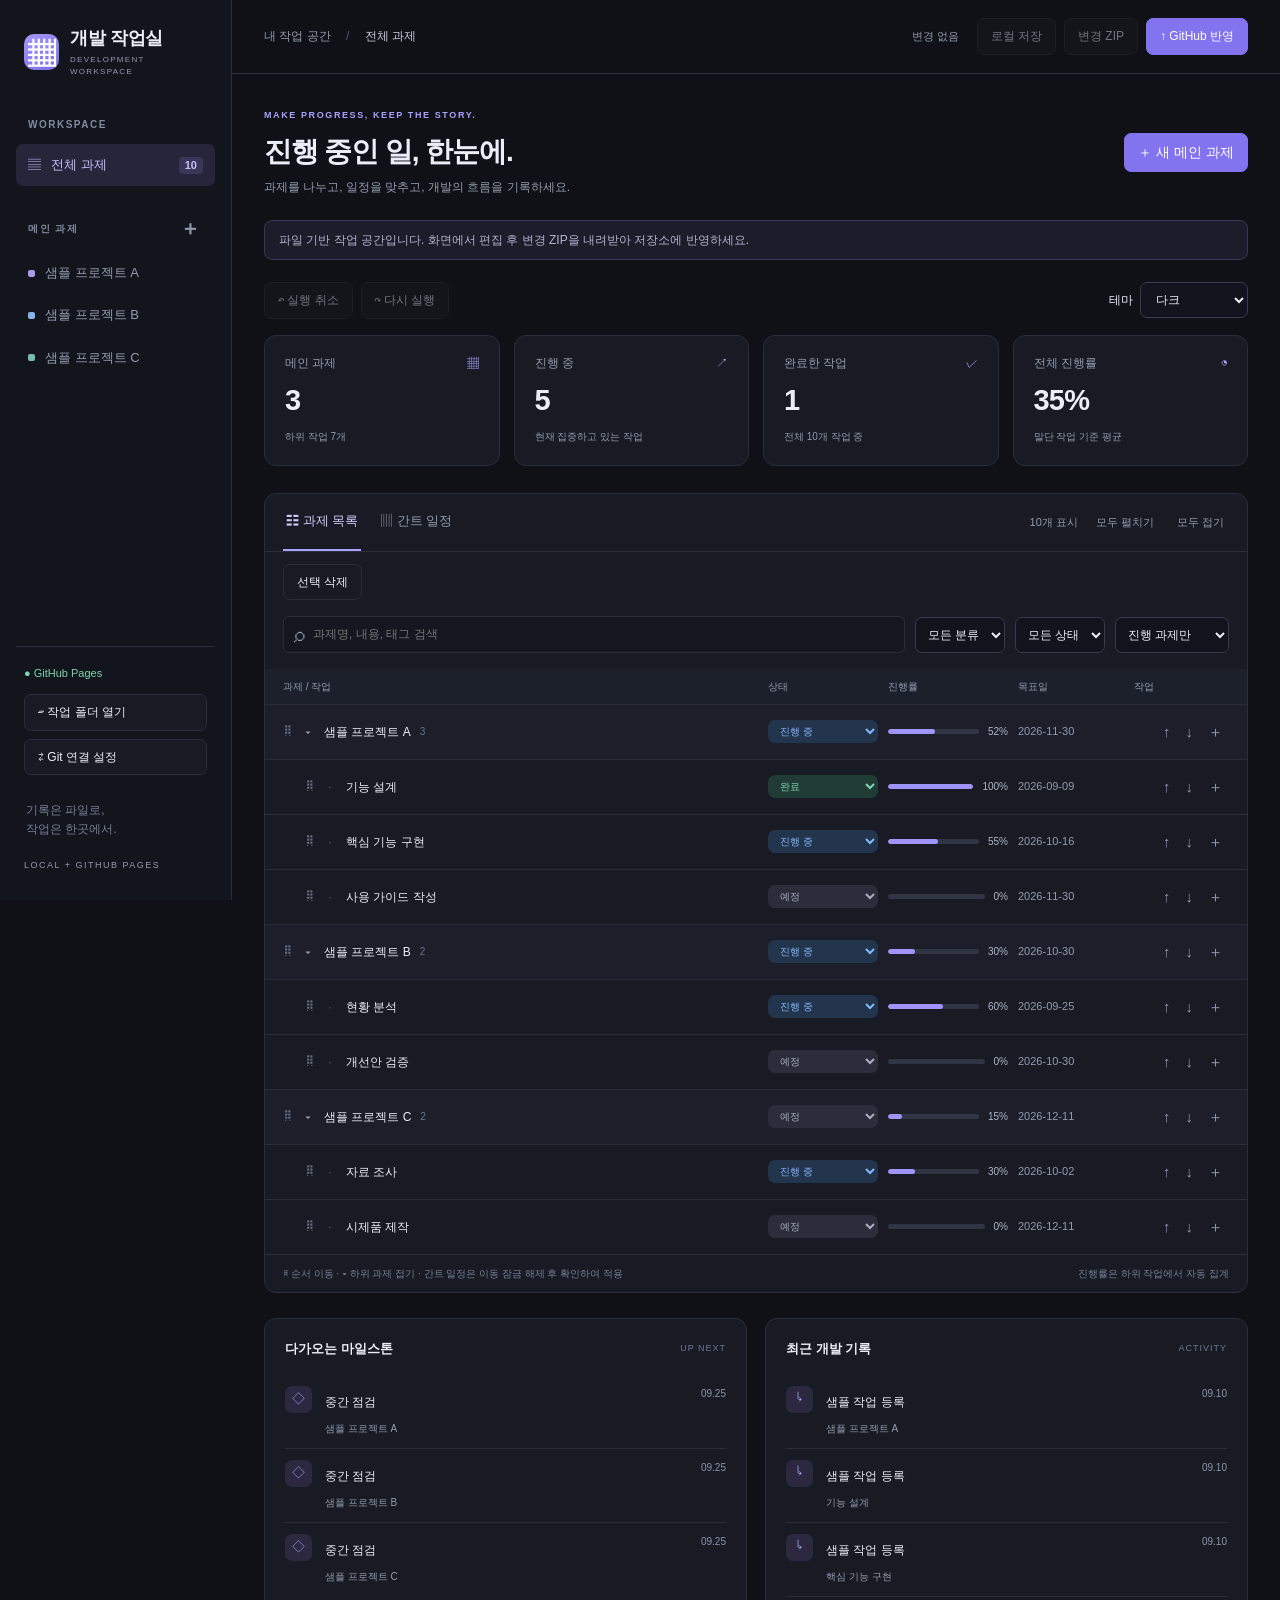
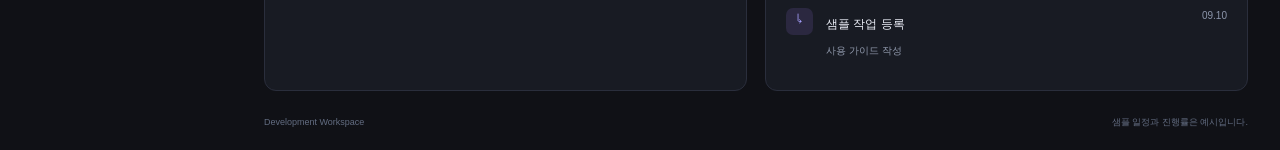
==== commit 129da376: "feat: protect schedule edits and add editing conveniences" ====
--- a/index.html
+++ b/index.html
@@ -3,7 +3,7 @@
 <head>
   <meta charset="utf-8">
   <meta name="viewport" content="width=device-width, initial-scale=1">
-  <meta name="color-scheme" content="dark">
+  <meta name="color-scheme" content="dark light">
   <meta name="referrer" content="no-referrer">
   <link rel="icon" href="data:image/svg+xml,%3Csvg xmlns='http://www.w3.org/2000/svg' viewBox='0 0 40 40'%3E%3Crect width='40' height='40' rx='10' fill='%237c8cff'/%3E%3Cpath d='M10 12h8v8h-8zm12 0h8v8h-8zM10 24h8v5h-8zm12 0h8v5h-8z' fill='white'/%3E%3C/svg%3E">
   <title>개발 작업실 · Development Workspace</title>
@@ -110,7 +110,8 @@
 .gantt-month { position:absolute; font-size:10px; padding:10px 8px; border-left:1px solid var(--line); }
 .gantt-lane { position:relative; min-height:48px; }
 .gantt-grid { position:absolute; top:0; bottom:0; border-left:1px solid #303544; pointer-events:none; }
-.gantt-bar { position:absolute; top:15px; height:17px; border-radius:4px; background:#484263; overflow:hidden; cursor:grab; touch-action:none; }
+.gantt-bar { position:absolute; top:15px; height:17px; border-radius:4px; background:#484263; overflow:hidden; cursor:default; touch-action:auto; }
+.schedule-edit .gantt-bar { cursor:grab; touch-action:none; }
 .gantt-bar:active { cursor:grabbing; }.gantt-bar.dragging { outline:2px solid #c7bfff; z-index:5; }
 .gantt-bar .progress-fill { opacity:.8; } .gantt-bar.root { height:9px; top:19px; background:#665c96; }
 .gantt-tooltip { position:absolute; z-index:20; bottom:38px; width:min(310px,75%); padding:9px 11px; border:1px solid #515a74; border-radius:7px; background:#10131b; box-shadow:0 8px 24px #0009; color:var(--text); font-size:11px; line-height:1.45; pointer-events:none; white-space:pre-wrap; }
@@ -155,6 +156,38 @@
 .connection-form { padding:0 0 10px; }.connection-form>p,.connection-form>label { margin:15px 25px; }.connection-form>p { font-size:12px; }.connection-form>label { display:flex; flex-direction:column; gap:6px; font-size:12px; }
 #connectionDialog { width:min(520px,95vw); } .file-list { font-size:11px; color:var(--muted); padding-left:18px; max-height:200px; overflow:auto; } #gitTarget { font-size:12px; margin-bottom:16px; overflow-wrap:anywhere; } #gitDiff { white-space:pre-wrap; font-size:10px; max-height:280px; overflow:auto; background:#10141d; padding:12px; } #publishResult { margin-top:15px; font-size:12px; color:var(--green); }
 .mobile-tools { display:none; }
+.edit-tools { display:flex; align-items:center; gap:8px; flex-wrap:wrap; margin-bottom:16px; }
+.edit-tools button,.edit-tools select,.edit-tools label { font-size:12px; }
+.edit-tools label { display:flex; align-items:center; gap:7px; }
+.panel-tools { margin:0; padding:12px 18px 0; }
+.task-check { flex:none; width:18px; height:18px; cursor:pointer; }
+.viewbar,.viewbar-right { flex-wrap:wrap; }.viewbar-right { padding:7px 0; }
+[data-theme=light] {
+  color-scheme:light; --bg:#f4f6fb; --sidebar:#fff; --panel:#fff; --panel-hover:#edf0f8;
+  --text:#242b40; --muted:#59657b; --line:#d8deea; --accent:#5845b8; --purple:#6955d1;
+  --green:#16734e; --blue:#205f9f; --orange:#8c570e; --red:#af3045;
+}
+[data-theme=light] input,[data-theme=light] select,[data-theme=light] textarea { background:#fff; border-color:#b9c3d5; }
+[data-theme=light] .nav.active,[data-theme=light] .nav b,[data-theme=light] .activity-icon { background:#ede8ff; color:#5845b8; }
+[data-theme=light] .breadcrumb strong,[data-theme=light] .row-progress { color:var(--text); }
+[data-theme=light] .notice { background:#eeedfa; border-color:#d1cbea; color:#514778; }
+[data-theme=light] .notice.error,[data-theme=light] .errors-panel { background:#fff0f2; border-color:#e5abb5; color:#a62a40; }
+[data-theme=light] .search,[data-theme=light] .task-row.header,[data-theme=light] .gantt-scale { background:#edf0f7; }
+[data-theme=light] .task-row { border-color:var(--line); }
+[data-theme=light] .task-row.root-row { background:#f6f5fc; }
+[data-theme=light] .task-row:hover:not(.header) { background:#edf0f8; }
+[data-theme=light] .task-row.drop-inside { background:#e8e0ff; }
+[data-theme=light] .views button.active,[data-theme=light] .tabs button[aria-selected=true],[data-theme=light] .task-open:hover { color:#5845b8; }
+[data-theme=light] .row-status { background:#edf0f7; }
+[data-theme=light] .status-planned,[data-theme=light] .status-cancelled { color:#59657b; }
+[data-theme=light] .progress-track { background:#dce0eb; }
+[data-theme=light] .gantt-grid,[data-theme=light] .activity-item { border-color:var(--line); }
+[data-theme=light] .gantt-bar,[data-theme=light] .gantt-bar.root { background:#d5cdee; }
+[data-theme=light] .gantt-tooltip,[data-theme=light] dialog { background:#fff; border-color:#b9c3d5; }
+[data-theme=light] .danger { color:#a82c41; border-color:#df9ba9; background:#fff0f3; }
+[data-theme=light] .danger:hover { background:#fbdbe3; }
+[data-theme=light] .image-card img,[data-theme=light] .preview pre,[data-theme=light] #gitDiff { background:#edf0f7; }
+[data-theme=light] .image-drop.dragging { background:#eee8ff; }
 @media(max-width:850px) { .mobile-tools { display:flex; gap:8px; margin-bottom:12px; }.mobile-tools button { font-size:11px; } }
 @media(min-width:1600px) { .content { padding-top:42px; }.task-row { min-height:62px; } }
 @media(max-width:1200px) { .sidebar { width:205px; } main { margin-left:205px; }.topbar,.content { padding-left:22px; padding-right:22px; }.breadcrumb { display:none; }.topbar { justify-content:flex-end; }.kpi { padding:15px; }.brand { margin-left:0; font-size:16px; } }
@@ -178,13 +211,15 @@
       <div class="page-heading"><div><div class="eyebrow">MAKE PROGRESS, KEEP THE STORY.</div><h1 id="pageTitle">진행 중인 일, 한눈에.</h1><p>과제를 나누고, 일정을 맞추고, 개발의 흐름을 기록하세요.</p></div><button id="newTaskButton" class="primary">＋ 새 메인 과제</button></div>
       <div class="mobile-tools"><button id="mobileAllTasks">전체 과제</button><button id="mobileFolderButton">작업 폴더 열기</button></div>
       <div id="notice" class="notice" role="status" aria-live="polite"></div>
+      <div class="edit-tools" aria-label="편집 도구"><button id="undoButton" disabled title="Ctrl+Z">↶ 실행 취소</button><button id="redoButton" disabled title="Ctrl+Shift+Z / Ctrl+Y">↷ 다시 실행</button><span class="spacer"></span><label>테마 <select id="themeSelect" aria-label="화면 테마"><option value="dark">다크</option><option value="light">라이트</option><option value="system">시스템 설정</option></select></label></div>
       <section id="kpis" class="kpis" aria-label="작업 요약"></section>
       <section class="work-panel">
-        <div class="viewbar"><div class="views"><button id="treeView" aria-pressed="true" class="active">☷ 과제 목록</button><button id="ganttView" aria-pressed="false">▥ 간트 일정</button></div><div class="viewbar-right"><span id="resultCount"></span><button id="expandButton" class="subtle">모두 펼치기</button></div></div>
+        <div class="viewbar"><div class="views"><button id="treeView" aria-pressed="true" class="active">☷ 과제 목록</button><button id="ganttView" aria-pressed="false">▥ 간트 일정</button></div><div class="viewbar-right"><span id="resultCount"></span><button id="expandButton" class="subtle">모두 펼치기</button><button id="collapseButton" class="subtle">모두 접기</button></div></div>
+        <div class="edit-tools panel-tools"><button id="bulkModeButton">선택 삭제</button><label id="selectAllLabel" hidden><input type="checkbox" id="selectAllTasks"> 표시된 과제 전체 선택</label><span id="selectionCount" hidden></span><button id="bulkDeleteButton" class="danger" hidden disabled>선택한 과제 삭제</button><button id="scheduleEditButton" aria-pressed="false" hidden>🔒 일정 이동 잠김</button></div>
         <div class="filterbar"><label class="search"><span>⌕</span><input id="search" type="search" placeholder="과제명, 내용, 태그 검색" aria-label="과제 검색"></label><select id="category" aria-label="분류 필터"><option value="all">모든 분류</option><option value="assigned">수명 업무</option><option value="personal">개인 개발</option><option value="project">프로젝트</option></select><select id="status" aria-label="상태 필터"><option value="all">모든 상태</option><option value="planned">예정</option><option value="in_progress">진행 중</option><option value="blocked">차단됨</option><option value="on_hold">보류</option><option value="completed">완료</option><option value="cancelled">취소</option></select><select id="archiveMode" aria-label="보관 과제 필터"><option value="active">진행 과제만</option><option value="archived">보관된 과제만</option><option value="all">전체 과제</option></select></div>
         <div id="tree" class="tree" aria-label="계층별 과제 목록"></div>
         <div id="gantt" class="gantt" aria-label="간트 일정" hidden></div>
-        <div class="panel-footer"><span id="treeHint">목록: ⠿ 순서/계층 이동 · 간트: 막대를 좌우로 끌어 일정 이동</span><span>진행률은 하위 작업에서 자동 집계</span></div>
+        <div class="panel-footer"><span id="treeHint">⠿ 순서 이동 · ▾ 하위 과제 접기 · 간트 일정은 이동 잠금 해제 후 확인하여 적용</span><span>진행률은 하위 작업에서 자동 집계</span></div>
       </section>
       <section class="bottom-grid"><div class="small-panel"><div class="section-title"><h2>다가오는 마일스톤</h2><span>UP NEXT</span></div><div id="upcoming"></div></div><div class="small-panel"><div class="section-title"><h2>최근 개발 기록</h2><span>ACTIVITY</span></div><div id="activity"></div></div></section>
       <details id="errorsPanel" class="errors-panel" hidden><summary>불러오기 오류 · 정상 과제는 계속 조회할 수 있습니다</summary><ul id="errors"></ul></details>
@@ -353,7 +388,25 @@
   const b64 = data => { let s = ''; for (let i = 0; i < data.length; i += 16384) s += String.fromCharCode(...data.subarray(i, i + 16384)); return btoa(s); };
   const unb64 = value => Uint8Array.from(atob(value), c => c.charCodeAt(0));
   class Workspace {
-    constructor() { this.tasks = []; this.index = {}; this.files = new Map(); this.baseline = new Map(); this.errors = []; this.source = 'sample'; this.directory = null; this.helper = null; }
+    constructor() { this.tasks = []; this.index = {}; this.files = new Map(); this.baseline = new Map(); this.errors = []; this.source = 'sample'; this.directory = null; this.helper = null; this.undoStack = []; this.redoStack = []; this.grouping = false; }
+    snapshot() {
+      const referenced = new Set(this.tasks.flatMap(t => t.images.map(i => i.file)));
+      return { tasks: C.clone(this.tasks), index: C.clone(this.index), files: new Map([...this.files].filter(([path]) => !path.startsWith('images/') || this.baseline.has(path) || referenced.has(path))) };
+    }
+    checkpoint() { if (this.grouping) return; this.undoStack.push(this.snapshot()); if (this.undoStack.length > 30) this.undoStack.shift(); this.redoStack = []; }
+    restore(snapshot) {
+      this.tasks = C.clone(snapshot.tasks); this.index = C.clone(snapshot.index); this.files = new Map(snapshot.files);
+      // A saved file absent from an older snapshot remains an unindexed orphan, not a disk deletion.
+      for (const [path, data] of this.baseline) if (!this.files.has(path)) this.files.set(path, data);
+    }
+    undo() { this.assertWritable(); if (!this.undoStack.length) return false; this.redoStack.push(this.snapshot()); this.restore(this.undoStack.pop()); return true; }
+    redo() { this.assertWritable(); if (!this.redoStack.length) return false; this.undoStack.push(this.snapshot()); this.restore(this.redoStack.pop()); return true; }
+    removeMany(ids) {
+      this.assertWritable(); const wanted = new Set(ids), roots = this.tasks.filter(t => wanted.has(t.id) && !this.tasks.some(p => wanted.has(p.id) && C.descendants(this.tasks, p.id).has(t.id)));
+      if (!roots.length) return [];
+      this.checkpoint(); this.grouping = true;
+      try { return roots.flatMap(t => this.remove(t.id)); } finally { this.grouping = false; }
+    }
     async load(reader, source) {
       const rawIndex = await reader('index.json'); const index = JSON.parse(C.text(rawIndex));
       if (!C.plain(index) || index.schemaVersion !== 1 || !Array.isArray(index.tasks)) throw Error('유효한 대시보드 데이터 폴더가 아닙니다.');
@@ -374,7 +427,7 @@
         results.forEach(r => r.error ? errors.push(r.error) : tasks.push(r.task));
       }
       try { C.validateTree(tasks); } catch (e) { errors.push(e.message); }
-      this.index = index; this.tasks = tasks; this.files = files; this.baseline = new Map(files); this.errors = errors; this.source = source;
+      this.index = index; this.tasks = tasks; this.files = files; this.baseline = new Map(files); this.errors = errors; this.source = source; this.undoStack = []; this.redoStack = [];
       return this;
     }
     body(t) { return t.bodyFile && this.files.has(t.bodyFile) ? C.text(this.files.get(t.bodyFile)) : ''; }
@@ -384,6 +437,7 @@
       this.assertWritable(); const old = this.tasks.find(t => t.id === id); if (!old) throw Error('과제를 찾을 수 없습니다.');
       const edited = C.normalize({ ...C.clone(old), ...changes, id: old.id, schemaVersion: 1 });
       const next = this.tasks.map(t => t.id === id ? edited : t); C.validateTree(next);
+      this.checkpoint();
       if (bodyValues) {
         edited.bodyFile ||= `notes/${edited.id}.md`;
         this.files.set(edited.bodyFile, C.bytes(C.writeBody(this.body(old), bodyValues.description, bodyValues.checklist)));
@@ -394,11 +448,12 @@
     add(parentId = null) {
       this.assertWritable(); const parent = this.tasks.find(t => t.id === parentId); const now = new Date().toISOString();
       const t = C.normalize({ schemaVersion: 1, id: 'TASK-' + crypto.randomUUID().toUpperCase(), parentId, order: C.children(this.tasks, parentId).length, title: parent ? '새 하위 작업' : '새 메인 과제', category: parent?.category || 'personal', status: 'planned', progress: 0, startDate: C.today(), targetEndDate: null, actualEndDate: null, summary: '', owners: parent?.owners || ['나'], tags: [], links: [], milestones: [], logs: [], decisions: [], releases: [], createdAt: now, updatedAt: now });
-      t.bodyFile = `notes/${t.id}.md`; this.tasks.push(t); C.validateTree(this.tasks);
+      t.bodyFile = `notes/${t.id}.md`; C.validateTree([...this.tasks, t]); this.checkpoint(); this.tasks.push(t);
       this.files.set(t.bodyFile, C.bytes(C.writeBody('', '', ''))); this.files.set(`tasks/${t.id}.json`, C.bytes(C.json(t))); this.updateIndex(); return t;
     }
     relocate(id, parentId, beforeId) {
       this.assertWritable(); const copy = C.clone(this.tasks); C.move(copy, id, parentId, beforeId);
+      this.checkpoint();
       for (const t of copy) {
         const old = this.tasks.find(x => x.id === t.id);
         if (old.order !== t.order || old.parentId !== t.parentId) { t.updatedAt = new Date().toISOString(); this.files.set(`tasks/${t.id}.json`, C.bytes(C.json(t))); }
@@ -407,6 +462,7 @@
     }
     remove(id) {
       this.assertWritable(); const task = this.tasks.find(t => t.id === id); if (!task) throw Error('삭제할 과제를 찾을 수 없습니다.');
+      this.checkpoint();
       const removedIds = new Set([id, ...C.descendants(this.tasks, id)]);
       const removed = this.tasks.filter(t => removedIds.has(t.id));
       const parentId = task.parentId; this.tasks = this.tasks.filter(t => !removedIds.has(t.id));
@@ -489,6 +545,43 @@
   let ws = new S.Workspace();
   const ui = { scope: null, query: '', category: 'all', status: 'all', archiveMode: 'active', collapsed: new Set(), view: 'tree', selected: null, draft: null, draftDirty: false, tab: 'overview', preview: false, busy: false, imageUrls: [], addedImages: new Set(), review: null, lastExport: null, dragTask: null };
   const $ = selector => document.querySelector(selector);
+  Object.assign(ui, { scheduleEdit: false, bulkMode: false, checked: new Set() });
+  const themeMedia = window.matchMedia('(prefers-color-scheme: light)');
+  let theme = 'dark';
+  try { theme = localStorage.getItem('dhd-theme') || 'dark'; } catch (_) {}
+  function applyTheme(value) {
+    theme = ['dark', 'light', 'system'].includes(value) ? value : 'dark';
+    document.documentElement.dataset.theme = theme === 'system' ? (themeMedia.matches ? 'light' : 'dark') : theme;
+    $('#themeSelect').value = theme;
+    try { localStorage.setItem('dhd-theme', theme); } catch (_) {}
+  }
+  themeMedia.addEventListener('change', () => { if (theme === 'system') applyTheme(theme); });
+  applyTheme(theme);
+  function foldTask(id) { ui.collapsed.has(id) ? ui.collapsed.delete(id) : ui.collapsed.add(id); render(); }
+  function historyStep(direction) {
+    if (ui.busy || document.querySelector('dialog[open]')) return;
+    guard(() => { if (!ws[direction]()) return; ui.checked.clear(); if (!ws.tasks.some(t => t.id === ui.scope)) ui.scope = null; render(); message(`${direction === 'undo' ? '실행 취소' : '다시 실행'}했습니다. 파일과 Git에 반영하려면 다시 저장하세요.`); });
+  }
+  function updateSelection(rows = orderedRows()) {
+    const visible = new Set(rows.filter(r => r.match).map(r => r.t.id));
+    for (const id of ui.checked) if (!visible.has(id)) ui.checked.delete(id);
+    $('#bulkModeButton').textContent = ui.bulkMode ? '선택 취소' : '선택 삭제';
+    for (const id of ['selectAllLabel', 'selectionCount', 'bulkDeleteButton']) $('#' + id).hidden = !ui.bulkMode;
+    $('#selectionCount').textContent = `${ui.checked.size}개 선택`;
+    $('#bulkDeleteButton').disabled = !ui.checked.size || ws.errors.length > 0;
+    $('#selectAllTasks').checked = visible.size > 0 && ui.checked.size === visible.size;
+    $('#selectAllTasks').indeterminate = ui.checked.size > 0 && ui.checked.size < visible.size;
+    $('#selectAllTasks').disabled = !visible.size;
+    $('#scheduleEditButton').hidden = ui.view !== 'gantt';
+    $('#scheduleEditButton').textContent = ui.scheduleEdit ? '🔓 일정 이동 켜짐 · 눌러 잠그기' : '🔒 일정 이동 잠김';
+    $('#scheduleEditButton').setAttribute('aria-pressed', ui.scheduleEdit);
+  }
+  function selectionBox(t, match) { return ui.bulkMode ? el('input', { type: 'checkbox', class: 'task-check', checked: ui.checked.has(t.id), disabled: !match, 'aria-label': `${t.title} 삭제 선택`, onchange: e => { e.target.checked ? ui.checked.add(t.id) : ui.checked.delete(t.id); render(); } }) : null; }
+  function bulkDelete() {
+    const ids = [...ui.checked], removedIds = new Set(ids.flatMap(id => [id, ...C.descendants(ws.tasks, id)]));
+    if (!ids.length || !confirm(`선택한 ${ids.length}개 과제와 하위 작업을 포함해 총 ${removedIds.size}개를 삭제할까요?\n접혀 있거나 필터로 숨겨진 하위 작업도 포함됩니다. 실행 취소로 복구할 수 있습니다. 기존 파일은 보존됩니다.`)) return;
+    guard(() => { ws.removeMany(ids); if (removedIds.has(ui.scope)) ui.scope = null; ui.checked.clear(); ui.bulkMode = false; render(); message(`${removedIds.size}개 과제를 삭제했습니다. 실행 취소로 복구할 수 있습니다. 파일 저장이 필요합니다.`); });
+  }
   function el(tag, attrs = {}, ...children) {
     const node = document.createElement(tag);
     for (const [key, value] of Object.entries(attrs)) {
@@ -511,7 +604,7 @@
     const matches = new Set(direct.map(t => t.id)), included = new Set(matches), map = new Map(ws.tasks.map(t => [t.id, t]));
     for (const t of direct) { let p = t.parentId; const seen = new Set(); while (p && map.has(p) && !seen.has(p)) { seen.add(p); included.add(p); p = map.get(p).parentId; } }
     const rows = [], visited = new Set(), filtering = ui.query || ui.status !== 'all' || ui.category !== 'all';
-    function visit(t, depth) { if (visited.has(t.id) || !included.has(t.id)) return; visited.add(t.id); rows.push({ t, depth, match: matches.has(t.id) }); if (!ui.collapsed.has(t.id) || filtering) for (const ch of C.children(ws.tasks, t.id)) visit(ch, depth + 1); }
+    function visit(t, depth) { if (visited.has(t.id) || !included.has(t.id)) return; visited.add(t.id); rows.push({ t, depth, match: matches.has(t.id) }); if (!ui.collapsed.has(t.id)) for (const ch of C.children(ws.tasks, t.id)) visit(ch, depth + 1); }
     if (ui.scope && map.has(ui.scope)) visit(map.get(ui.scope), 0); else for (const t of C.children(ws.tasks)) visit(t, 0);
     for (const t of direct) if (!visited.has(t.id) && (!t.parentId || !map.has(t.parentId))) visit(t, 0);
     return rows;
@@ -538,13 +631,16 @@
   function renderTree(rows) {
     const archived = archivedIds();
     const header = el('div', { class: 'task-row header' }, el('span', { text: '과제 / 작업' }), el('span', { text: '상태' }), el('span', { text: '진행률' }), el('span', { text: '목표일' }), el('span', { text: '작업' }));
-    const nodes = rows.map(({ t, depth }) => {
+    updateSelection(rows);
+    const nodes = rows.map(({ t, depth, match }) => {
       const kids = C.children(ws.tasks, t.id), pct = C.progress(ws.tasks, t);
       const select = el('select', { class: `row-status status-${t.status}`, 'aria-label': `${t.title} 상태`, onchange: e => guard(() => { const changes = { status: e.target.value }; if (changes.status === 'completed') changes.progress = 100; ws.record(t.id, changes); render(); }) }, ...Object.entries(C.statuses).map(([v, label]) => el('option', { value: v, selected: v === t.status, text: label })));
       const progress = el('div', { class: 'row-progress' }, el('div', { class: 'progress-track', role: 'progressbar', 'aria-label': `${t.title} 진행률`, 'aria-valuenow': pct, 'aria-valuemin': 0, 'aria-valuemax': 100 }, el('div', { class: 'progress-fill' })), el('span', { text: `${pct}%` })); progress.querySelector('.progress-fill').style.width = pct + '%';
       const row = el('div', { class: 'task-row' + (!depth ? ' root-row' : '') + (archived.has(t.id) ? ' archived' : ''), 'data-id': t.id },
         el('div', { class: 'task-name' }, el('span', { class: 'drag-handle', draggable: 'true', title: '드래그하여 이동', 'aria-hidden': 'true' }, '⠿'), el('button', { class: 'fold', 'aria-label': `${t.title} ${ui.collapsed.has(t.id) ? '펼치기' : '접기'}`, 'aria-expanded': !ui.collapsed.has(t.id), disabled: !kids.length, onclick: () => { ui.collapsed.has(t.id) ? ui.collapsed.delete(t.id) : ui.collapsed.add(t.id); renderTree(orderedRows()); } }, kids.length ? (ui.collapsed.has(t.id) ? '▸' : '▾') : '·'), el('button', { class: 'task-open', onclick: () => openTask(t.id) }, t.title), kids.length ? el('span', { class: 'child-count', text: kids.length }) : null), select, progress, el('time', { class: 'row-date', text: t.targetEndDate || '미정' }), el('div', { class: 'row-actions' }, el('button', { title: '위로 이동', 'aria-label': `${t.title} 위로 이동`, onclick: () => stepMove(t.id, -1) }, '↑'), el('button', { title: '아래로 이동', 'aria-label': `${t.title} 아래로 이동`, onclick: () => stepMove(t.id, 1) }, '↓'), el('button', { title: '하위 작업 추가', 'aria-label': `${t.title} 하위 작업 추가`, onclick: () => addTask(t.id) }, '＋')));
       row.style.setProperty('--depth', Math.min(depth, 12));
+      const checkbox = selectionBox(t, match); if (checkbox) row.querySelector('.task-name').prepend(checkbox);
+      row.querySelector('.fold').addEventListener('click', () => render());
       row.querySelector('.drag-handle').addEventListener('dragstart', e => { ui.dragTask = t.id; e.dataTransfer.setData('text/plain', t.id); e.dataTransfer.effectAllowed = 'move'; });
       row.querySelector('.drag-handle').addEventListener('dragend', () => ui.dragTask = null);
       row.addEventListener('dragover', e => { if (ui.query || ui.category !== 'all' || ui.status !== 'all') return; e.preventDefault(); const y = (e.clientY - row.getBoundingClientRect().top) / row.getBoundingClientRect().height; row.classList.remove('drop-before', 'drop-after', 'drop-inside'); row.dataset.drop = y < .25 ? 'before' : y > .75 ? 'after' : 'inside'; row.classList.add('drop-' + row.dataset.drop); });
@@ -583,13 +679,29 @@
     const showTip = event => { if (pointerId !== null) return; const box = lane.getBoundingClientRect(); tooltip.hidden = false; tooltip.style.left = Math.max(4, Math.min(event.clientX - box.left + 10, box.width - Math.min(320, box.width * .75))) + 'px'; };
     bar.addEventListener('pointerenter', showTip); bar.addEventListener('pointermove', event => {
       if (pointerId === null) return showTip(event);
-      delta = Math.round((event.clientX - startX) / Math.max(1, lane.clientWidth) * range.days);
+      if (event.pointerId !== pointerId) return;
+      delta = Math.abs(event.clientX - startX) < 10 ? 0 : Math.round((event.clientX - startX) / Math.max(1, lane.clientWidth) * range.days);
       bar.style.left = pos(C.iso(C.day(task.startDate) + delta)) + '%';
     });
     bar.addEventListener('pointerleave', () => { if (pointerId === null) tooltip.hidden = true; });
-    bar.addEventListener('pointerdown', event => { if (event.button !== 0) return; event.preventDefault(); startX = event.clientX; delta = 0; pointerId = event.pointerId; tooltip.hidden = true; bar.classList.add('dragging'); try { bar.setPointerCapture?.(pointerId); } catch (_) {} });
-    const finish = event => { if (pointerId !== event.pointerId) return; try { bar.releasePointerCapture?.(pointerId); } catch (_) {} pointerId = null; bar.classList.remove('dragging'); if (event.type === 'pointerup' && delta) { try { const shifted = C.shiftSchedule(task, delta); ws.record(task.id, { startDate: shifted.startDate, targetEndDate: shifted.targetEndDate, actualEndDate: shifted.actualEndDate }); render(); message(`${task.title} 일정을 ${Math.abs(delta)}일 ${delta > 0 ? '뒤로' : '앞으로'} 이동했습니다. 마일스톤·릴리즈 날짜는 유지했습니다.`); } catch (error) { render(); message(error.message, true); } } else renderGantt(orderedRows()); };
+    bar.addEventListener('pointerdown', event => { if (!ui.scheduleEdit || event.button !== 0 || pointerId !== null) return; event.preventDefault(); startX = event.clientX; delta = 0; pointerId = event.pointerId; tooltip.hidden = true; bar.classList.add('dragging'); try { bar.setPointerCapture?.(pointerId); } catch (_) {} });
+    const finish = event => {
+      if (pointerId !== event.pointerId) return;
+      try { bar.releasePointerCapture?.(pointerId); } catch (_) {} pointerId = null; bar.classList.remove('dragging');
+      if (event.type === 'pointerup' && delta) {
+        try {
+          const shifted = C.shiftSchedule(task, delta);
+          ui.scheduleEdit = false;
+          if (confirm(`${task.title} 일정을 변경할까요?\n시작일: ${task.startDate} → ${shifted.startDate}\n목표 종료일: ${task.targetEndDate || '미정'} → ${shifted.targetEndDate || '미정'}\n실제 종료일: ${task.actualEndDate || '미정'} → ${shifted.actualEndDate || '미정'}\n마일스톤·릴리즈·하위 과제 일정은 유지됩니다.`)) {
+            ws.record(task.id, { startDate: shifted.startDate, targetEndDate: shifted.targetEndDate, actualEndDate: shifted.actualEndDate });
+            message(`${task.title} 일정을 변경했습니다. 실행 취소로 되돌릴 수 있습니다. 일정 이동은 다시 잠겼습니다.`);
+          } else message('일정 변경을 취소했습니다. 일정 이동은 다시 잠겼습니다.');
+        } catch (error) { message(error.message, true); }
+      }
+      render();
+    };
     bar.addEventListener('pointerup', finish); bar.addEventListener('pointercancel', finish);
+    bar.addEventListener('lostpointercapture', event => { if (pointerId === event.pointerId) { pointerId = null; render(); } });
   }
   function renderGantt(rows) {
     if (!rows.length) return $('#gantt').replaceChildren(el('div', { class: 'empty', text: '표시할 일정이 없습니다.' }));
@@ -598,7 +710,7 @@
     const scale = el('div', { class: 'gantt-scale' });
     for (const m of range.months) { const label = el('span', { class: 'gantt-month', text: m.label }); label.style.left = `${(m.start - range.start) / range.days * 100}%`; label.style.width = `${m.days / range.days * 100}%`; scale.append(label); }
     const table = el('div', { class: 'gantt-table' }, el('div', { class: 'gantt-row' }, el('div', { class: 'gantt-label', text: '과제 · ● 마일스톤  ◆ 릴리즈' }), scale));
-    for (const { t, depth } of rows) {
+    for (const { t, depth, match } of rows) {
       const lane = el('div', { class: 'gantt-lane' });
       for (const m of range.months) { const line = el('span', { class: 'gantt-grid' }); line.style.left = (m.start - range.start) / range.days * 100 + '%'; lane.append(line); }
       const end = C.endDate(t), summary = latestStatusSummary(t), tooltip = el('div', { class: 'gantt-tooltip', role: 'tooltip', text: summary, hidden: true });
@@ -607,8 +719,12 @@
       const now = pos(C.today()); if (now >= 0 && now <= 100) { const line = el('span', { class: 'today-line', title: '오늘' }); line.style.left = now + '%'; lane.append(line); }
       const handle = el('span', { class: 'drag-handle', draggable: true, title: '위·아래로 드래그하여 순서 변경', 'aria-hidden': true }, '⠿');
       const label = el('div', { class: 'gantt-label gantt-task-label' }, handle, el('button', { class: 'task-open', text: t.title, onclick: () => openTask(t.id) })); label.style.setProperty('--depth', depth); const row = el('div', { class: 'gantt-row', 'data-id': t.id }, label, lane); installGanttOrder(row, t, handle); table.append(row);
+      const kids = C.children(ws.tasks, t.id);
+      label.insertBefore(el('button', { class: 'fold', 'aria-label': `${t.title} ${ui.collapsed.has(t.id) ? '펼치기' : '접기'}`, 'aria-expanded': !ui.collapsed.has(t.id), disabled: !kids.length, onclick: () => foldTask(t.id) }, kids.length ? (ui.collapsed.has(t.id) ? '▸' : '▾') : '·'), label.querySelector('.task-open'));
+      const checkbox = selectionBox(t, match); if (checkbox) label.prepend(checkbox);
     }
     $('#gantt').replaceChildren(table);
+    $('#gantt').classList.toggle('schedule-edit', ui.scheduleEdit);
   }
   function renderBottom() {
     const hidden = archivedIds(); const active = ws.tasks.filter(t => !hidden.has(t.id));
@@ -618,6 +734,8 @@
     renderItems('#upcoming', upcoming, '◇'); renderItems('#activity', logs, '↳');
   }
   function updateSaveState() {
+    $('#undoButton').disabled = ui.busy || !ws.undoStack.length || ws.errors.length > 0;
+    $('#redoButton').disabled = ui.busy || !ws.redoStack.length || ws.errors.length > 0;
     $('main').inert = ui.busy; $('.sidebar').inert = ui.busy;
     const n = ws.changed().size; $('#saveState').textContent = ui.busy ? '처리 중…' : n ? `저장할 파일 ${n}개` : '변경 없음'; $('#saveState').classList.toggle('dirty', n > 0);
     $('#saveButton').disabled = ui.busy || !n || !(ws.directory || ws.helper) || ws.errors.length > 0;
@@ -800,10 +918,19 @@
   }
   $('#allTasks').addEventListener('click', () => { ui.scope = null; render(); });
   $('#sidebarAdd').addEventListener('click', () => addTask()); $('#newTaskButton').addEventListener('click', () => addTask());
-  $('#search').addEventListener('input', e => { ui.query = e.target.value.toLowerCase().trim(); const rows = orderedRows(); renderTree(rows); renderGantt(rows); });
+  $('#search').addEventListener('input', e => { ui.query = e.target.value.toLowerCase().trim(); ui.collapsed.clear(); const rows = orderedRows(); renderTree(rows); renderGantt(rows); });
   for (const [id, key] of [['category', 'category'], ['status', 'status']]) $('#' + id).addEventListener('change', e => { ui[key] = e.target.value; render(); });
   $('#archiveMode').addEventListener('change', e => { ui.archiveMode = e.target.value; ui.scope = null; render(); });
   $('#expandButton').addEventListener('click', () => { ui.collapsed.clear(); render(); });
+  $('#collapseButton').addEventListener('click', () => { ui.collapsed = new Set(ws.tasks.filter(t => C.children(ws.tasks, t.id).length).map(t => t.id)); render(); message('하위 과제를 모두 접었습니다.'); });
+  $('#undoButton').addEventListener('click', () => historyStep('undo')); $('#redoButton').addEventListener('click', () => historyStep('redo'));
+  $('#themeSelect').addEventListener('change', e => applyTheme(e.target.value));
+  $('#bulkModeButton').addEventListener('click', () => { ui.bulkMode = !ui.bulkMode; ui.checked.clear(); render(); });
+  $('#bulkDeleteButton').addEventListener('click', bulkDelete);
+  $('#selectAllTasks').addEventListener('change', e => { ui.checked = new Set(e.target.checked ? orderedRows().filter(r => r.match).map(r => r.t.id) : []); render(); });
+  $('#scheduleEditButton').addEventListener('click', () => { ui.scheduleEdit = !ui.scheduleEdit; render(); message(ui.scheduleEdit ? '막대를 끌고 손을 떼면 변경 날짜를 확인합니다. 확인 후 자동으로 잠깁니다.' : '일정 이동을 잠갔습니다. 터치로 스크롤할 수 있습니다.'); });
+  document.addEventListener('keydown', e => { if (!(e.ctrlKey || e.metaKey) || e.altKey || e.target.closest('input,textarea,select,[contenteditable=true]') || document.querySelector('dialog[open]')) return; const key = e.key.toLowerCase(); if (key === 'z' || key === 'y') { e.preventDefault(); historyStep(key === 'y' || e.shiftKey ? 'redo' : 'undo'); } });
+  for (const view of ['tree', 'gantt']) $('#' + view + 'View').addEventListener('click', () => { ui.view = view; ui.scheduleEdit = false; render(); });
   for (const view of ['tree', 'gantt']) $('#' + view + 'View').addEventListener('click', () => { ui.view = view; $('#tree').hidden = view !== 'tree'; $('#gantt').hidden = view !== 'gantt'; for (const name of ['tree', 'gantt']) { $('#' + name + 'View').classList.toggle('active', name === view); $('#' + name + 'View').setAttribute('aria-pressed', name === view); } });
   $('#taskTabs').addEventListener('click', e => { const tab = e.target.closest('[data-tab]'); if (tab) { ui.tab = tab.dataset.tab; renderDetail(); } });
   $('#taskForm').addEventListener('submit', e => { e.preventDefault(); applyDraft(); });
